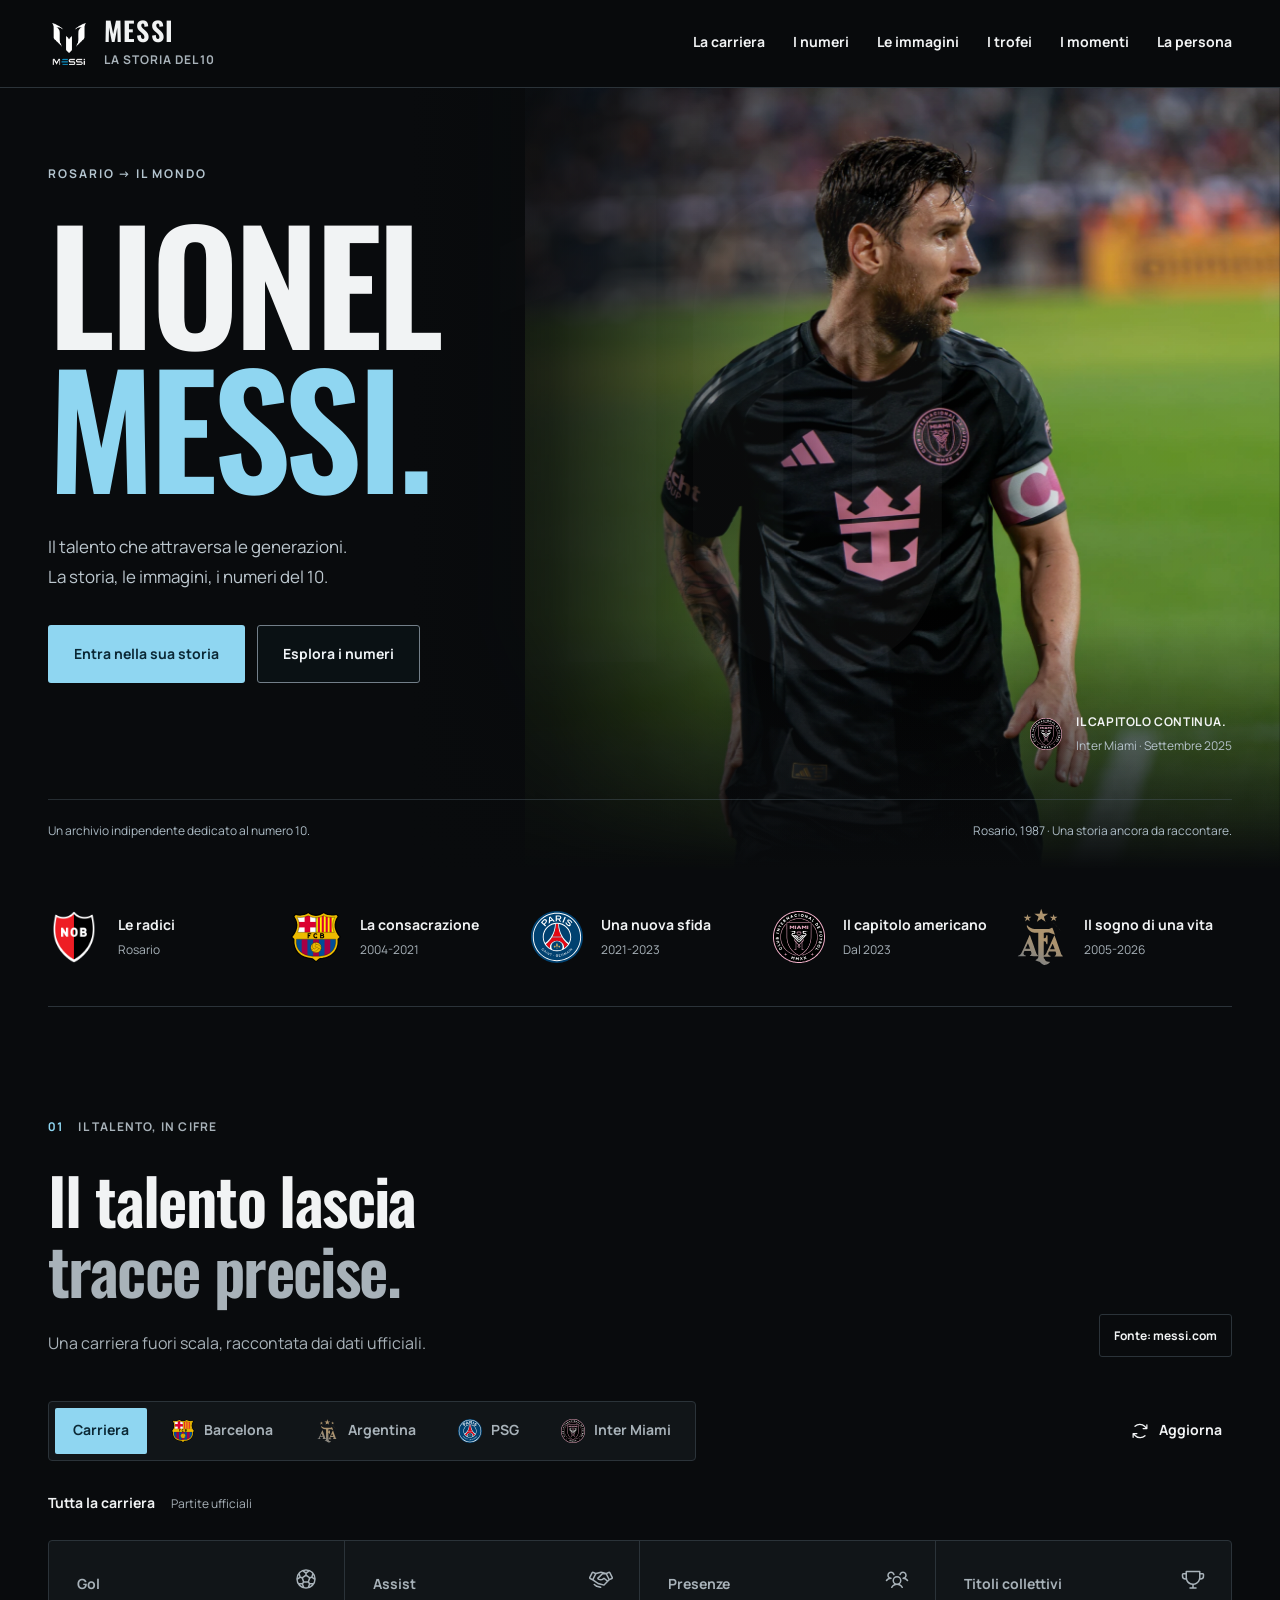
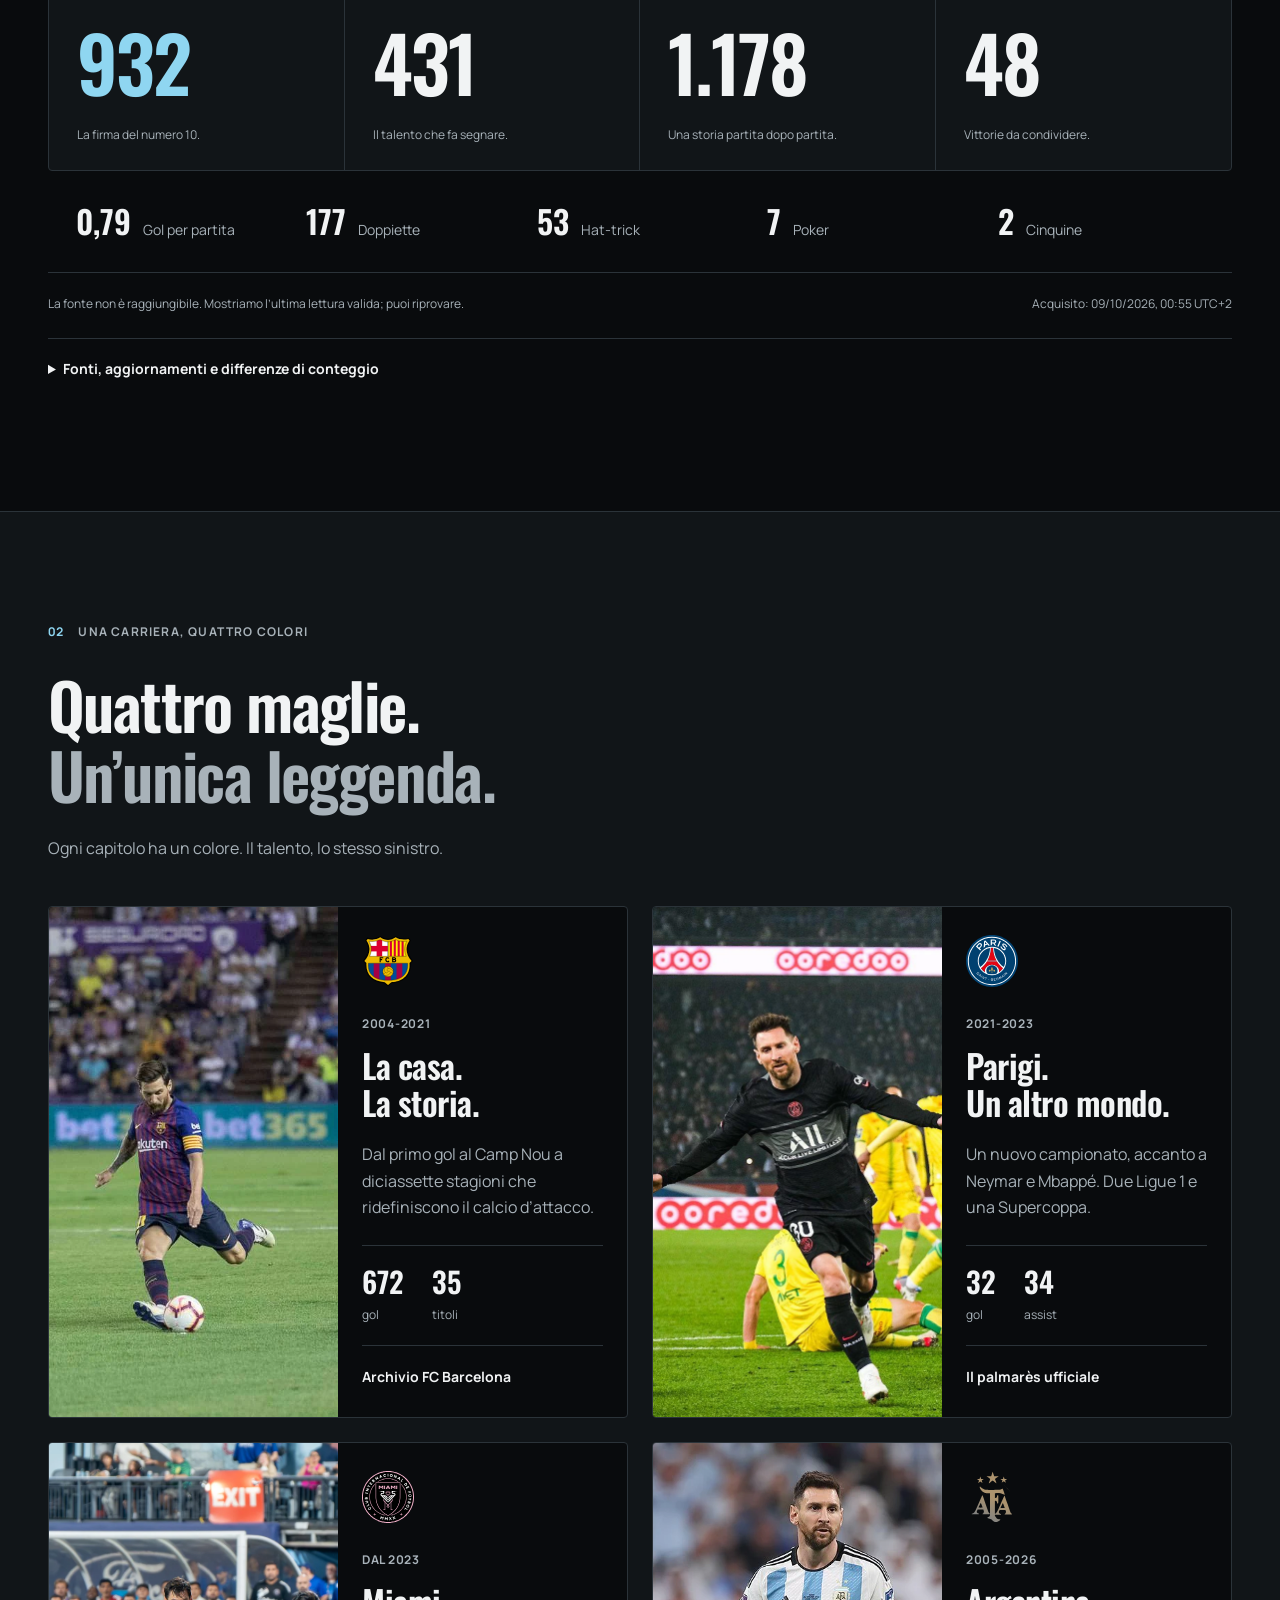
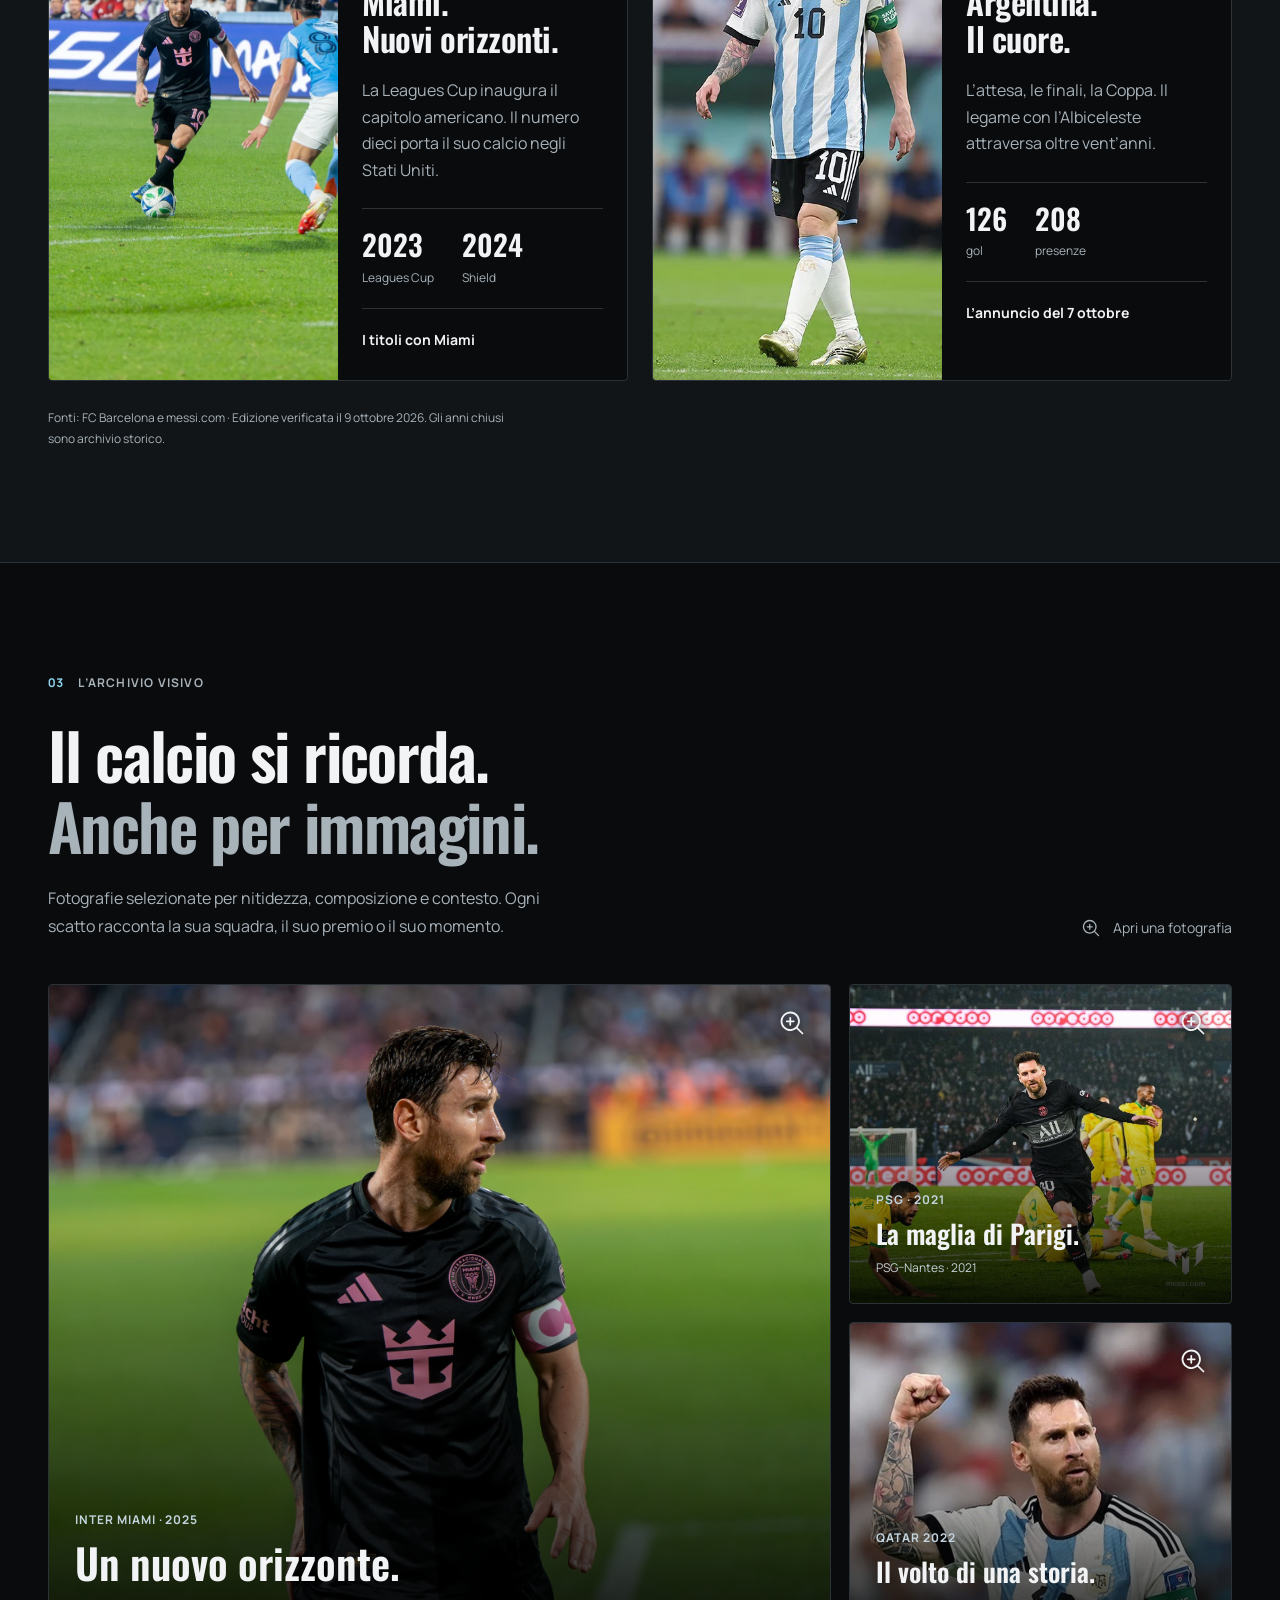
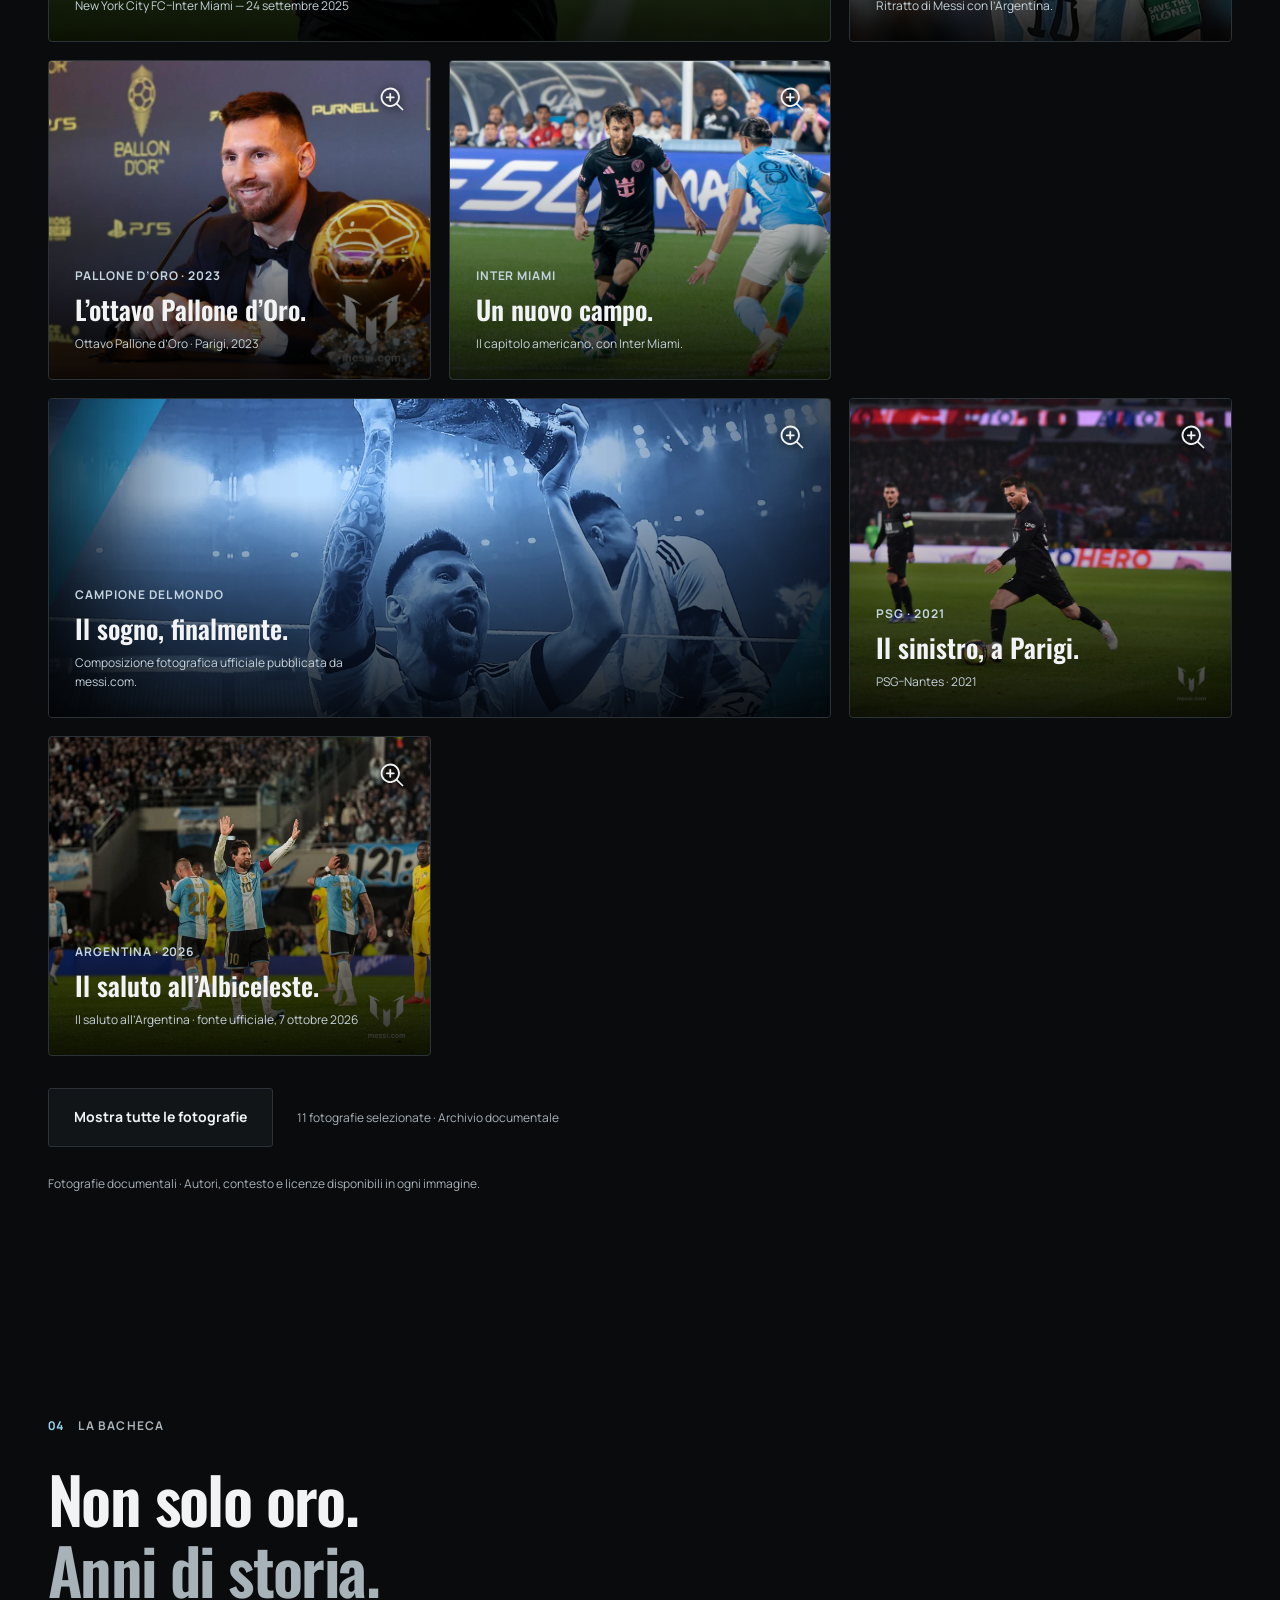
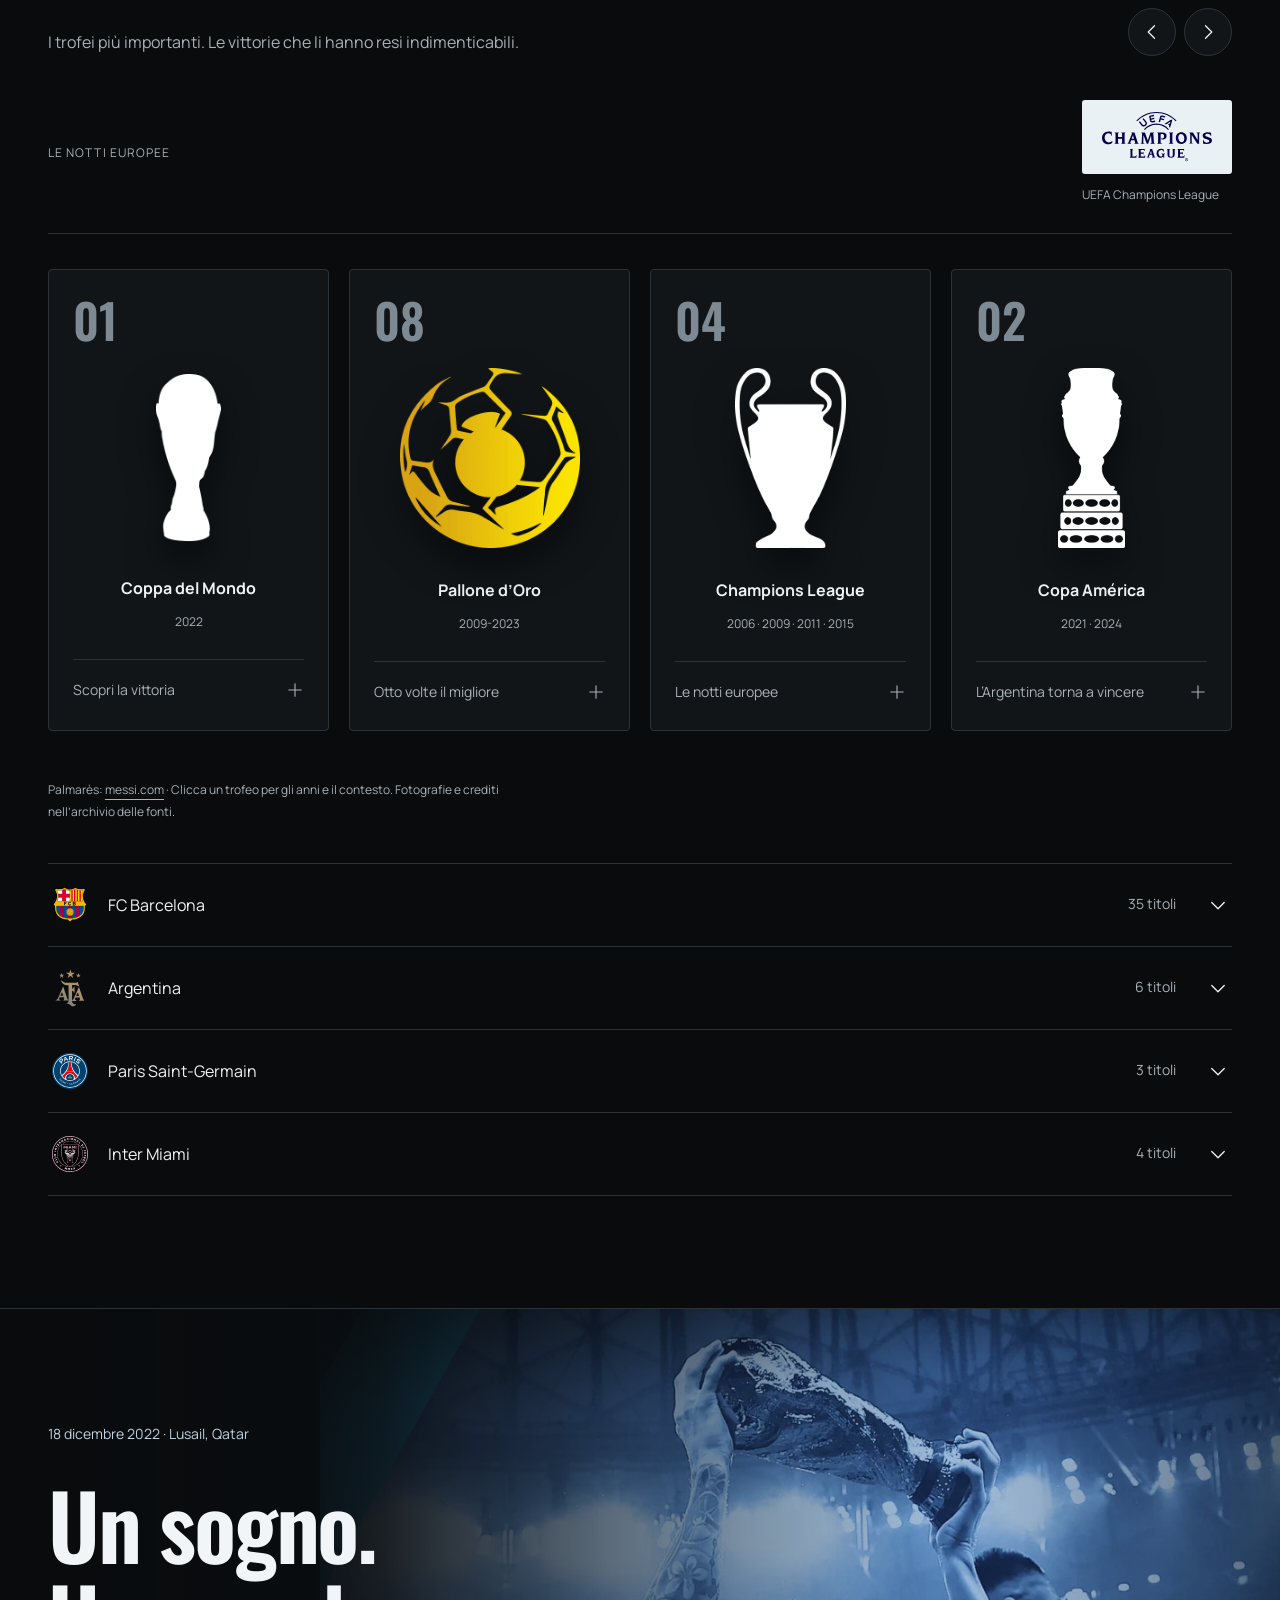
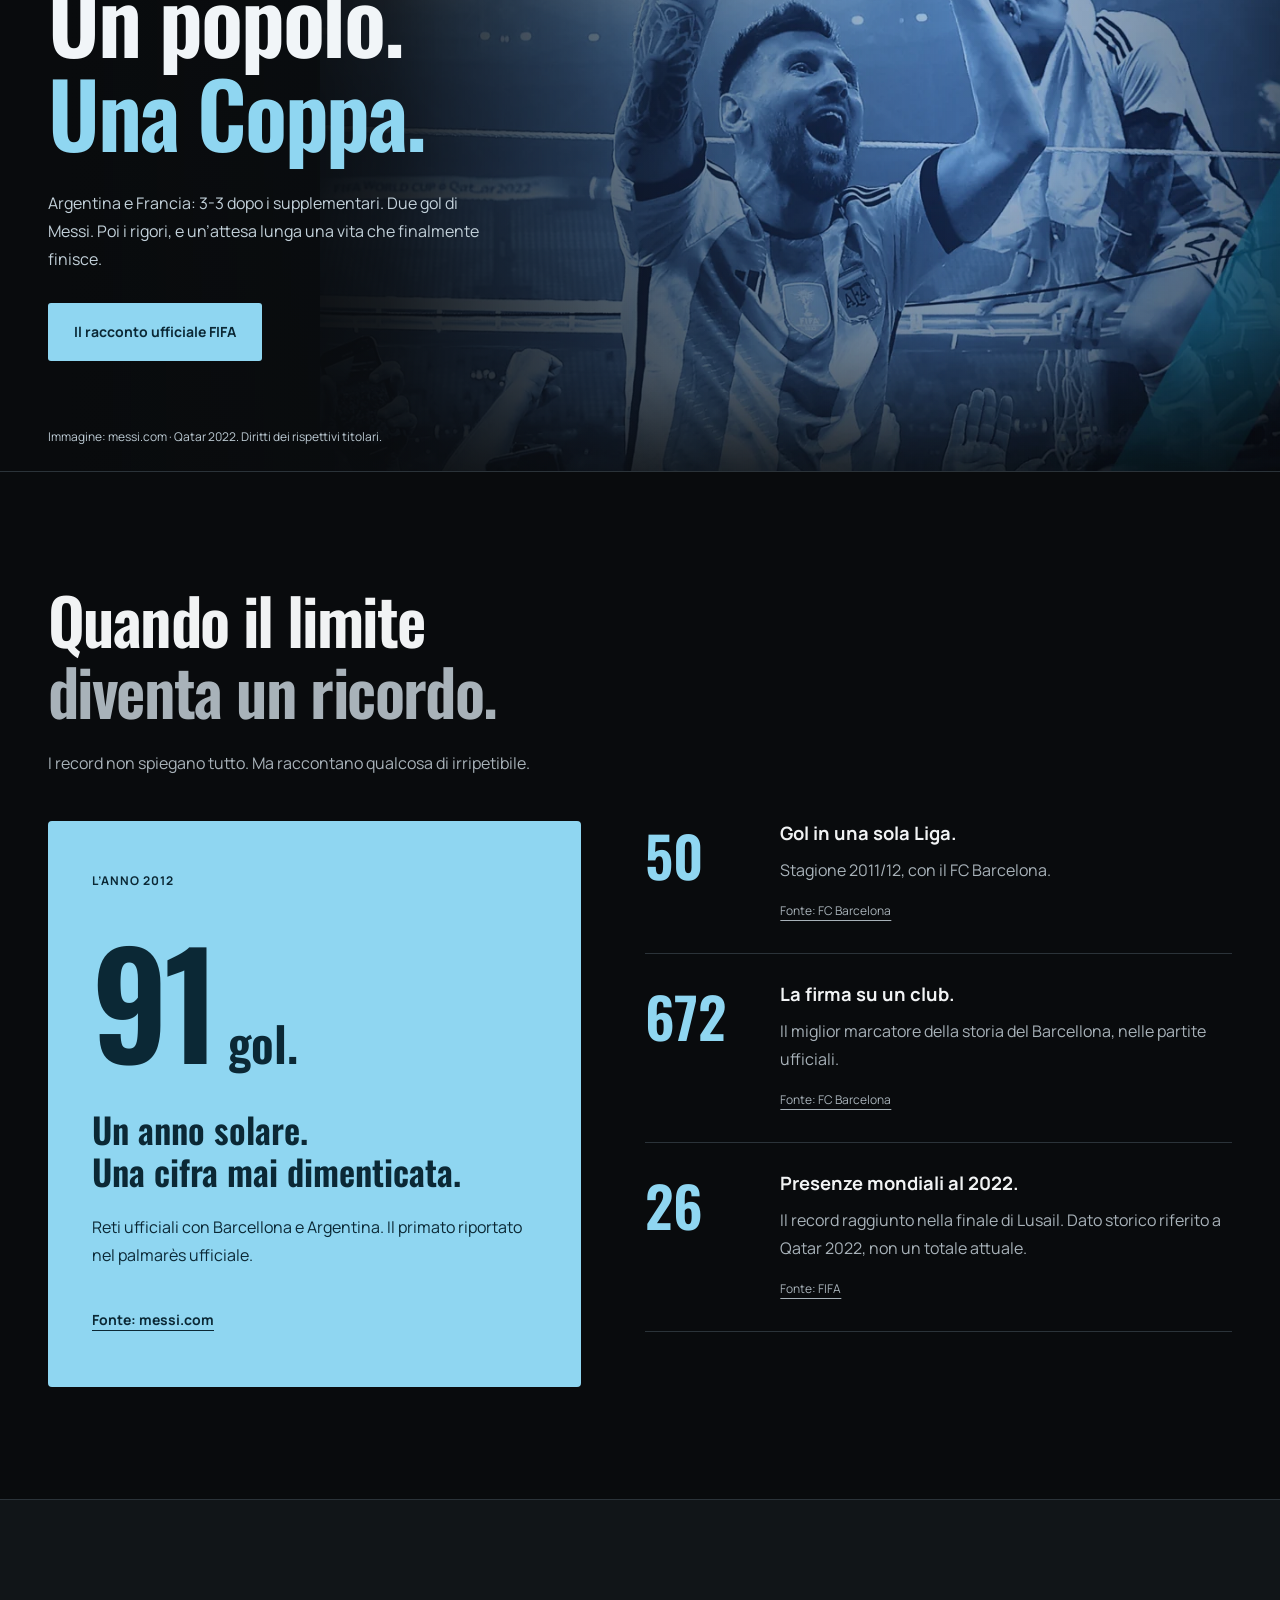
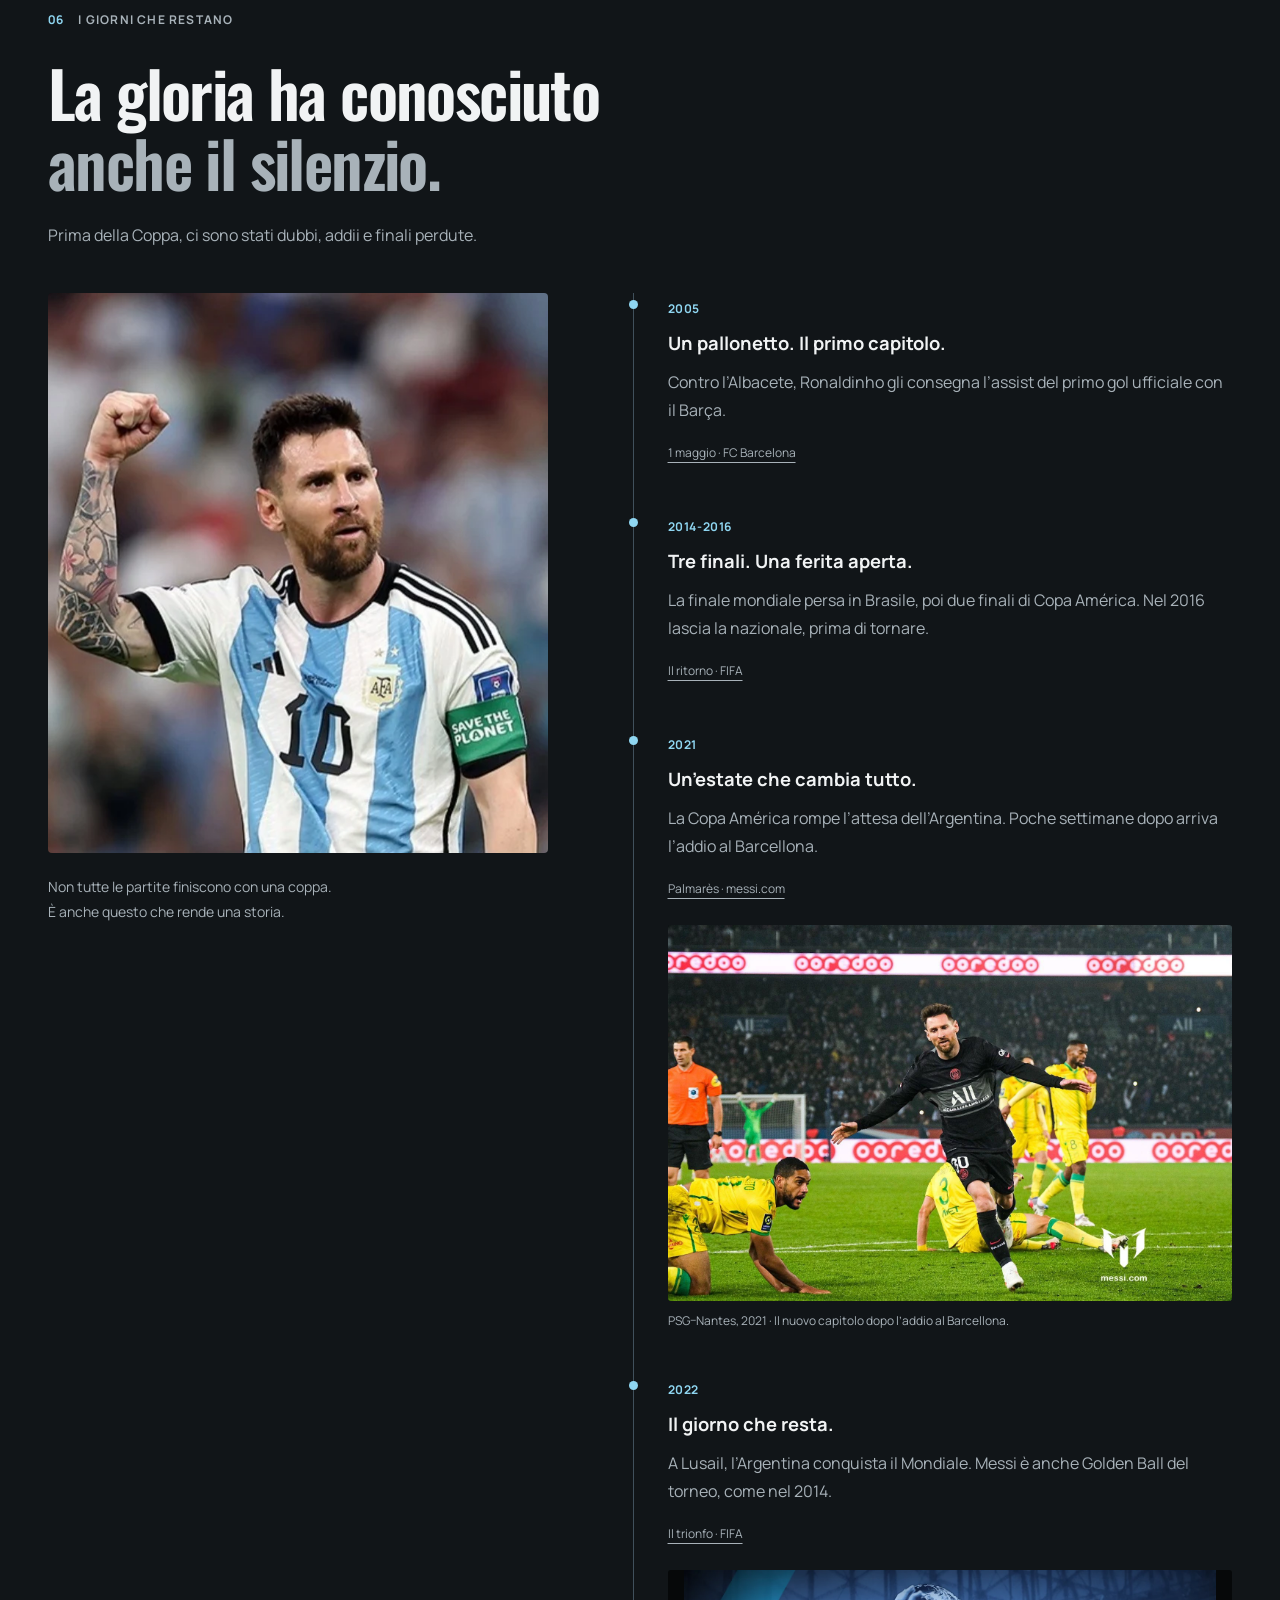
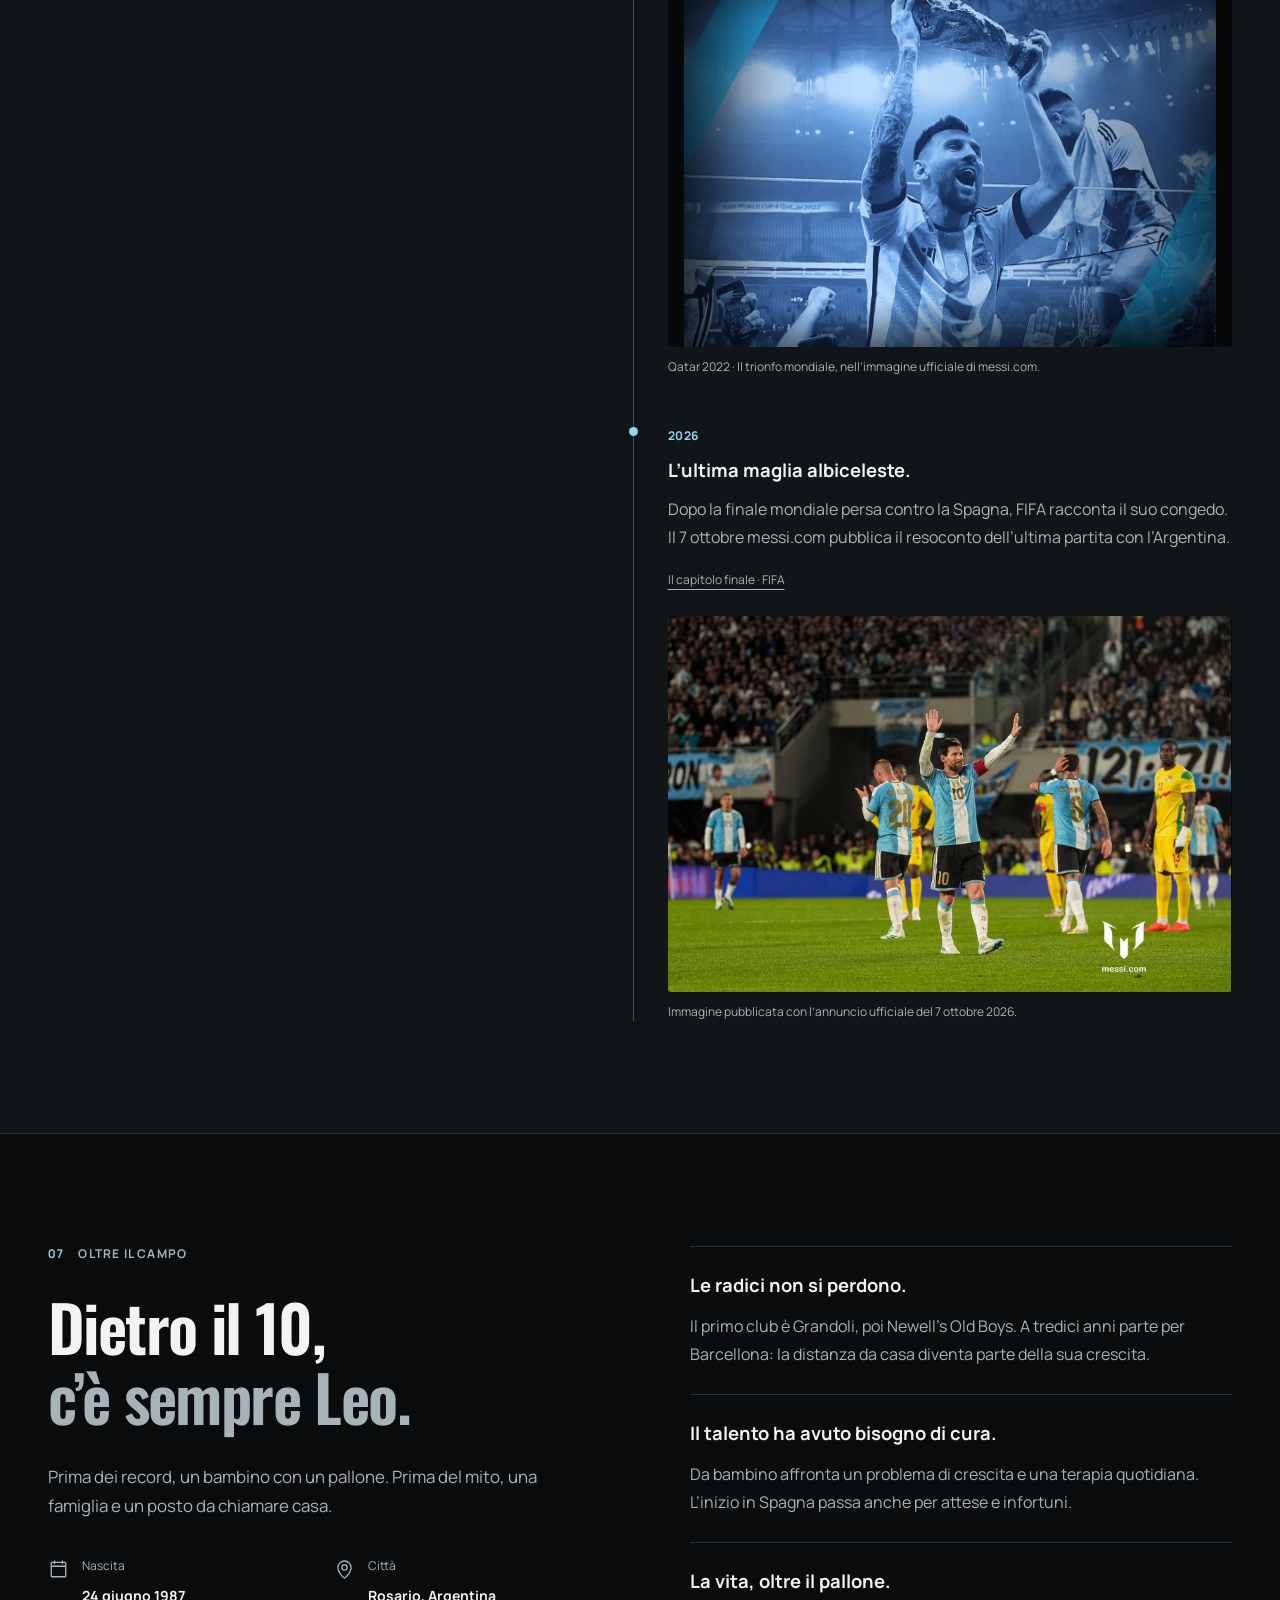
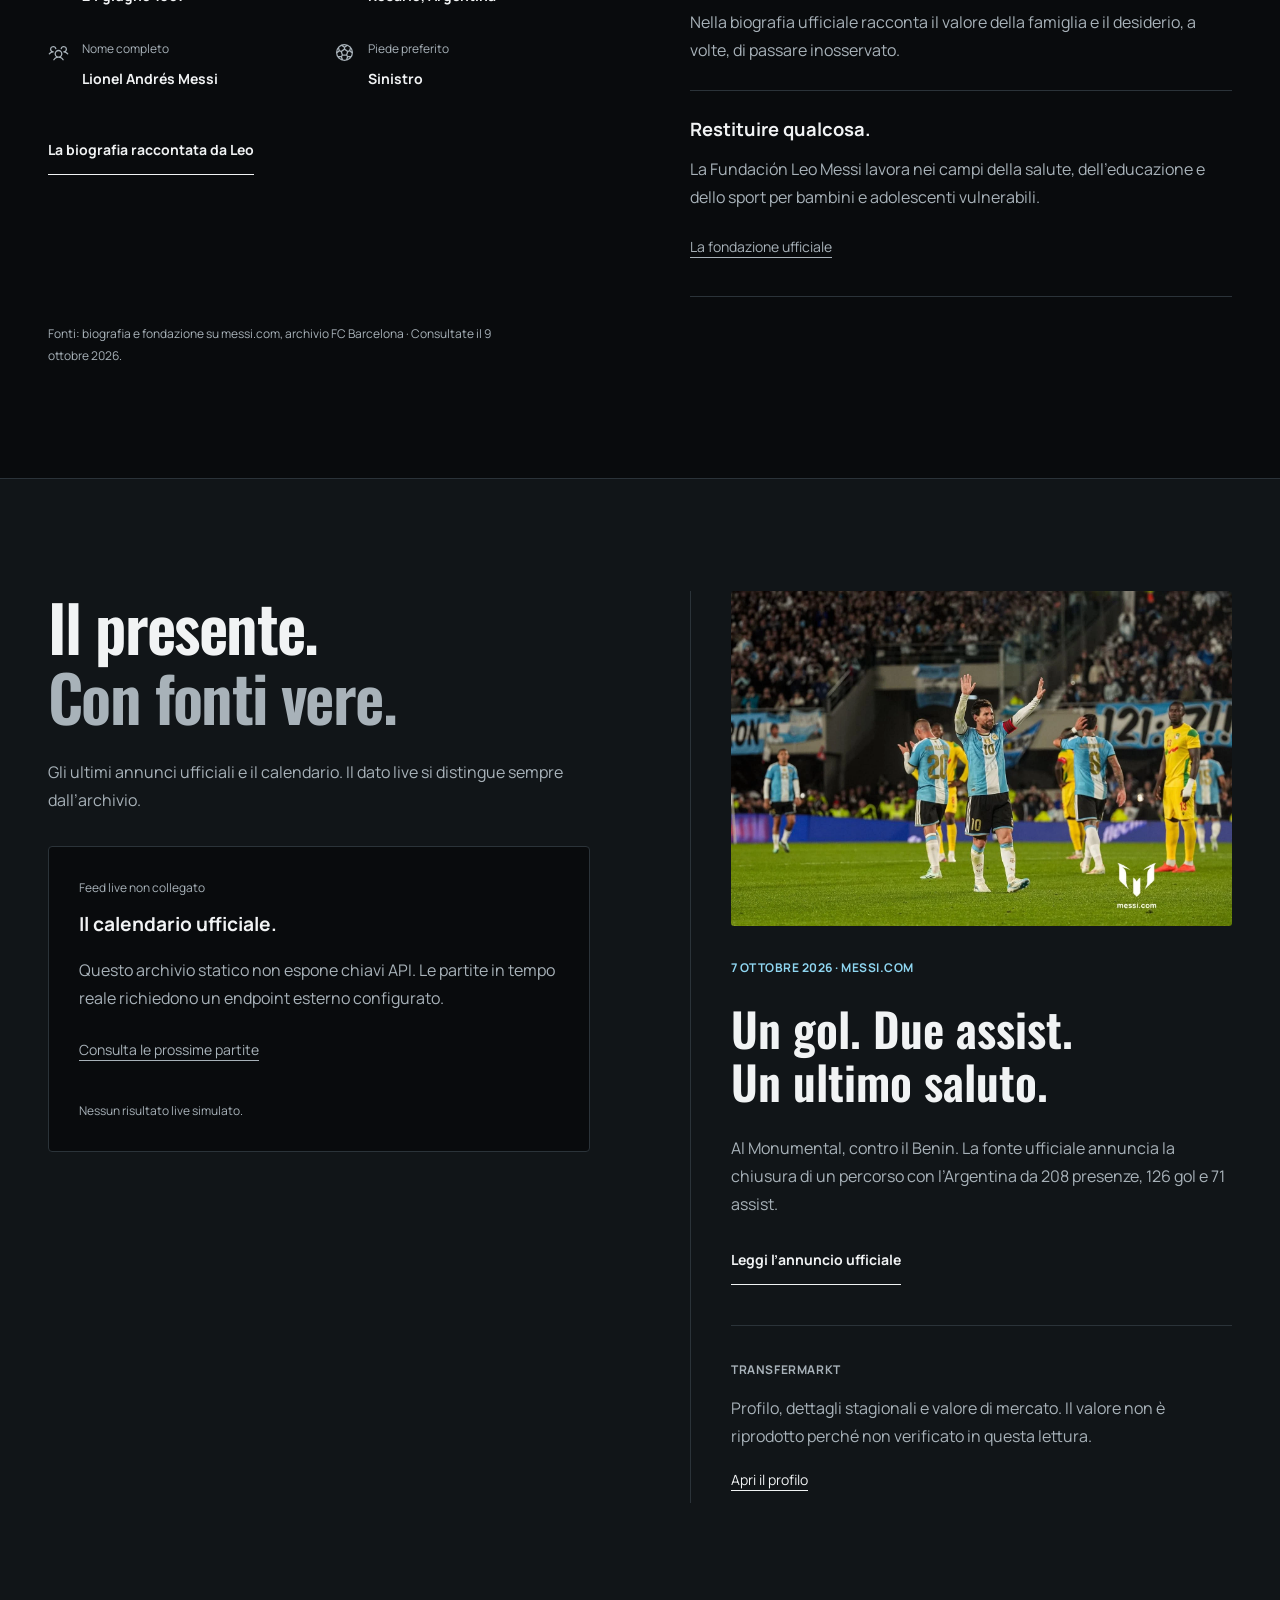
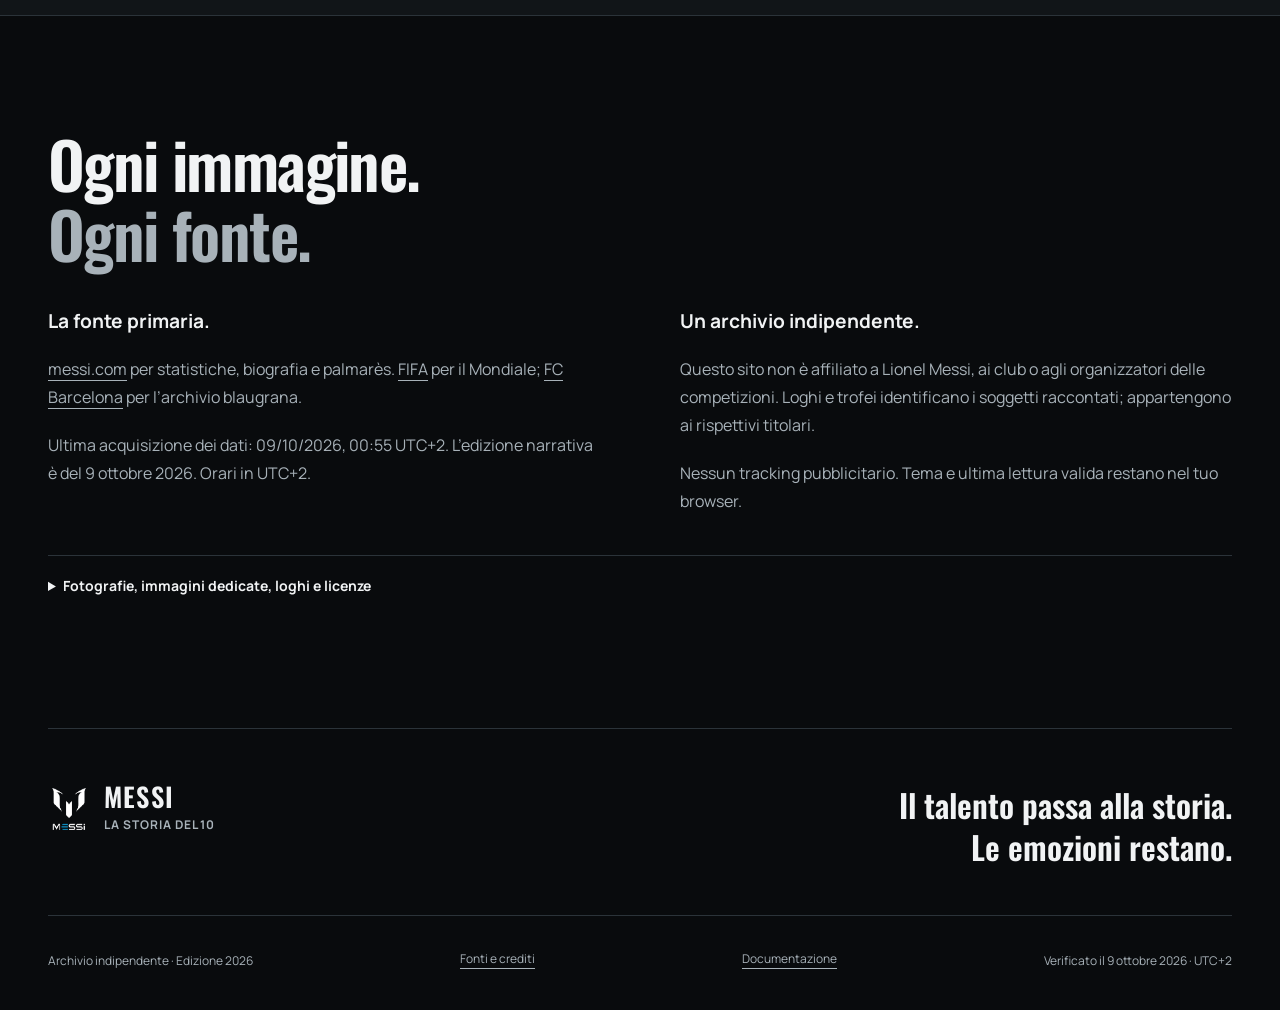
==== messi-premium/index.html @ a1a2f7b7 "Add files via upload" ====
<!DOCTYPE html>

<html lang="it">
<head>
<meta charset="utf-8"/><meta content="width=device-width,initial-scale=1" name="viewport"/><meta content="dark" name="color-scheme"/>
<title>Lionel Messi · La storia del 10</title><meta content="Un archivio dedicato a Lionel Messi: immagini, carriera, trofei, record e statistiche dalla fonte ufficiale. Da Rosario al mondo." name="description"/>
<meta content="Lionel Messi · La storia del 10" property="og:title"/><meta content="Il talento. I numeri. Le emozioni. Un archivio indipendente dedicato a Lionel Messi." property="og:description"/><meta content="website" property="og:type"/>
<link href="data:image/svg+xml,%3Csvg xmlns='http://www.w3.org/2000/svg' viewBox='0 0 64 64'%3E%3Crect width='64' height='64' rx='12' fill='%237bceef'/%3E%3Ctext x='32' y='44' fill='%230c1720' text-anchor='middle' font-size='38' font-family='sans-serif' font-weight='bold'%3E10%3C/text%3E%3C/svg%3E" rel="icon"/>
<link href="styles.css" rel="stylesheet"/><script src="media.js"></script><script defer="" src="app.js"></script>
</head>
<body><svg aria-hidden="true" class="icon-library" height="0" width="0" xmlns="http://www.w3.org/2000/svg"><symbol id="icon-arrows-clockwise" viewBox="0 0 256 256"><path d="M224,48V96a8,8,0,0,1-8,8H168a8,8,0,0,1,0-16h28.69L182.06,73.37a79.56,79.56,0,0,0-56.13-23.43h-.45A79.52,79.52,0,0,0,69.59,72.71,8,8,0,0,1,58.41,61.27a96,96,0,0,1,135,.79L208,76.69V48a8,8,0,0,1,16,0ZM186.41,183.29a80,80,0,0,1-112.47-.66L59.31,168H88a8,8,0,0,0,0-16H40a8,8,0,0,0-8,8v48a8,8,0,0,0,16,0V179.31l14.63,14.63A95.43,95.43,0,0,0,130,222.06h.53a95.36,95.36,0,0,0,67.07-27.33,8,8,0,0,0-11.18-11.44Z"></path></symbol><symbol id="icon-calendar-blank" viewBox="0 0 256 256"><path d="M208,32H184V24a8,8,0,0,0-16,0v8H88V24a8,8,0,0,0-16,0v8H48A16,16,0,0,0,32,48V208a16,16,0,0,0,16,16H208a16,16,0,0,0,16-16V48A16,16,0,0,0,208,32ZM72,48v8a8,8,0,0,0,16,0V48h80v8a8,8,0,0,0,16,0V48h24V80H48V48ZM208,208H48V96H208V208Z"></path></symbol><symbol id="icon-caret-left" viewBox="0 0 256 256"><path d="M165.66,202.34a8,8,0,0,1-11.32,11.32l-80-80a8,8,0,0,1,0-11.32l80-80a8,8,0,0,1,11.32,11.32L91.31,128Z"></path></symbol><symbol id="icon-caret-right" viewBox="0 0 256 256"><path d="M181.66,133.66l-80,80a8,8,0,0,1-11.32-11.32L164.69,128,90.34,53.66a8,8,0,0,1,11.32-11.32l80,80A8,8,0,0,1,181.66,133.66Z"></path></symbol><symbol id="icon-chart-line-up" viewBox="0 0 256 256"><path d="M232,208a8,8,0,0,1-8,8H32a8,8,0,0,1-8-8V48a8,8,0,0,1,16,0V156.69l50.34-50.35a8,8,0,0,1,11.32,0L128,132.69,180.69,80H160a8,8,0,0,1,0-16h40a8,8,0,0,1,8,8v40a8,8,0,0,1-16,0V91.31l-58.34,58.35a8,8,0,0,1-11.32,0L96,123.31l-56,56V200H224A8,8,0,0,1,232,208Z"></path></symbol><symbol id="icon-handshake" viewBox="0 0 256 256"><path d="M254.3,107.91,228.78,56.85a16,16,0,0,0-21.47-7.15L182.44,62.13,130.05,48.27a8.14,8.14,0,0,0-4.1,0L73.56,62.13,48.69,49.7a16,16,0,0,0-21.47,7.15L1.7,107.9a16,16,0,0,0,7.15,21.47l27,13.51,55.49,39.63a8.06,8.06,0,0,0,2.71,1.25l64,16a8,8,0,0,0,7.6-2.1l55.07-55.08,26.42-13.21a16,16,0,0,0,7.15-21.46Zm-54.89,33.37L165,113.72a8,8,0,0,0-10.68.61C136.51,132.27,116.66,130,104,122L147.24,80h31.81l27.21,54.41ZM41.53,64,62,74.22,36.43,125.27,16,115.06Zm116,119.13L99.42,168.61l-49.2-35.14,28-56L128,64.28l9.8,2.59-45,43.68-.08.09a16,16,0,0,0,2.72,24.81c20.56,13.13,45.37,11,64.91-5L188,152.66Zm62-57.87-25.52-51L214.47,64,240,115.06Zm-87.75,92.67a8,8,0,0,1-7.75,6.06,8.13,8.13,0,0,1-1.95-.24L80.41,213.33a7.89,7.89,0,0,1-2.71-1.25L51.35,193.26a8,8,0,0,1,9.3-13l25.11,17.94L126,208.24A8,8,0,0,1,131.82,217.94Z"></path></symbol><symbol id="icon-heart" viewBox="0 0 256 256"><path d="M178,40c-20.65,0-38.73,8.88-50,23.89C116.73,48.88,98.65,40,78,40a62.07,62.07,0,0,0-62,62c0,70,103.79,126.66,108.21,129a8,8,0,0,0,7.58,0C136.21,228.66,240,172,240,102A62.07,62.07,0,0,0,178,40ZM128,214.8C109.74,204.16,32,155.69,32,102A46.06,46.06,0,0,1,78,56c19.45,0,35.78,10.36,42.6,27a8,8,0,0,0,14.8,0c6.82-16.67,23.15-27,42.6-27a46.06,46.06,0,0,1,46,46C224,155.61,146.24,204.15,128,214.8Z"></path></symbol><symbol id="icon-image" viewBox="0 0 256 256"><path d="M216,40H40A16,16,0,0,0,24,56V200a16,16,0,0,0,16,16H216a16,16,0,0,0,16-16V56A16,16,0,0,0,216,40Zm0,16V158.75l-26.07-26.06a16,16,0,0,0-22.63,0l-20,20-44-44a16,16,0,0,0-22.62,0L40,149.37V56ZM40,172l52-52,80,80H40Zm176,28H194.63l-36-36,20-20L216,181.38V200ZM144,100a12,12,0,1,1,12,12A12,12,0,0,1,144,100Z"></path></symbol><symbol id="icon-info" viewBox="0 0 256 256"><path d="M128,24A104,104,0,1,0,232,128,104.11,104.11,0,0,0,128,24Zm0,192a88,88,0,1,1,88-88A88.1,88.1,0,0,1,128,216Zm16-40a8,8,0,0,1-8,8,16,16,0,0,1-16-16V128a8,8,0,0,1,0-16,16,16,0,0,1,16,16v40A8,8,0,0,1,144,176ZM112,84a12,12,0,1,1,12,12A12,12,0,0,1,112,84Z"></path></symbol><symbol id="icon-lightning" viewBox="0 0 256 256"><path d="M215.79,118.17a8,8,0,0,0-5-5.66L153.18,90.9l14.66-73.33a8,8,0,0,0-13.69-7l-112,120a8,8,0,0,0,3,13l57.63,21.61L88.16,238.43a8,8,0,0,0,13.69,7l112-120A8,8,0,0,0,215.79,118.17ZM109.37,214l10.47-52.38a8,8,0,0,0-5-9.06L62,132.71l84.62-90.66L136.16,94.43a8,8,0,0,0,5,9.06l52.8,19.8Z"></path></symbol><symbol id="icon-list" viewBox="0 0 256 256"><path d="M224,128a8,8,0,0,1-8,8H40a8,8,0,0,1,0-16H216A8,8,0,0,1,224,128ZM40,72H216a8,8,0,0,0,0-16H40a8,8,0,0,0,0,16ZM216,184H40a8,8,0,0,0,0,16H216a8,8,0,0,0,0-16Z"></path></symbol><symbol id="icon-magnifying-glass-plus" viewBox="0 0 256 256"><path d="M152,112a8,8,0,0,1-8,8H120v24a8,8,0,0,1-16,0V120H80a8,8,0,0,1,0-16h24V80a8,8,0,0,1,16,0v24h24A8,8,0,0,1,152,112Zm77.66,117.66a8,8,0,0,1-11.32,0l-50.06-50.07a88.11,88.11,0,1,1,11.31-11.31l50.07,50.06A8,8,0,0,1,229.66,229.66ZM112,184a72,72,0,1,0-72-72A72.08,72.08,0,0,0,112,184Z"></path></symbol><symbol id="icon-map-pin" viewBox="0 0 256 256"><path d="M128,64a40,40,0,1,0,40,40A40,40,0,0,0,128,64Zm0,64a24,24,0,1,1,24-24A24,24,0,0,1,128,128Zm0-112a88.1,88.1,0,0,0-88,88c0,31.4,14.51,64.68,42,96.25a254.19,254.19,0,0,0,41.45,38.3,8,8,0,0,0,9.18,0A254.19,254.19,0,0,0,174,200.25c27.45-31.57,42-64.85,42-96.25A88.1,88.1,0,0,0,128,16Zm0,206c-16.53-13-72-60.75-72-118a72,72,0,0,1,144,0C200,161.23,144.53,209,128,222Z"></path></symbol><symbol id="icon-medal" viewBox="0 0 256 256"><path d="M216,96A88,88,0,1,0,72,163.83V240a8,8,0,0,0,11.58,7.16L128,225l44.43,22.21A8.07,8.07,0,0,0,176,248a8,8,0,0,0,8-8V163.83A87.85,87.85,0,0,0,216,96ZM56,96a72,72,0,1,1,72,72A72.08,72.08,0,0,1,56,96ZM168,227.06l-36.43-18.21a8,8,0,0,0-7.16,0L88,227.06V174.37a87.89,87.89,0,0,0,80,0ZM128,152A56,56,0,1,0,72,96,56.06,56.06,0,0,0,128,152Zm0-96A40,40,0,1,1,88,96,40,40,0,0,1,128,56Z"></path></symbol><symbol id="icon-plus" viewBox="0 0 256 256"><path d="M224,128a8,8,0,0,1-8,8H136v80a8,8,0,0,1-16,0V136H40a8,8,0,0,1,0-16h80V40a8,8,0,0,1,16,0v80h80A8,8,0,0,1,224,128Z"></path></symbol><symbol id="icon-shield-check" viewBox="0 0 256 256"><path d="M208,40H48A16,16,0,0,0,32,56v56c0,52.72,25.52,84.67,46.93,102.19,23.06,18.86,46,25.26,47,25.53a8,8,0,0,0,4.2,0c1-.27,23.91-6.67,47-25.53C198.48,196.67,224,164.72,224,112V56A16,16,0,0,0,208,40Zm0,72c0,37.07-13.66,67.16-40.6,89.42A129.3,129.3,0,0,1,128,223.62a128.25,128.25,0,0,1-38.92-21.81C61.82,179.51,48,149.3,48,112l0-56,160,0ZM82.34,141.66a8,8,0,0,1,11.32-11.32L112,148.69l50.34-50.35a8,8,0,0,1,11.32,11.32l-56,56a8,8,0,0,1-11.32,0Z"></path></symbol><symbol id="icon-soccer-ball" viewBox="0 0 256 256"><path d="M128,24A104,104,0,1,0,232,128,104.11,104.11,0,0,0,128,24Zm76.52,147.42H170.9l-9.26-12.76,12.63-36.78,15-4.89,26.24,20.13A87.38,87.38,0,0,1,204.52,171.42Zm-164-34.3L66.71,117l15,4.89,12.63,36.78L85.1,171.42H51.48A87.38,87.38,0,0,1,40.47,137.12Zm10-50.64,5.51,18.6L40.71,116.77A87.33,87.33,0,0,1,50.43,86.48ZM109,152,97.54,118.65,128,97.71l30.46,20.94L147,152Zm91.07-46.92,5.51-18.6a87.33,87.33,0,0,1,9.72,30.29Zm-6.2-35.38-9.51,32.08-15.07,4.89L136,83.79V68.21l29.09-20A88.58,88.58,0,0,1,193.86,69.7ZM146.07,41.87,128,54.29,109.93,41.87a88.24,88.24,0,0,1,36.14,0ZM90.91,48.21l29.09,20V83.79L86.72,106.67l-15.07-4.89L62.14,69.7A88.58,88.58,0,0,1,90.91,48.21ZM63.15,187.42H83.52l7.17,20.27A88.4,88.4,0,0,1,63.15,187.42ZM110,214.13,98.12,180.71,107.35,168h41.3l9.23,12.71-11.83,33.42a88,88,0,0,1-36.1,0Zm55.36-6.44,7.17-20.27h20.37A88.4,88.4,0,0,1,165.31,207.69Z"></path></symbol><symbol id="icon-trophy" viewBox="0 0 256 256"><path d="M232,64H208V48a8,8,0,0,0-8-8H56a8,8,0,0,0-8,8V64H24A16,16,0,0,0,8,80V96a40,40,0,0,0,40,40h3.65A80.13,80.13,0,0,0,120,191.61V216H96a8,8,0,0,0,0,16h64a8,8,0,0,0,0-16H136V191.58c31.94-3.23,58.44-25.64,68.08-55.58H208a40,40,0,0,0,40-40V80A16,16,0,0,0,232,64ZM48,120A24,24,0,0,1,24,96V80H48v32q0,4,.39,8Zm144-8.9c0,35.52-29,64.64-64,64.9a64,64,0,0,1-64-64V56H192ZM232,96a24,24,0,0,1-24,24h-.5a81.81,81.81,0,0,0,.5-8.9V80h24Z"></path></symbol><symbol id="icon-users-three" viewBox="0 0 256 256"><path d="M244.8,150.4a8,8,0,0,1-11.2-1.6A51.6,51.6,0,0,0,192,128a8,8,0,0,1-7.37-4.89,8,8,0,0,1,0-6.22A8,8,0,0,1,192,112a24,24,0,1,0-23.24-30,8,8,0,1,1-15.5-4A40,40,0,1,1,219,117.51a67.94,67.94,0,0,1,27.43,21.68A8,8,0,0,1,244.8,150.4ZM190.92,212a8,8,0,1,1-13.84,8,57,57,0,0,0-98.16,0,8,8,0,1,1-13.84-8,72.06,72.06,0,0,1,33.74-29.92,48,48,0,1,1,58.36,0A72.06,72.06,0,0,1,190.92,212ZM128,176a32,32,0,1,0-32-32A32,32,0,0,0,128,176ZM72,120a8,8,0,0,0-8-8A24,24,0,1,1,87.24,82a8,8,0,1,0,15.5-4A40,40,0,1,0,37,117.51,67.94,67.94,0,0,0,9.6,139.19a8,8,0,1,0,12.8,9.61A51.6,51.6,0,0,1,64,128,8,8,0,0,0,72,120Z"></path></symbol><symbol id="icon-x" viewBox="0 0 256 256"><path d="M205.66,194.34a8,8,0,0,1-11.32,11.32L128,139.31,61.66,205.66a8,8,0,0,1-11.32-11.32L116.69,128,50.34,61.66A8,8,0,0,1,61.66,50.34L128,116.69l66.34-66.35a8,8,0,0,1,11.32,11.32L139.31,128Z"></path></symbol></svg>
<a class="skip" href="#main">Salta al contenuto</a>
<header class="site-header"><a aria-label="Lionel Messi, inizio" class="identity" href="#main"><img alt="" data-media="messi-logo" height="42" width="42"/><span>MESSI<span class="identity-sub">LA STORIA DEL 10</span></span></a><nav aria-label="Navigazione principale" id="main-nav"><a href="#carriera">La carriera</a><a href="#numeri">I numeri</a><a href="#immagini">Le immagini</a><a href="#trofei">I trofei</a><a href="#momenti">I momenti</a><a href="#persona">La persona</a></nav><div class="header-tools"><button aria-controls="main-nav" aria-expanded="false" aria-label="Apri menu" class="icon-btn menu-btn" id="menu"><svg aria-hidden="true" class="symbol-icon"><use href="#icon-list"></use></svg></button></div></header>
<main id="main">
<section aria-labelledby="hero-title" class="hero hero-editorial"><span aria-hidden="true" class="hero-ten">10</span><img alt="Lionel Messi con Inter Miami contro New York City FC, 24 settembre 2025" class="hero-art" data-media="hero" fetchpriority="high" height="1600" width="2400"/><div class="hero-shade"></div><div class="hero-content container"><span class="hero-intro">ROSARIO → IL MONDO</span><h1 id="hero-title">LIONEL<br/><span>MESSI.</span></h1><p>Il talento che attraversa le generazioni.<br/>La storia, le immagini, i numeri del 10.</p><div class="hero-actions"><a class="btn btn-accent" href="#carriera">Entra nella sua storia</a><a class="btn btn-glass" href="#numeri">Esplora i numeri</a></div></div><div class="hero-bottom container"><span>Un archivio indipendente dedicato al numero 10.</span><span>Rosario, 1987 · Una storia ancora da raccontare.</span></div><div class="hero-photo-label"><img alt="" data-media="miami-logo" height="40" width="32"/><span>IL CAPITOLO CONTINUA.<small>Inter Miami · Settembre 2025</small></span></div></section>
<div aria-label="Le squadre della carriera" class="club-ribbon container"><div><img alt="Newell’s Old Boys" data-media="newells-logo" height="44" width="44"/><span>Le radici<small>Rosario</small></span></div><div><img alt="FC Barcelona" data-media="barcelona-logo" height="44" width="44"/><span>La consacrazione<small>2004-2021</small></span></div><div><img alt="Paris Saint-Germain" data-media="psg-logo" height="44" width="44"/><span>Una nuova sfida<small>2021-2023</small></span></div><div><img alt="Inter Miami CF" data-media="miami-logo" height="44" width="44"/><span>Il capitolo americano<small>Dal 2023</small></span></div><div><img alt="Associazione del calcio argentino" data-media="argentina-logo" height="44" width="44"/><span>Il sogno di una vita<small>2005-2026</small></span></div></div>
<section class="section container stats-section" id="numeri"><div class="section-top"><div><div class="section-kicker"><span>01</span>IL TALENTO, IN CIFRE</div><h2>Il talento lascia<br/><span>tracce precise.</span></h2><p>Una carriera fuori scala, raccontata dai dati ufficiali.</p></div><a class="source-chip" href="https://messi.com/estadisticas-totales/" rel="noopener noreferrer" target="_blank">Fonte: messi.com</a></div><div class="stat-select"><div aria-label="Seleziona squadra per le statistiche" class="team-tabs" role="group"><button aria-pressed="true" data-team="total">Carriera</button><button aria-pressed="false" data-team="barcelona"><img alt="" data-media="barcelona-logo"/>Barcelona</button><button aria-pressed="false" data-team="argentina"><img alt="" data-media="argentina-logo"/>Argentina</button><button aria-pressed="false" data-team="psg"><img alt="" data-media="psg-logo"/>PSG</button><button aria-pressed="false" data-team="miami"><img alt="" data-media="miami-logo"/>Inter Miami</button></div><button class="refresh-btn" id="refresh"><svg aria-hidden="true" class="symbol-icon"><use href="#icon-arrows-clockwise"></use></svg><span>Aggiorna</span></button></div><div class="stat-context"><h3 id="team-name">Tutta la carriera</h3><span id="team-period">Partite ufficiali</span></div><div class="stats-grid"><div class="stat"><svg aria-hidden="true" class="symbol-icon stat-icon"><use href="#icon-soccer-ball"></use></svg><span>Gol</span><strong id="stat-goals">932</strong><small>La firma del numero 10.</small></div><div class="stat"><svg aria-hidden="true" class="symbol-icon stat-icon"><use href="#icon-handshake"></use></svg><span>Assist</span><strong id="stat-assists">431</strong><small>Il talento che fa segnare.</small></div><div class="stat"><svg aria-hidden="true" class="symbol-icon stat-icon"><use href="#icon-users-three"></use></svg><span>Presenze</span><strong id="stat-appearances">1.178</strong><small>Una storia partita dopo partita.</small></div><div class="stat"><svg aria-hidden="true" class="symbol-icon stat-icon"><use href="#icon-trophy"></use></svg><span>Titoli collettivi</span><strong id="stat-trophies">48</strong><small>Vittorie da condividere.</small></div></div><div class="stats-extra"><div><strong id="stat-ratio">0,79</strong><span>Gol per partita</span></div><div><strong id="stat-doubles">177</strong><span>Doppiette</span></div><div><strong id="stat-hatTricks">53</strong><span>Hat-trick</span></div><div><strong id="stat-fourGoals">7</strong><span>Poker</span></div><div><strong id="stat-fiveGoals">2</strong><span>Cinquine</span></div></div><div class="data-caption"><p aria-live="polite" id="data-status" role="status">Ultima lettura ufficiale verificata.</p><p>Acquisito: <time id="data-time"></time></p></div><details class="disclosure"><summary>Fonti, aggiornamenti e differenze di conteggio</summary><div><p>I numeri provengono da messi.com. Il sito tenta una lettura del servizio pubblico ufficiale e conserva l’ultimo dato valido. Una lettura recente non garantisce che il fornitore abbia appena aggiornato tutti i valori.</p><p>I titoli includono Under 20 e Olimpiadi. Le categorie di partite con più reti seguono la fonte. Gli assist di Barcellona sono 269 su messi.com e 305 nell’archivio del club: qui il totale usa solo messi.com, senza mescolare metodologie.</p><a href="https://www.fcbarcelona.com/en/card/2214377/leo-messi" rel="noopener noreferrer" target="_blank">Confronta l’archivio del Barcellona</a></div></details></section>
<section class="section career-section" id="carriera"><div class="container"><div class="section-top"><div><div class="section-kicker"><span>02</span>UNA CARRIERA, QUATTRO COLORI</div><h2>Quattro maglie.<br/><span>Un’unica leggenda.</span></h2><p>Ogni capitolo ha un colore. Il talento, lo stesso sinistro.</p></div></div><div class="career-grid"><article class="career-card barca"><div class="career-image"><img alt="Lionel Messi durante gli anni con il FC Barcelona" data-media="messi-barcelona" height="1000" loading="lazy" width="800"/></div><div class="career-info"><img alt="FC Barcelona" class="career-crest" data-media="barcelona-logo"/><span class="career-years">2004-2021</span><h3>La casa.<br/>La storia.</h3><p>Dal primo gol al Camp Nou a diciassette stagioni che ridefiniscono il calcio d’attacco.</p><div class="career-numbers"><span><b>672</b>gol</span><span><b>35</b>titoli</span></div><a class="card-link" href="https://www.fcbarcelona.com/en/card/2214377/leo-messi" rel="noopener noreferrer" target="_blank">Archivio FC Barcelona</a></div></article><article class="career-card psg"><div class="career-image"><img alt="Lionel Messi nel capitolo Paris Saint-Germain" data-media="messi-psg" height="1000" loading="lazy" width="800"/></div><div class="career-info"><img alt="Paris Saint-Germain" class="career-crest" data-media="psg-logo"/><span class="career-years">2021-2023</span><h3>Parigi.<br/>Un altro mondo.</h3><p>Un nuovo campionato, accanto a Neymar e Mbappé. Due Ligue 1 e una Supercoppa.</p><div class="career-numbers"><span><b>32</b>gol</span><span><b>34</b>assist</span></div><a class="card-link" href="https://messi.com/palmares/" rel="noopener noreferrer" target="_blank">Il palmarès ufficiale</a></div></article><article class="career-card miami"><div class="career-image"><img alt="Lionel Messi con Inter Miami" data-media="messi-miami" height="1000" loading="lazy" width="800"/></div><div class="career-info"><img alt="Inter Miami" class="career-crest" data-media="miami-logo"/><span class="career-years">DAL 2023</span><h3>Miami.<br/>Nuovi orizzonti.</h3><p>La Leagues Cup inaugura il capitolo americano. Il numero dieci porta il suo calcio negli Stati Uniti.</p><div class="career-numbers"><span><b>2023</b>Leagues Cup</span><span><b>2024</b>Shield</span></div><a class="card-link" href="https://messi.com/palmares/" rel="noopener noreferrer" target="_blank">I titoli con Miami</a></div></article><article class="career-card argentina"><div class="career-image"><img alt="Messi con la maglia dell’Argentina a Qatar 2022" data-media="messi-argentina" height="1000" loading="lazy" width="800"/></div><div class="career-info"><img alt="Argentina" class="career-crest" data-media="argentina-logo"/><span class="career-years">2005-2026</span><h3>Argentina.<br/>Il cuore.</h3><p>L’attesa, le finali, la Coppa. Il legame con l’Albiceleste attraversa oltre vent’anni.</p><div class="career-numbers"><span><b>126</b>gol</span><span><b>208</b>presenze</span></div><a class="card-link" href="https://messi.com/emotivo-adios-de-leo-con-la-seleccion-con-un-gol-y-doble-asistencia/" rel="noopener noreferrer" target="_blank">L’annuncio del 7 ottobre</a></div></article></div><p class="section-source">Fonti: FC Barcelona e messi.com · Edizione verificata il <span class="edition-date">9 ottobre 2026</span>. Gli anni chiusi sono archivio storico.</p></div></section><section aria-labelledby="gallery-title" class="section container gallery-section" id="immagini"><div class="section-top"><div><div class="section-kicker"><span>03</span>L’ARCHIVIO VISIVO</div><h2 id="gallery-title">Il calcio si ricorda.<br/><span>Anche per immagini.</span></h2><p>Fotografie selezionate per nitidezza, composizione e contesto. Ogni scatto racconta la sua squadra, il suo premio o il suo momento.</p></div><span class="gallery-instruction"><svg aria-hidden="true" class="symbol-icon"><use href="#icon-magnifying-glass-plus"></use></svg>Apri una fotografia</span></div><div class="photo-grid" id="photo-grid"></div><div class="gallery-more-wrap"><button aria-controls="photo-grid" aria-expanded="false" class="btn gallery-more" id="gallery-more">Mostra tutte le fotografie</button><span>11 fotografie selezionate · Archivio documentale</span></div><p class="section-source">Fotografie documentali · Autori, contesto e licenze disponibili in ogni immagine.</p></section>
<section class="section container trophies-section" id="trofei"><div class="section-top"><div><div class="section-kicker"><span>04</span>LA BACHECA</div><h2>Non solo oro.<br/><span>Anni di storia.</span></h2><p>I trofei più importanti. Le vittorie che li hanno resi indimenticabili.</p></div><div class="carousel-controls"><button aria-label="Mostra trofei precedenti" class="icon-btn" id="trophies-prev"><svg aria-hidden="true" class="symbol-icon"><use href="#icon-caret-left"></use></svg></button><button aria-label="Mostra trofei successivi" class="icon-btn" id="trophies-next"><svg aria-hidden="true" class="symbol-icon"><use href="#icon-caret-right"></use></svg></button></div></div><div aria-label="Identità delle competizioni" class="competition-row"><span>LE NOTTI EUROPEE</span><figure><div class="competition-mark"><img alt="UEFA Champions League, logo autentico" data-media="competition-champions" height="58" loading="lazy" width="128"/></div><figcaption>UEFA Champions League</figcaption></figure></div><div aria-label="Galleria dei trofei" class="trophy-track" id="trophy-track"><button class="trophy-card" data-trophy="worldcup"><span class="trophy-quantity">01</span><img alt="Trofeo della Coppa del Mondo FIFA" data-media="trophy-worldcup" height="300" loading="lazy" width="260"/><span class="trophy-name">Coppa del Mondo</span><span class="trophy-year">2022</span><span class="trophy-detail">Scopri la vittoria<svg aria-hidden="true" class="symbol-icon"><use href="#icon-plus"></use></svg></span></button><button class="trophy-card" data-trophy="ballon"><span class="trophy-quantity">08</span><img alt="Trofeo del Pallone d’Oro" data-media="trophy-ballon" height="300" loading="lazy" width="260"/><span class="trophy-name">Pallone d’Oro</span><span class="trophy-year">2009-2023</span><span class="trophy-detail">Otto volte il migliore<svg aria-hidden="true" class="symbol-icon"><use href="#icon-plus"></use></svg></span></button><button class="trophy-card" data-trophy="champions"><span class="trophy-quantity">04</span><img alt="Trofeo UEFA Champions League" data-media="trophy-champions" height="300" loading="lazy" width="260"/><span class="trophy-name">Champions League</span><span class="trophy-year">2006 · 2009 · 2011 · 2015</span><span class="trophy-detail">Le notti europee<svg aria-hidden="true" class="symbol-icon"><use href="#icon-plus"></use></svg></span></button><button class="trophy-card" data-trophy="copa"><span class="trophy-quantity">02</span><img alt="Trofeo Copa América" data-media="trophy-copa" height="300" loading="lazy" width="260"/><span class="trophy-name">Copa América</span><span class="trophy-year">2021 · 2024</span><span class="trophy-detail">L’Argentina torna a vincere<svg aria-hidden="true" class="symbol-icon"><use href="#icon-plus"></use></svg></span></button><button class="trophy-card" data-trophy="liga"><span class="trophy-quantity">10</span><img alt="Trofeo LaLiga" data-media="trophy-liga" height="300" loading="lazy" width="260"/><span class="trophy-name">LaLiga</span><span class="trophy-year">2005-2019</span><span class="trophy-detail">Una dinastia blaugrana<svg aria-hidden="true" class="symbol-icon"><use href="#icon-plus"></use></svg></span></button><button class="trophy-card" data-trophy="boot"><span class="trophy-quantity">06</span><img alt="Scarpa d’Oro europea" data-media="trophy-boot" height="300" loading="lazy" width="260"/><span class="trophy-name">Scarpa d’Oro</span><span class="trophy-year">2010-2019</span><span class="trophy-detail">Il gol, una costante<svg aria-hidden="true" class="symbol-icon"><use href="#icon-plus"></use></svg></span></button></div><p class="section-source">Palmarès: <a href="https://messi.com/palmares/" rel="noopener noreferrer" target="_blank">messi.com</a> · Clicca un trofeo per gli anni e il contesto. Fotografie e crediti nell’archivio delle fonti.</p><div class="honours-accordion"><details><summary><img alt="" data-media="barcelona-logo"/><span>FC Barcelona</span><b>35 titoli</b><svg aria-hidden="true" class="symbol-icon"><use href="#icon-caret-right"></use></svg></summary><div class="honour-list"><span>4 Champions League</span><span>10 LaLiga</span><span>7 Coppe del Re</span><span>8 Supercoppe di Spagna</span><span>3 Supercoppe UEFA</span><span>3 Mondiali per club</span></div></details><details><summary><img alt="" data-media="argentina-logo"/><span>Argentina</span><b>6 titoli</b><svg aria-hidden="true" class="symbol-icon"><use href="#icon-caret-right"></use></svg></summary><div class="honour-list"><span>1 Mondiale · 2022</span><span>2 Copas América · 2021, 2024</span><span>1 Finalissima · 2022</span><span>1 Mondiale Under 20 · 2005</span><span>1 Oro olimpico · 2008</span></div></details><details><summary><img alt="" data-media="psg-logo"/><span>Paris Saint-Germain</span><b>3 titoli</b><svg aria-hidden="true" class="symbol-icon"><use href="#icon-caret-right"></use></svg></summary><div class="honour-list"><span>2 Ligue 1 · 2022, 2023</span><span>1 Trophée des Champions · 2022</span></div></details><details><summary><img alt="" data-media="miami-logo"/><span>Inter Miami</span><b>4 titoli</b><svg aria-hidden="true" class="symbol-icon"><use href="#icon-caret-right"></use></svg></summary><div class="honour-list"><span>Leagues Cup · 2023</span><span>Supporters’ Shield · 2024</span><span>MLS Cup · 2025</span><span>Campeones Cup · 2026</span></div></details></div></section>
<section aria-labelledby="world-cup-title" class="world-cup-section"><img alt="Lionel Messi nel racconto del trionfo argentino a Qatar 2022" data-media="messi-worldcup" height="1000" loading="lazy" width="1600"/><div class="world-cup-overlay"></div><div class="container world-cup-content"><time datetime="2022-12-18">18 dicembre 2022 · Lusail, Qatar</time><h2 id="world-cup-title">Un sogno.<br/>Un popolo.<br/><span>Una Coppa.</span></h2><p>Argentina e Francia: 3-3 dopo i supplementari. Due gol di Messi. Poi i rigori, e un’attesa lunga una vita che finalmente finisce.</p><a class="btn btn-accent" href="https://publications.fifa.com/de/annual-report-2022/2022-at-a-glance/fifa-world-cup-qatar-2022-summary/" rel="noopener noreferrer" target="_blank">Il racconto ufficiale FIFA</a></div><span class="photo-credit container" id="worldcup-credit"></span></section>
<section class="section container records-section"><div class="section-top"><div><h2>Quando il limite<br/><span>diventa un ricordo.</span></h2><p>I record non spiegano tutto. Ma raccontano qualcosa di irripetibile.</p></div></div><div class="records-grid"><article class="record-feature"><span class="record-year">L’ANNO 2012</span><strong>91<span>gol.</span></strong><h3>Un anno solare.<br/>Una cifra mai dimenticata.</h3><p>Reti ufficiali con Barcellona e Argentina. Il primato riportato nel palmarès ufficiale.</p><a href="https://messi.com/palmares/" rel="noopener noreferrer" target="_blank">Fonte: messi.com</a></article><div class="record-stack"><article><strong>50</strong><div><h3>Gol in una sola Liga.</h3><p>Stagione 2011/12, con il FC Barcelona.</p><a href="https://players.fcbarcelona.com/es/jugador/548-messi-lionel-andres-messi-cuccitini" rel="noopener noreferrer" target="_blank">Fonte: FC Barcelona</a></div></article><article><strong>672</strong><div><h3>La firma su un club.</h3><p>Il miglior marcatore della storia del Barcellona, nelle partite ufficiali.</p><a href="https://www.fcbarcelona.com/en/card/2214377/leo-messi" rel="noopener noreferrer" target="_blank">Fonte: FC Barcelona</a></div></article><article><strong>26</strong><div><h3>Presenze mondiali al 2022.</h3><p>Il record raggiunto nella finale di Lusail. Dato storico riferito a Qatar 2022, non un totale attuale.</p><a href="https://inside.fifa.com/en/tournaments/mens/worldcup/qatar2022/news/triumphant-argentina-conclude-unprecedented-fifa-world-cup" rel="noopener noreferrer" target="_blank">Fonte: FIFA</a></div></article></div></div></section>
<section class="section moments-section" id="momenti"><div class="container"><div class="section-top"><div><div class="section-kicker"><span>06</span>I GIORNI CHE RESTANO</div><h2>La gloria ha conosciuto<br/><span>anche il silenzio.</span></h2><p>Prima della Coppa, ci sono stati dubbi, addii e finali perdute.</p></div></div><div class="story-layout"><div class="story-image"><img alt="Ritratto di Lionel Messi con l’Argentina" data-media="messi-portrait" height="744" loading="lazy" width="720"/><p>Non tutte le partite finiscono con una coppa.<br/>È anche questo che rende una storia.</p></div><div class="story-timeline"><article><time datetime="2005-05-01">2005</time><h3>Un pallonetto. Il primo capitolo.</h3><p>Contro l’Albacete, Ronaldinho gli consegna l’assist del primo gol ufficiale con il Barça.</p><a href="https://www.fcbarcelona.com/en/football/first-team/news/4256638/20-years-since-leo-messis-first-official-goal/featured" rel="noopener noreferrer" target="_blank">1 maggio · FC Barcelona</a></article><article><time datetime="2016">2014-2016</time><h3>Tre finali. Una ferita aperta.</h3><p>La finale mondiale persa in Brasile, poi due finali di Copa América. Nel 2016 lascia la nazionale, prima di tornare.</p><a href="https://www.fifa.com/en/tournaments/mens/worldcup/articles/world-cup-winners-return-retirement-pele-messi-zidane-buffon-kroos" rel="noopener noreferrer" target="_blank">Il ritorno · FIFA</a></article><article><time datetime="2021">2021</time><h3>Un’estate che cambia tutto.</h3><p>La Copa América rompe l’attesa dell’Argentina. Poche settimane dopo arriva l’addio al Barcellona.</p><a href="https://messi.com/palmares/" rel="noopener noreferrer" target="_blank">Palmarès · messi.com</a><figure class="moment-context"><img alt="PSG–Nantes, 2021 · Il nuovo capitolo dopo l’addio al Barcellona." data-media="psg-crisp" height="1067" loading="lazy" width="1600"/><figcaption>PSG–Nantes, 2021 · Il nuovo capitolo dopo l’addio al Barcellona.</figcaption></figure></article><article><time datetime="2022">2022</time><h3>Il giorno che resta.</h3><p>A Lusail, l’Argentina conquista il Mondiale. Messi è anche Golden Ball del torneo, come nel 2014.</p><a href="https://inside.fifa.com/en/tournaments/mens/worldcup/qatar2022/news/triumphant-argentina-conclude-unprecedented-fifa-world-cup" rel="noopener noreferrer" target="_blank">Il trionfo · FIFA</a><figure class="moment-context"><img alt="Qatar 2022 · Il trionfo mondiale, nell’immagine ufficiale di messi.com." data-media="messi-worldcup" height="1067" loading="lazy" width="1600"/><figcaption>Qatar 2022 · Il trionfo mondiale, nell’immagine ufficiale di messi.com.</figcaption></figure></article><article><time datetime="2026">2026</time><h3>L’ultima maglia albiceleste.</h3><p>Dopo la finale mondiale persa contro la Spagna, FIFA racconta il suo congedo. Il 7 ottobre messi.com pubblica il resoconto dell’ultima partita con l’Argentina.</p><a href="https://www.fifa.com/en/tournaments/mens/worldcup/articles/messi-final-farewell" rel="noopener noreferrer" target="_blank">Il capitolo finale · FIFA</a><figure class="moment-context"><img alt="Immagine pubblicata con l’annuncio ufficiale del 7 ottobre 2026." data-media="argentina-farewell-2026" height="1067" loading="lazy" width="1600"/><figcaption>Immagine pubblicata con l’annuncio ufficiale del 7 ottobre 2026.</figcaption></figure></article></div></div></div></section>
<section class="section container person-section" id="persona"><div class="person-layout"><div><div class="section-kicker"><span>07</span>OLTRE IL CAMPO</div><h2>Dietro il 10,<br/><span>c’è sempre Leo.</span></h2><p class="person-lead">Prima dei record, un bambino con un pallone. Prima del mito, una famiglia e un posto da chiamare casa.</p><div class="bio-facts"><div><svg aria-hidden="true" class="symbol-icon"><use href="#icon-calendar-blank"></use></svg><span>Nascita</span><b>24 giugno 1987</b></div><div><svg aria-hidden="true" class="symbol-icon"><use href="#icon-map-pin"></use></svg><span>Città</span><b>Rosario, Argentina</b></div><div><svg aria-hidden="true" class="symbol-icon"><use href="#icon-users-three"></use></svg><span>Nome completo</span><b>Lionel Andrés Messi</b></div><div><svg aria-hidden="true" class="symbol-icon"><use href="#icon-soccer-ball"></use></svg><span>Piede preferito</span><b>Sinistro</b></div></div><a class="text-action" href="https://messi.com/biografia/" rel="noopener noreferrer" target="_blank">La biografia raccontata da Leo</a></div><div class="person-notes"><article><h3>Le radici non si perdono.</h3><p>Il primo club è Grandoli, poi Newell’s Old Boys. A tredici anni parte per Barcellona: la distanza da casa diventa parte della sua crescita.</p></article><article><h3>Il talento ha avuto bisogno di cura.</h3><p>Da bambino affronta un problema di crescita e una terapia quotidiana. L’inizio in Spagna passa anche per attese e infortuni.</p></article><article><h3>La vita, oltre il pallone.</h3><p>Nella biografia ufficiale racconta il valore della famiglia e il desiderio, a volte, di passare inosservato.</p></article><article><h3>Restituire qualcosa.</h3><p>La Fundación Leo Messi lavora nei campi della salute, dell’educazione e dello sport per bambini e adolescenti vulnerabili.</p><a href="https://messi.com/fundacion-leo-messi/" rel="noopener noreferrer" target="_blank">La fondazione ufficiale</a></article></div></div><p class="section-source">Fonti: biografia e fondazione su messi.com, archivio FC Barcelona · Consultate il 9 ottobre 2026.</p></section>
<section class="section updates-section" id="aggiornamenti"><div class="container updates-layout"><div><h2>Il presente.<br/><span>Con fonti vere.</span></h2><p>Gli ultimi annunci ufficiali e il calendario. Il dato live si distingue sempre dall’archivio.</p><div class="live-panel"><div><span class="live-label" id="live-state">Feed live non collegato</span><h3 id="live-title">Il calendario ufficiale.</h3></div><div id="live-content"><p>Questo archivio statico non espone chiavi API. Le partite in tempo reale richiedono un endpoint esterno configurato.</p><a href="https://messi.com/" rel="noopener noreferrer" target="_blank">Consulta le prossime partite</a></div><p class="section-source" id="live-time">Nessun risultato live simulato.</p></div></div><article class="news-feature"><img alt="Immagine dell’annuncio ufficiale del saluto di Messi all’Argentina, pubblicato il 7 ottobre 2026" class="news-context-image" data-media="argentina-farewell-2026" height="1070" loading="lazy" width="1600"/><time datetime="2026-10-07">7 OTTOBRE 2026 · MESSI.COM</time><h3>Un gol. Due assist.<br/>Un ultimo saluto.</h3><p>Al Monumental, contro il Benin. La fonte ufficiale annuncia la chiusura di un percorso con l’Argentina da 208 presenze, 126 gol e 71 assist.</p><a class="text-action" href="https://messi.com/emotivo-adios-de-leo-con-la-seleccion-con-un-gol-y-doble-asistencia/" rel="noopener noreferrer" target="_blank">Leggi l’annuncio ufficiale</a><div class="market-note"><span>Transfermarkt</span><p>Profilo, dettagli stagionali e valore di mercato. Il valore non è riprodotto perché non verificato in questa lettura.</p><a href="https://www.transfermarkt.com/lionel-messi/profil/spieler/28003" rel="noopener noreferrer" target="_blank">Apri il profilo</a></div></article></div></section>
<section class="section container sources-section" id="fonti"><h2>Ogni immagine.<br/><span>Ogni fonte.</span></h2><div class="sources-grid"><div><h3>La fonte primaria.</h3><p><a href="https://messi.com/estadisticas-totales/" rel="noopener noreferrer" target="_blank">messi.com</a> per statistiche, biografia e palmarès. <a href="https://inside.fifa.com/en/tournaments/mens/worldcup/qatar2022/news/triumphant-argentina-conclude-unprecedented-fifa-world-cup" rel="noopener noreferrer" target="_blank">FIFA</a> per il Mondiale; <a href="https://www.fcbarcelona.com/en/card/2214377/leo-messi" rel="noopener noreferrer" target="_blank">FC Barcelona</a> per l’archivio blaugrana.</p><p>Ultima acquisizione dei dati: <span class="data-date"></span>. L’edizione narrativa è del 9 ottobre 2026. Orari in UTC+2.</p></div><div><h3>Un archivio indipendente.</h3><p>Questo sito non è affiliato a Lionel Messi, ai club o agli organizzatori delle competizioni. Loghi e trofei identificano i soggetti raccontati; appartengono ai rispettivi titolari.</p><p>Nessun tracking pubblicitario. Tema e ultima lettura valida restano nel tuo browser.</p></div></div><details class="disclosure credits-disclosure"><summary>Fotografie, immagini dedicate, loghi e licenze</summary><div id="asset-credits"></div></details></section>
</main>
<footer class="site-footer container"><div class="footer-top"><a class="identity" href="#main"><img alt="" data-media="messi-logo" height="48" width="48"/><span>MESSI<span class="identity-sub">LA STORIA DEL 10</span></span></a><p>Il talento passa alla storia.<br/>Le emozioni restano.</p></div><div class="footer-bottom"><span>Archivio indipendente · Edizione 2026</span><a href="#fonti">Fonti e crediti</a><a download="" href="README.md">Documentazione</a><span id="edition-time">Verificato il 9 ottobre 2026 · UTC+2</span></div></footer>
<dialog aria-labelledby="dialog-title" id="trophy-dialog"><button aria-label="Chiudi dettagli trofeo" class="icon-btn dialog-close" id="dialog-close"><svg aria-hidden="true" class="symbol-icon"><use href="#icon-x"></use></svg></button><div class="dialog-art"><img alt="" id="dialog-image"/></div><div class="dialog-copy"><span id="dialog-count"></span><h2 id="dialog-title"></h2><p id="dialog-description"></p><h3>Gli anni delle vittorie</h3><p id="dialog-years"></p><a class="text-action" href="https://messi.com/palmares/" rel="noopener noreferrer" target="_blank">Fonte: palmarès ufficiale</a><p class="dialog-source" id="dialog-photo-note"></p><p class="dialog-source">Edizione verificata il 9 ottobre 2026 · UTC+2</p></div></dialog>
<noscript><div class="no-js">Le statistiche storiche sono leggibili. Immagini incorporate, filtri e aggiornamenti richiedono JavaScript.</div></noscript>
<dialog aria-labelledby="photo-title" class="photo-dialog" id="photo-dialog"><div class="photo-dialog-toolbar"><span id="photo-counter"></span><button aria-label="Chiudi fotografia" class="icon-btn" id="photo-close"><svg aria-hidden="true" class="symbol-icon"><use href="#icon-x"></use></svg></button></div><div class="photo-stage"><button aria-label="Fotografia precedente" class="icon-btn photo-prev" id="photo-prev"><svg aria-hidden="true" class="symbol-icon"><use href="#icon-caret-left"></use></svg></button><img alt="" id="photo-full"/><button aria-label="Fotografia successiva" class="icon-btn photo-next" id="photo-next"><svg aria-hidden="true" class="symbol-icon"><use href="#icon-caret-right"></use></svg></button></div><div class="photo-dialog-caption"><div><h2 id="photo-title"></h2><p id="photo-caption"></p></div><div><p id="photo-author"></p><a id="photo-origin" rel="noopener noreferrer" target="_blank">Fotografia originale</a><a id="photo-license" rel="noopener noreferrer" target="_blank">Licenza</a></div></div></dialog></body></html>
---- messi-premium/styles.css ----
@font-face{font-family:Oswald;font-style:normal;font-weight:600;font-display:swap;src:url([data-uri]) format("woff")}
@font-face{font-family:Manrope;font-style:normal;font-weight:400;font-display:swap;src:url([data-uri]) format("woff")}
@font-face{font-family:Manrope;font-style:normal;font-weight:700;font-display:swap;src:url([data-uri]) format("woff")}
/* Lionel Messi — photographic editorial, permanent dark theme. */
:root{--bg:#090b0d;--panel:#111518;--panel-2:#192026;--ink:#f1f3f4;--muted:#a8b2b9;--line:#2b3339;--accent:#8fd6f1;--on-accent:#0b2835;--max:1360px;--ease:cubic-bezier(.16,1,.3,1);color-scheme:dark}
*{box-sizing:border-box}html{scroll-behavior:smooth;scroll-padding-top:100px}body{margin:0;background:var(--bg);color:var(--ink);font:400 1rem/1.75 Manrope,Arial,sans-serif}button,input,select{font:inherit}button{cursor:pointer}a{color:inherit;text-underline-offset:5px;text-decoration-thickness:1px}button,a{-webkit-tap-highlight-color:transparent}button:disabled{cursor:wait;opacity:.65}button:active,.btn:active{transform:scale(.985)}:focus-visible{outline:3px solid var(--accent);outline-offset:5px}::selection{background:var(--accent);color:var(--on-accent)}img{display:block;max-width:100%;height:auto}h1,h2,h3,h4,p{margin:0}h1,h2,h3{text-wrap:balance}h1,h2{font:600 clamp(2.8rem,5vw,5rem)/1.1 Oswald,Arial,sans-serif;letter-spacing:-.025em}h2 span{color:var(--muted)}h3{font-weight:700;line-height:1.35}p{max-width:68ch}svg{width:20px;height:20px;fill:none;stroke:currentColor;stroke-width:1.7;stroke-linecap:round;stroke-linejoin:round;flex-shrink:0}.symbol-icon{fill:currentColor;stroke:none}.icon-library{position:absolute;width:0;height:0;overflow:hidden}.container{width:calc(100% - 96px);max-width:var(--max);margin-inline:auto}.section{padding-block:112px;scroll-margin-top:15px}.section-top{display:flex;justify-content:space-between;gap:40px;align-items:end;margin-bottom:44px}.section-top p{color:var(--muted);margin-top:24px;font-size:1rem;max-width:52ch}.section-kicker{display:flex;align-items:center;gap:14px;margin-bottom:28px;font-size:.75rem;font-weight:700;letter-spacing:.1em;line-height:1.4;color:var(--muted)}.section-kicker>span{color:var(--accent);font-variant-numeric:tabular-nums}.icon-btn{display:inline-flex;align-items:center;justify-content:center;width:48px;min-width:48px;height:48px;background:var(--panel);border:1px solid var(--line);color:var(--ink);border-radius:50%;transition:background-color 180ms,border-color 180ms,transform 160ms}.btn{display:inline-flex;align-items:center;justify-content:center;gap:12px;min-height:54px;border:1px solid transparent;border-radius:3px;text-decoration:none;font-weight:700;font-size:.875rem;padding:16px 25px;transition:background-color 180ms,transform 160ms,border-color 180ms}.btn-accent{background:var(--accent);color:var(--on-accent)}.btn-glass{border-color:#737f89;background:#0c1418c9;color:#f1f5f8}.text-action{display:inline-flex;align-items:center;font-size:.875rem;font-weight:700;text-decoration:none;min-height:44px;padding-block:12px;border-bottom:1px solid currentColor}.skip{position:fixed;top:8px;left:8px;z-index:50;padding:14px;background:var(--accent);color:var(--on-accent);transform:translateY(-150%)}.skip:focus{transform:none}
.site-header{height:88px;padding-inline:max(48px,calc((100vw - var(--max))/2));display:flex;align-items:center;justify-content:space-between;gap:28px;position:sticky;top:0;z-index:10;background:#090b0df5;border-bottom:1px solid var(--line)}.identity{display:flex;align-items:center;gap:14px;font:600 1.65rem/1 Oswald,Arial,sans-serif;letter-spacing:.045em;text-decoration:none;white-space:nowrap}.identity>img{height:42px;width:42px;object-fit:contain}.identity-sub{display:block;font:700 .75rem/1.5 Manrope,sans-serif;letter-spacing:.08em;margin-top:6px;color:var(--muted)}#main-nav{display:flex;gap:28px}#main-nav a{font-size:.875rem;font-weight:700;text-decoration:none;padding-block:30px;border-bottom:2px solid transparent;transition:color 160ms,border-color 160ms}#main-nav a[aria-current=location]{color:var(--accent);border-color:var(--accent)}.header-tools{display:none}.menu-btn{display:none}
.hero{position:relative;isolation:isolate;background:#090b0d;color:var(--ink);min-height:780px;overflow:hidden}.hero-art{position:absolute;inset:0 0 0 auto;width:59%;height:100%;object-fit:cover;object-position:50% 25%;z-index:-3}.hero-shade{position:absolute;inset:0;z-index:-1;background:linear-gradient(90deg,#090b0d 0%,#090b0d 32%,#090b0dd9 43%,#090b0d1a 69%),linear-gradient(0deg,#090b0d 0%,#090b0d00 32%)}.hero-ten{position:absolute;z-index:-2;left:38%;top:40px;font:600 36rem/.95 Oswald,sans-serif;color:#ffffff0a;letter-spacing:-.08em;pointer-events:none}.hero-content{padding-top:75px;padding-bottom:145px}.hero-intro{font-size:.75rem;letter-spacing:.16em;font-weight:700;display:block;margin-bottom:25px;color:#b4c5cf}.hero h1{font-size:clamp(6.5rem,12vw,11.5rem);line-height:.94;letter-spacing:-.03em;max-width:750px;text-wrap:initial}.hero h1 span{color:var(--accent)}.hero-content>p{font-size:1.06rem;color:#bdc8cf;line-height:1.8;margin-top:34px}.hero-actions{display:flex;gap:12px;flex-wrap:wrap;margin-top:32px}.hero-bottom{position:absolute;bottom:27px;left:0;right:0;display:flex;gap:25px;justify-content:space-between;font-size:.75rem;color:#acbbc5;padding-top:20px;border-top:1px solid #53616c66}.hero-photo-label{position:absolute;right:max(48px,calc((100vw - var(--max))/2));bottom:112px;display:flex;gap:14px;align-items:center}.hero-photo-label>img{width:32px;height:40px;object-fit:contain}.hero-photo-label span{font-size:.75rem;font-weight:700;letter-spacing:.05em}.hero-photo-label small{display:block;color:#b5c2ca;letter-spacing:0;font-weight:400;margin-top:3px;font-size:.75rem}
.club-ribbon{display:grid;grid-template-columns:repeat(5,1fr);padding-block:40px;border-bottom:1px solid var(--line);gap:24px}.club-ribbon>div{display:flex;align-items:center;gap:18px}.club-ribbon img{width:52px;height:58px;object-fit:contain;flex-shrink:0}.club-ribbon span{font-size:.875rem;font-weight:700;line-height:1.4}.club-ribbon small{display:block;font-size:.75rem;font-weight:400;color:var(--muted);margin-top:7px}.source-chip{display:inline-flex;gap:8px;align-items:center;font-size:.75rem;font-weight:700;border:1px solid var(--line);padding:10px 14px;border-radius:3px;text-decoration:none;white-space:nowrap}.stat-select{display:flex;align-items:center;justify-content:space-between;gap:20px}.team-tabs{display:flex;gap:6px;flex-wrap:wrap;background:var(--panel);padding:6px;border:1px solid var(--line);border-radius:4px}.team-tabs button{display:flex;align-items:center;justify-content:center;gap:9px;min-height:46px;border:0;border-radius:2px;background:transparent;color:var(--muted);font-weight:700;font-size:.875rem;padding:10px 18px;transition:background-color 180ms,color 180ms,transform 160ms}.team-tabs img{height:24px;width:24px;object-fit:contain}.team-tabs button[aria-pressed=true]{background:var(--accent);color:var(--on-accent)}.refresh-btn{display:flex;align-items:center;gap:9px;font-size:.875rem;font-weight:700;background:none;color:var(--ink);min-height:46px;border:0;padding:10px;border-radius:3px}.refresh-btn svg{width:20px;height:20px}.stat-context{display:flex;align-items:baseline;gap:16px;margin-top:32px}.stat-context h3{font-size:.875rem}.stat-context>span{font-size:.75rem;color:var(--muted)}.stats-grid{display:grid;grid-template-columns:repeat(4,1fr);gap:0;margin-top:26px;border:1px solid var(--line);background:var(--panel);border-radius:4px;overflow:hidden}.stat{padding:28px 28px 25px;border-right:1px solid var(--line);position:relative}.stat:last-child{border-right:0}.stat-icon{width:24px;height:24px;color:var(--muted);position:absolute;right:26px;top:26px}.stat>span{font-size:.875rem;font-weight:700;color:var(--muted)}.stat strong{display:block;font:600 clamp(4rem,6vw,5.7rem)/1.2 Oswald,sans-serif;letter-spacing:-.025em;font-variant-numeric:tabular-nums;margin-top:18px}.stat:first-child strong{color:var(--accent)}.stat small{display:block;font-size:.75rem;color:var(--muted);margin-top:17px}.stats-extra{display:grid;grid-template-columns:repeat(5,1fr);gap:24px;padding:28px 28px;border-bottom:1px solid var(--line)}.stats-extra>div{display:flex;gap:12px;align-items:baseline}.stats-extra strong{font:600 2rem/1.4 Oswald,sans-serif;font-variant-numeric:tabular-nums}.stats-extra span{font-size:.875rem;color:var(--muted)}.data-caption{display:flex;gap:20px;justify-content:space-between;padding-top:20px;font-size:.75rem;color:var(--muted)}.disclosure{border-top:1px solid var(--line);margin-top:24px}.disclosure summary{font-size:.875rem;font-weight:700;cursor:pointer;padding-block:18px;min-height:48px}.disclosure>div{padding:10px 0 18px;font-size:1rem;color:var(--muted)}.disclosure p+p{margin-top:15px}.disclosure a{font-size:.875rem}
.career-section{background:var(--panel);border-block:1px solid var(--line)}.career-grid{display:grid;grid-template-columns:1fr 1fr;gap:24px}.career-card{background:var(--bg);border-radius:4px;overflow:hidden;border:1px solid var(--line);display:grid;grid-template-columns:1fr 1fr}.career-image{min-height:440px;background:#161d22;overflow:hidden}.career-image img{width:100%;height:100%;object-fit:cover;object-position:center 30%;transition:transform 500ms var(--ease)}.career-card.miami .career-image img{object-position:45% 24%}.career-card.argentina .career-image img{object-position:center 25%}.career-info{padding:28px 24px;position:relative;display:flex;flex-direction:column}.career-crest{height:52px;width:52px;object-fit:contain;margin-bottom:26px}.career-years{display:block;font-size:.75rem;letter-spacing:.06em;color:var(--muted);font-weight:700}.career-info h3{font:600 clamp(1.8rem,2.6vw,2.45rem)/1.12 Oswald,sans-serif;letter-spacing:-.015em;margin-top:13px}.career-info p{font-size:1rem;color:var(--muted);margin-top:20px;line-height:1.65}.career-numbers{display:flex;gap:28px;border-top:1px solid var(--line);padding-top:18px;margin-top:25px}.career-numbers span{font-size:.75rem;color:var(--muted)}.career-numbers b{display:block;font:600 1.8rem/1.2 Oswald,sans-serif;color:var(--ink);margin-bottom:5px}.card-link{display:flex;gap:12px;font-size:.875rem;line-height:1.5;font-weight:700;text-decoration:none;border-top:1px solid var(--line);padding-top:18px;margin-top:20px;min-height:44px;align-items:center}.section-source{font-size:.75rem;color:var(--muted);line-height:1.8;margin-top:26px}
.gallery-instruction{display:inline-flex;gap:12px;align-items:center;font-size:.875rem;color:var(--muted)}.photo-grid{display:grid;grid-template-columns:repeat(3,1fr);grid-auto-rows:320px;gap:18px}.photo-tile{position:relative;isolation:isolate;overflow:hidden;background:var(--panel);color:var(--ink);border:1px solid var(--line);border-radius:4px;padding:0;text-align:left}.photo-tile:first-child{grid-row:span 2;grid-column:span 2}.photo-tile:nth-child(6){grid-column:span 2}.photo-tile>img{width:100%;height:100%;object-fit:cover;object-position:50% 25%;transition:transform 650ms var(--ease)}.photo-tile::after{content:'';position:absolute;inset:30% 0 0;background:linear-gradient(0deg,#000d,transparent);z-index:0;pointer-events:none}.photo-tile-copy{position:absolute;z-index:1;left:26px;right:26px;bottom:26px;display:flex;flex-direction:column}.photo-tag{font-size:.75rem;font-weight:700;letter-spacing:.08em;color:#c3d4df}.photo-tile-copy strong{font:600 1.65rem/1.2 Oswald,sans-serif;margin-top:8px}.photo-tile:first-child .photo-tile-copy strong{font-size:2.6rem}.photo-tile-caption{font-size:.75rem;line-height:1.6;color:#c5d2da;margin-top:8px;max-width:42ch}.photo-zoom{position:absolute;right:24px;top:24px;z-index:1;width:28px;height:28px;filter:drop-shadow(0 1px 4px #000)}
.carousel-controls{display:flex;gap:8px}.trophy-track{display:grid;grid-auto-flow:column;grid-auto-columns:calc((100% - 60px)/4);gap:20px;overflow-x:auto;scroll-snap-type:x mandatory;padding-bottom:22px;scrollbar-width:thin;scrollbar-color:#667783 transparent}.trophy-card{scroll-snap-align:start;border:1px solid var(--line);border-radius:4px;background:var(--panel);color:var(--ink);padding:26px 24px;text-align:left;position:relative;display:flex;flex-direction:column;align-items:center;transition:border-color 180ms,background-color 180ms,transform 160ms}.trophy-quantity{align-self:start;font:600 3rem/1 Oswald,sans-serif;color:#7d8a94}.trophy-card>img{height:205px;width:100%;object-fit:contain;margin:24px 0 28px;filter:drop-shadow(0 18px 18px #0008)}.trophy-name{font-weight:700;font-size:1rem;text-align:center}.trophy-year{display:block;font-size:.75rem;color:var(--muted);margin-top:9px;text-align:center;min-height:24px}.trophy-detail{display:flex;width:100%;align-items:center;justify-content:space-between;gap:8px;font-size:.875rem;color:var(--muted);margin-top:24px;padding-top:18px;border-top:1px solid var(--line)}.trophy-detail svg{width:18px;height:18px}.honours-accordion{margin-top:40px;border-top:1px solid var(--line)}.honours-accordion details{border-bottom:1px solid var(--line)}.honours-accordion summary{display:flex;align-items:center;gap:20px;cursor:pointer;padding:22px 4px;font-size:1rem;list-style:none}.honours-accordion summary::-webkit-details-marker{display:none}.honours-accordion img{width:36px;height:38px;object-fit:contain}.honours-accordion summary b{font-size:.875rem;font-weight:400;margin-left:auto;color:var(--muted)}.honours-accordion summary>svg{margin-left:12px}.honours-accordion details[open] summary>svg{transform:rotate(180deg)}.honour-list{display:grid;grid-template-columns:repeat(3,1fr);gap:17px;padding:8px 0 28px 60px;color:var(--muted);font-size:1rem}
.world-cup-section{position:relative;isolation:isolate;min-height:760px;background:#0c161c;color:#f1f5f8;overflow:hidden;border-block:1px solid var(--line)}.world-cup-section>img{position:absolute;inset:0 0 0 auto;width:75%;height:100%;object-fit:cover;object-position:55% 30%;z-index:-2}.world-cup-overlay{position:absolute;inset:0;background:linear-gradient(90deg,#090b0d 5%,#090b0ddb 30%,#090b0d10 75%),linear-gradient(0deg,#090b0d80,transparent 40%);z-index:-1}.world-cup-content{padding-block:110px}.world-cup-content time{font-size:.875rem;color:#bfd2df}.world-cup-content h2{font-size:clamp(4rem,7vw,6.5rem);max-width:620px;margin-top:30px;line-height:1.05}.world-cup-content h2 span{color:var(--accent)}.world-cup-content p{max-width:44ch;font-size:1rem;color:#c2d0d9;margin-top:30px}.world-cup-content .btn{margin-top:30px}.photo-credit{display:block;position:absolute;bottom:24px;left:0;right:0;font-size:.75rem;color:#bdcbd4}
.records-grid{display:grid;grid-template-columns:1fr 1.1fr;gap:64px}.record-feature{background:var(--accent);color:var(--on-accent);border-radius:4px;padding:44px}.record-year{font-size:.75rem;font-weight:700;letter-spacing:.08em}.record-feature>strong{display:block;font:600 9rem/1.2 Oswald,sans-serif;letter-spacing:-.03em;margin-top:20px}.record-feature>strong>span{font-size:3rem;letter-spacing:0;margin-left:14px}.record-feature h3{font:600 2.2rem/1.2 Oswald,sans-serif;margin-top:22px}.record-feature p{font-size:1rem;margin-top:22px;line-height:1.7}.record-feature a{display:inline-flex;font-size:.875rem;font-weight:700;margin-top:30px;min-height:44px;align-items:center}.record-stack>article{display:grid;grid-template-columns:105px 1fr;gap:30px;padding-block:28px;border-bottom:1px solid var(--line)}.record-stack>article:first-child{padding-top:0}.record-stack strong{font:600 3.5rem/1.2 Oswald,sans-serif;color:var(--accent)}.record-stack h3{font-size:1.15rem}.record-stack p{color:var(--muted);font-size:1rem;margin-top:10px}.record-stack a{display:inline-block;font-size:.75rem;color:var(--muted);margin-top:12px;padding-block:4px}
.moments-section{background:var(--panel);border-block:1px solid var(--line)}.story-layout{display:grid;grid-template-columns:1fr 1.2fr;gap:85px;align-items:start}.story-image{position:sticky;top:120px}.story-image img{width:100%;height:560px;object-fit:cover;object-position:center 25%;border-radius:4px}.story-image p{font-size:.875rem;color:var(--muted);margin-top:22px}.story-timeline{border-left:1px solid #40505b;padding-left:34px}.story-timeline article{position:relative;min-height:160px;margin-bottom:44px;padding-right:155px}.story-timeline article:last-child{margin-bottom:0}.story-timeline article::before{content:'';position:absolute;left:-39px;top:7px;width:9px;height:9px;border-radius:50%;background:var(--accent)}.story-timeline time{font-size:.75rem;color:var(--accent);letter-spacing:.05em;font-weight:700}.story-timeline h3{font-size:1.15rem;margin-top:10px}.story-timeline p{font-size:1rem;color:var(--muted);margin-top:12px}.story-timeline a{display:inline-block;font-size:.75rem;color:var(--muted);margin-top:14px;padding-block:4px}.timeline-photo{position:absolute;right:0;top:0;width:125px;height:150px;object-fit:cover;object-position:center 25%;border-radius:3px;opacity:.9}
.person-layout{display:grid;grid-template-columns:1fr 1fr;gap:100px}.person-lead{font-size:1.06rem;color:var(--muted);margin-top:30px}.bio-facts{display:grid;grid-template-columns:1fr 1fr;gap:30px;margin-block:34px}.bio-facts>div{position:relative;padding-left:34px}.bio-facts svg{position:absolute;left:0;top:4px;color:var(--muted);width:21px;height:21px}.bio-facts span{font-size:.75rem;color:var(--muted);display:block}.bio-facts b{font-size:.875rem;display:block;margin-top:8px}.person-notes{border-top:1px solid var(--line)}.person-notes article{padding-block:26px;border-bottom:1px solid var(--line)}.person-notes h3{font-size:1.15rem}.person-notes p{font-size:1rem;color:var(--muted);margin-top:14px}.person-notes a{display:inline-block;font-size:.875rem;color:var(--muted);margin-top:14px;min-height:44px;padding-block:10px}
.updates-section{background:var(--panel);border-block:1px solid var(--line)}.updates-layout{display:grid;grid-template-columns:1fr 1fr;gap:100px}.updates-layout>div>p{font-size:1rem;color:var(--muted);margin-top:26px}.live-panel{border:1px solid var(--line);border-radius:4px;padding:30px;margin-top:32px;background:var(--bg)}.live-label{font-size:.75rem;color:var(--muted);display:block;margin-bottom:14px}.live-panel h3{font-size:1.2rem}.live-panel #live-content{margin-top:18px;color:var(--muted);font-size:1rem}.live-panel a{display:inline-block;margin-top:18px;font-size:.875rem;min-height:44px;padding-block:8px}.live-score{display:block;font:600 3rem/1.4 Oswald,sans-serif;color:var(--ink);margin-top:12px}.news-feature{border-left:1px solid var(--line);padding-left:40px}.news-feature>time{font-size:.75rem;color:var(--accent);font-weight:700;letter-spacing:.04em}.news-feature h3{font:600 2.9rem/1.15 Oswald,sans-serif;margin-top:22px}.news-feature>p{font-size:1rem;color:var(--muted);margin-top:25px}.news-feature .text-action{margin-top:18px}.market-note{padding-top:28px;border-top:1px solid var(--line);margin-top:40px}.market-note>span{font-size:.75rem;color:var(--muted);font-weight:700;text-transform:uppercase;letter-spacing:.05em}.market-note p{font-size:1rem;color:var(--muted);margin-top:12px}.market-note a{font-size:.875rem;display:inline-block;padding-block:10px;margin-top:8px;min-height:44px}
.sources-grid{display:grid;grid-template-columns:1fr 1fr;gap:80px;margin-top:40px}.sources-grid h3{font-size:1.2rem}.sources-grid p{font-size:1rem;color:var(--muted);margin-top:20px}.credits-disclosure{margin-top:40px}.asset-credit-item{display:grid;grid-template-columns:1fr 2fr;gap:40px;border-bottom:1px solid var(--line);padding:24px 0}.asset-credit-item h4{font-size:.875rem;font-weight:700}.asset-credit-item p{font-size:.875rem;margin-top:0}.asset-credit-item p+p{margin-top:12px}.asset-credit-item a{display:inline-block;margin-right:24px;min-height:44px;padding-block:10px}.site-footer{padding-block:55px 28px;border-top:1px solid var(--line)}.footer-top{display:flex;justify-content:space-between;gap:30px;align-items:start}.footer-top>p{text-align:right;font:600 2rem/1.3 Oswald,sans-serif}.footer-bottom{display:flex;align-items:center;gap:26px;justify-content:space-between;margin-top:48px;border-top:1px solid var(--line);padding-top:22px;font-size:.75rem;color:var(--muted)}.footer-bottom a{min-height:44px;padding-block:10px}
/* Native dialogs: keyboard focus, Escape, and reliable mobile overflow. */
dialog{width:min(880px,calc(100% - 48px));padding:0;border:1px solid #52616c;border-radius:6px;background:var(--panel);color:var(--ink);box-shadow:0 32px 120px #000a}dialog::backdrop{background:#030609e8}dialog[open]{display:grid;grid-template-columns:1fr 1.3fr}body:has(dialog[open]){overflow:hidden}.dialog-close{position:absolute;right:18px;top:18px;z-index:2}.dialog-art{padding:40px;background:#1a232b;display:flex;align-items:center;justify-content:center;border-radius:6px 0 0 6px}.dialog-art img{height:300px;max-width:250px;object-fit:contain;filter:drop-shadow(0 15px 20px #0008)}.dialog-copy{padding:62px 40px 38px}.dialog-copy>span{font-size:.75rem;color:var(--accent);font-weight:700}.dialog-copy h2{font-size:2.5rem;margin-top:17px}.dialog-copy>p{font-size:1rem;color:var(--muted);margin-top:24px}.dialog-copy h3{font-size:.875rem;margin-top:28px}.dialog-copy .text-action{margin-top:22px}.dialog-copy .dialog-source{font-size:.75rem;line-height:1.7;margin-top:22px}.photo-dialog{width:min(1280px,calc(100% - 48px));max-height:calc(100dvh - 48px);overflow-y:auto;background:#090b0d}.photo-dialog[open]{display:block}.photo-dialog-toolbar{display:flex;align-items:center;justify-content:space-between;padding:14px 20px;border-bottom:1px solid var(--line)}#photo-counter{font-size:.875rem;color:var(--muted);font-variant-numeric:tabular-nums}.photo-stage{position:relative;display:flex;align-items:center;justify-content:center;min-height:200px;padding:20px 75px;background:#040607}.photo-stage>img{max-height:62dvh;width:auto;max-width:100%;object-fit:contain}.photo-prev,.photo-next{position:absolute;top:calc(50% - 24px)}.photo-prev{left:16px}.photo-next{right:16px}.photo-dialog-caption{display:grid;grid-template-columns:1fr 1fr;gap:40px;padding:24px 30px}.photo-dialog-caption h2{font-size:1.7rem}.photo-dialog-caption p{font-size:.875rem;color:var(--muted);margin-top:10px}.photo-dialog-caption a{display:inline-block;font-size:.75rem;margin-right:24px;min-height:44px;padding-block:10px}.no-js{padding:20px;background:var(--panel);font-size:.875rem;color:var(--ink);border-top:1px solid var(--line)}
@media(hover:hover) and (pointer:fine){.btn-accent:hover{background:#b9e6f7}.btn-glass:hover{background:#26353f}.icon-btn:hover{border-color:var(--accent);background:var(--panel-2)}#main-nav a:hover{color:var(--accent)}.team-tabs button:hover{color:var(--ink);background:var(--panel-2)}.team-tabs button[aria-pressed=true]:hover{color:var(--on-accent);background:var(--accent)}.career-card:hover .career-image img,.photo-tile:hover>img{transform:scale(1.035)}.trophy-card:hover{border-color:#8fd6f18c;background:var(--panel-2)}.card-link:hover,.text-action:hover{color:var(--accent)}}
@media(prefers-reduced-motion:no-preference){.hero-content{animation:enter 700ms var(--ease) both}.hero-art{animation:photo-in 1100ms var(--ease) both}@keyframes enter{from{opacity:.6;transform:translateY(16px)}to{opacity:1;transform:none}}@keyframes photo-in{from{opacity:.7;transform:scale(1.025)}to{opacity:1;transform:scale(1)}}dialog[open]{animation:enter 220ms var(--ease)}}
@media(prefers-reduced-motion:reduce){html{scroll-behavior:auto}*,*::before,*::after{animation:none!important;transition:none!important}}
@media(min-width:1700px){.hero{min-height:850px}.hero-content{padding-top:105px}.hero h1{font-size:12rem}}
@media(max-width:1279px){.container{width:calc(100% - 64px)}.site-header{padding-inline:32px;gap:20px}#main-nav{gap:20px}.hero-photo-label{right:32px}.hero{min-height:730px}.hero h1{font-size:10rem}.career-card{grid-template-columns:1fr 1.1fr}.career-info{padding:24px 20px}.career-info p{font-size:1rem}.stats-extra>div{flex-direction:column;gap:0}.story-layout{gap:50px}.person-layout,.updates-layout{gap:60px}.story-timeline article{padding-right:120px}.timeline-photo{width:95px;height:135px}.photo-grid{grid-auto-rows:290px}}
@media(max-width:1099px){.header-tools{display:flex}.menu-btn{display:inline-flex}#main-nav{display:none;position:absolute;top:88px;left:0;right:0;flex-direction:column;padding:16px 32px 24px;background:var(--bg);border-bottom:1px solid var(--line);gap:0}#main-nav.open{display:flex}#main-nav a{padding:14px 8px;font-size:1rem}.hero h1{font-size:8rem}.hero{min-height:680px}.hero-content{padding-top:75px}.hero-photo-label{bottom:95px}.hero-art{width:63%}.club-ribbon{gap:15px}.club-ribbon>div{flex-direction:column;align-items:start;gap:15px}.stats-grid .stat{padding:26px 20px}.stat strong{font-size:4.4rem}.stat-icon{right:18px}.career-grid{gap:18px}.career-card{display:block}.career-image{height:340px;min-height:0}.career-info{padding:26px}.career-crest{margin-top:-50px;background:var(--bg);padding:8px;border:1px solid var(--line);border-radius:4px;width:64px;height:64px}.career-info h3{font-size:2.3rem}.career-info p{min-height:78px}.trophy-track{grid-auto-columns:calc((100% - 40px)/3)}.trophy-card{padding:24px 20px}.records-grid{gap:38px}.record-feature{padding:34px}.record-feature>strong{font-size:7.5rem}.record-stack>article{grid-template-columns:85px 1fr;gap:20px}.record-stack strong{font-size:3rem}.story-layout{grid-template-columns:1fr 1.2fr;gap:35px}.story-image img{height:470px}.story-timeline article{padding-right:0}.timeline-photo{display:none}.person-layout,.updates-layout{gap:40px}.photo-grid{grid-auto-rows:260px;gap:14px}.photo-tile-copy{left:20px;right:20px;bottom:20px}.photo-tile-copy strong{font-size:1.4rem}.sources-grid{gap:50px}}
@media(max-width:767px){html{scroll-padding-top:88px}.container{width:calc(100% - 40px)}.section{padding-block:70px}.site-header{height:76px;padding-inline:20px}.identity{font-size:1.45rem}.identity>img{width:34px;height:34px}.identity-sub{font-size:.75rem}#main-nav{top:76px;padding:12px 20px 22px}h2{font-size:2.8rem}.section-top{align-items:start;flex-direction:column;gap:25px;margin-bottom:30px}.section-top p{margin-top:20px}.section-kicker{margin-bottom:22px;font-size:.75rem}.hero{min-height:860px}.hero-art{width:100%;height:57%;object-position:50% 20%;opacity:.96}.hero-shade{background:linear-gradient(0deg,#090b0d 37%,#090b0dd6 49%,#090b0d00 86%)}.hero-ten{font-size:26rem;left:12%;top:60px;color:#ffffff08}.hero-content{padding-top:355px;padding-bottom:120px}.hero-intro{font-size:.75rem;margin-bottom:19px}.hero h1{font-size:clamp(6rem,23vw,9rem);line-height:.93;max-width:100%}.hero-content>p{margin-top:26px;font-size:1rem}.hero-actions{margin-top:25px;gap:10px}.btn{font-size:.875rem;padding:15px 19px}.hero-photo-label{display:none}.hero-bottom{bottom:20px;font-size:.75rem;flex-direction:column;gap:4px;padding-top:16px}.club-ribbon{display:flex;overflow-x:auto;scroll-snap-type:x mandatory;padding-block:27px;gap:30px;scrollbar-width:thin;scrollbar-color:var(--line) transparent}.club-ribbon>div{flex-direction:row;align-items:center;min-width:185px;scroll-snap-align:start;gap:16px}.club-ribbon img{height:54px;width:48px}.club-ribbon span{font-size:.875rem}.stat-select{align-items:start;gap:14px;flex-direction:column}.team-tabs{gap:3px;padding:5px;width:100%;justify-content:start}.team-tabs button{padding:10px 12px;font-size:.875rem;flex-grow:1}.team-tabs img{height:20px;width:20px}.refresh-btn{align-self:end;padding:4px 0}.stat-context{margin-top:20px;gap:8px;flex-wrap:wrap}.stats-grid{grid-template-columns:1fr 1fr;margin-top:20px}.stats-grid .stat{padding:20px 17px}.stat:nth-child(2){border-right:0}.stat:nth-child(-n+2){border-bottom:1px solid var(--line)}.stat>span{font-size:.875rem}.stat-icon{right:15px;top:20px;width:19px;height:19px}.stat strong{font-size:3.8rem;margin-top:13px}.stat small{font-size:.75rem;margin-top:12px;min-height:34px}.stats-extra{grid-template-columns:repeat(3,1fr);gap:20px 15px;padding:25px 2px}.stats-extra strong{font-size:1.8rem}.stats-extra span{font-size:.75rem}.data-caption{flex-direction:column;gap:7px}.disclosure summary{font-size:.875rem}.career-grid{grid-template-columns:1fr;gap:24px}.career-image{height:380px}.career-info{padding:28px}.career-info h3{font-size:2.5rem}.career-info p{min-height:0;font-size:1rem}.career-numbers{gap:42px}.card-link{font-size:.875rem}.photo-grid{grid-template-columns:1fr 1fr;grid-auto-rows:240px;gap:12px}.photo-tile:first-child{grid-column:span 2;grid-row:span 2}.photo-tile:nth-child(6){grid-column:span 2}.photo-tile-copy{left:16px;right:16px;bottom:18px}.photo-tile-copy strong{font-size:1.35rem}.photo-tile:first-child .photo-tile-copy strong{font-size:2.3rem}.photo-tile-caption{font-size:.75rem}.photo-tile:not(:first-child) .photo-tile-caption{display:none}.photo-zoom{width:23px;height:23px;top:16px;right:16px}.gallery-instruction{font-size:.875rem}.trophy-track{grid-auto-columns:76%;gap:15px;padding-bottom:20px}.trophy-card{padding:26px 24px}.trophy-card>img{height:205px;max-width:230px;margin:22px 0 28px}.carousel-controls{align-self:end}.honours-accordion summary{gap:14px;font-size:1rem}.honours-accordion summary b{font-size:.875rem}.honours-accordion summary>svg{margin-left:0;width:16px}.honour-list{grid-template-columns:1fr;gap:13px;padding-left:52px}.world-cup-section{min-height:830px}.world-cup-section>img{width:100%;object-position:58% 18%;height:60%;opacity:.96}.world-cup-overlay{background:linear-gradient(0deg,#090b0d 25%,#090b0dea 47%,#090b0d00 88%)}.world-cup-content{padding-top:340px;padding-bottom:84px}.world-cup-content time{font-size:.75rem}.world-cup-content h2{font-size:3.7rem;margin-top:24px}.world-cup-content p{font-size:1rem;margin-top:25px}.world-cup-content .btn{margin-top:26px}.photo-credit{bottom:17px;font-size:.75rem}.records-grid{grid-template-columns:1fr;gap:36px}.record-feature{padding:32px}.record-feature>strong{font-size:7.3rem}.record-feature>strong>span{font-size:2.3rem}.record-stack>article{grid-template-columns:85px 1fr;gap:22px;padding-block:24px}.record-stack strong{font-size:3rem}.record-stack h3{font-size:1.15rem}.story-layout{grid-template-columns:1fr;gap:38px}.story-image{position:static}.story-image img{height:440px}.story-image p{font-size:.875rem}.story-timeline{margin-left:5px;padding-left:28px}.story-timeline article::before{left:-33px}.story-timeline article{min-height:0;margin-bottom:38px;padding-right:0}.story-timeline h3{font-size:1.2rem}.story-timeline p{font-size:1rem}.person-layout{grid-template-columns:1fr;gap:42px}.person-lead{font-size:1rem}.bio-facts{gap:25px 20px}.bio-facts b{font-size:.875rem}.updates-layout{grid-template-columns:1fr;gap:45px}.live-panel{padding:26px}.news-feature{border-left:0;border-top:1px solid var(--line);padding-left:0;padding-top:32px}.news-feature h3{font-size:2.6rem}.sources-grid{grid-template-columns:1fr;gap:34px;margin-top:34px}.asset-credit-item{grid-template-columns:1fr;gap:12px}.footer-top{flex-direction:column;gap:32px}.footer-top>p{text-align:left;font-size:1.8rem}.footer-bottom{gap:12px;flex-direction:column;align-items:start}.footer-bottom a{padding-block:7px}.section-source{font-size:.75rem}dialog[open]{grid-template-columns:1fr;max-height:calc(100dvh - 32px);overflow-y:auto;width:calc(100% - 32px)}.dialog-art{padding:30px;border-radius:6px 6px 0 0}.dialog-art img{height:205px;max-width:220px}.dialog-copy{padding:30px}.dialog-copy h2{font-size:2.1rem}.dialog-close{right:12px;top:12px}.photo-dialog[open]{display:block}.photo-dialog-toolbar{padding:12px 14px}.photo-stage{padding:15px 0;min-height:260px}.photo-stage>img{max-height:55dvh;max-width:100%}.photo-prev,.photo-next{background:#090b0dd9;width:42px;min-width:42px;height:42px}.photo-prev{left:9px}.photo-next{right:9px}.photo-dialog-caption{grid-template-columns:1fr;gap:20px;padding:23px}.photo-dialog-caption h2{font-size:1.6rem}}
@media(max-width:359px){.container{width:calc(100% - 32px)}.hero{min-height:910px}.hero h1{font-size:5.7rem}.hero-content{padding-top:370px}.hero-actions{flex-direction:column;align-items:start}.hero-actions .btn{min-width:205px}.stat strong{font-size:3.3rem}.stat-icon{display:none}.team-tabs button{padding-inline:10px}.career-info{padding:24px}.photo-grid{grid-auto-rows:210px}.photo-tile-copy strong{font-size:1.15rem}.photo-tag{font-size:.75rem}.record-stack>article{grid-template-columns:70px 1fr;gap:15px}.bio-facts{grid-template-columns:1fr}}

[hidden]{display:none!important}.gallery-more-wrap{display:flex;align-items:center;gap:24px;margin-top:32px}.gallery-more{border-color:var(--line);color:var(--ink);background:var(--panel)}.gallery-more-wrap>span{font-size:.75rem;color:var(--muted)}.honours-accordion summary>svg{transform:rotate(90deg)}.honours-accordion details[open] summary>svg{transform:rotate(-90deg)}@media(max-width:767px){.gallery-more-wrap{align-items:start;flex-direction:column;gap:15px}.hero-art{object-position:45% 25%}.photo-tile:first-child>img{object-position:42% 25%}}

.competition-row{display:flex;gap:24px;align-items:center;margin-bottom:35px;padding-bottom:28px;border-bottom:1px solid var(--line)}.competition-row>span{font-size:.75rem;letter-spacing:.09em;color:var(--muted);margin-right:auto}.competition-row figure{margin:0}.competition-mark{background:#eaf1f5;border-radius:3px;padding:12px 16px;display:flex;align-items:center;justify-content:center;width:150px;height:74px}.competition-mark img{width:114px;height:50px;object-fit:contain}.competition-row figcaption{font-size:.75rem;color:var(--muted);margin-top:10px}@media(max-width:767px){.competition-row{gap:17px;flex-wrap:wrap;align-items:start}.competition-row>span{width:100%;margin-bottom:0}.competition-mark{width:138px;height:70px}}

/* Contextual curation: full frames, visible attribution marks, no arbitrary timeline thumbnails. */
.career-card.psg .career-image img{object-position:52% 35%}.story-timeline article{padding-right:0}.moment-context{margin:22px 0 0}.moment-context img{width:100%;height:auto;aspect-ratio:3/2;object-fit:contain;border-radius:3px;background:#060809}.moment-context figcaption{font-size:.75rem;line-height:1.6;color:var(--muted);margin-top:10px}.news-context-image{width:100%;height:auto;margin-bottom:26px;border-radius:3px}.dialog-art img{width:auto;height:auto;max-width:100%;max-height:310px}.trophy-card>img{height:180px}.trophy-card[data-trophy="worldcup"]>img{height:168px;margin-top:30px;margin-bottom:32px}@media(max-width:767px){.dialog-art img{max-height:220px}.story-image img{object-position:50% 25%}.photo-tile:first-child>img{object-position:42% 25%}}
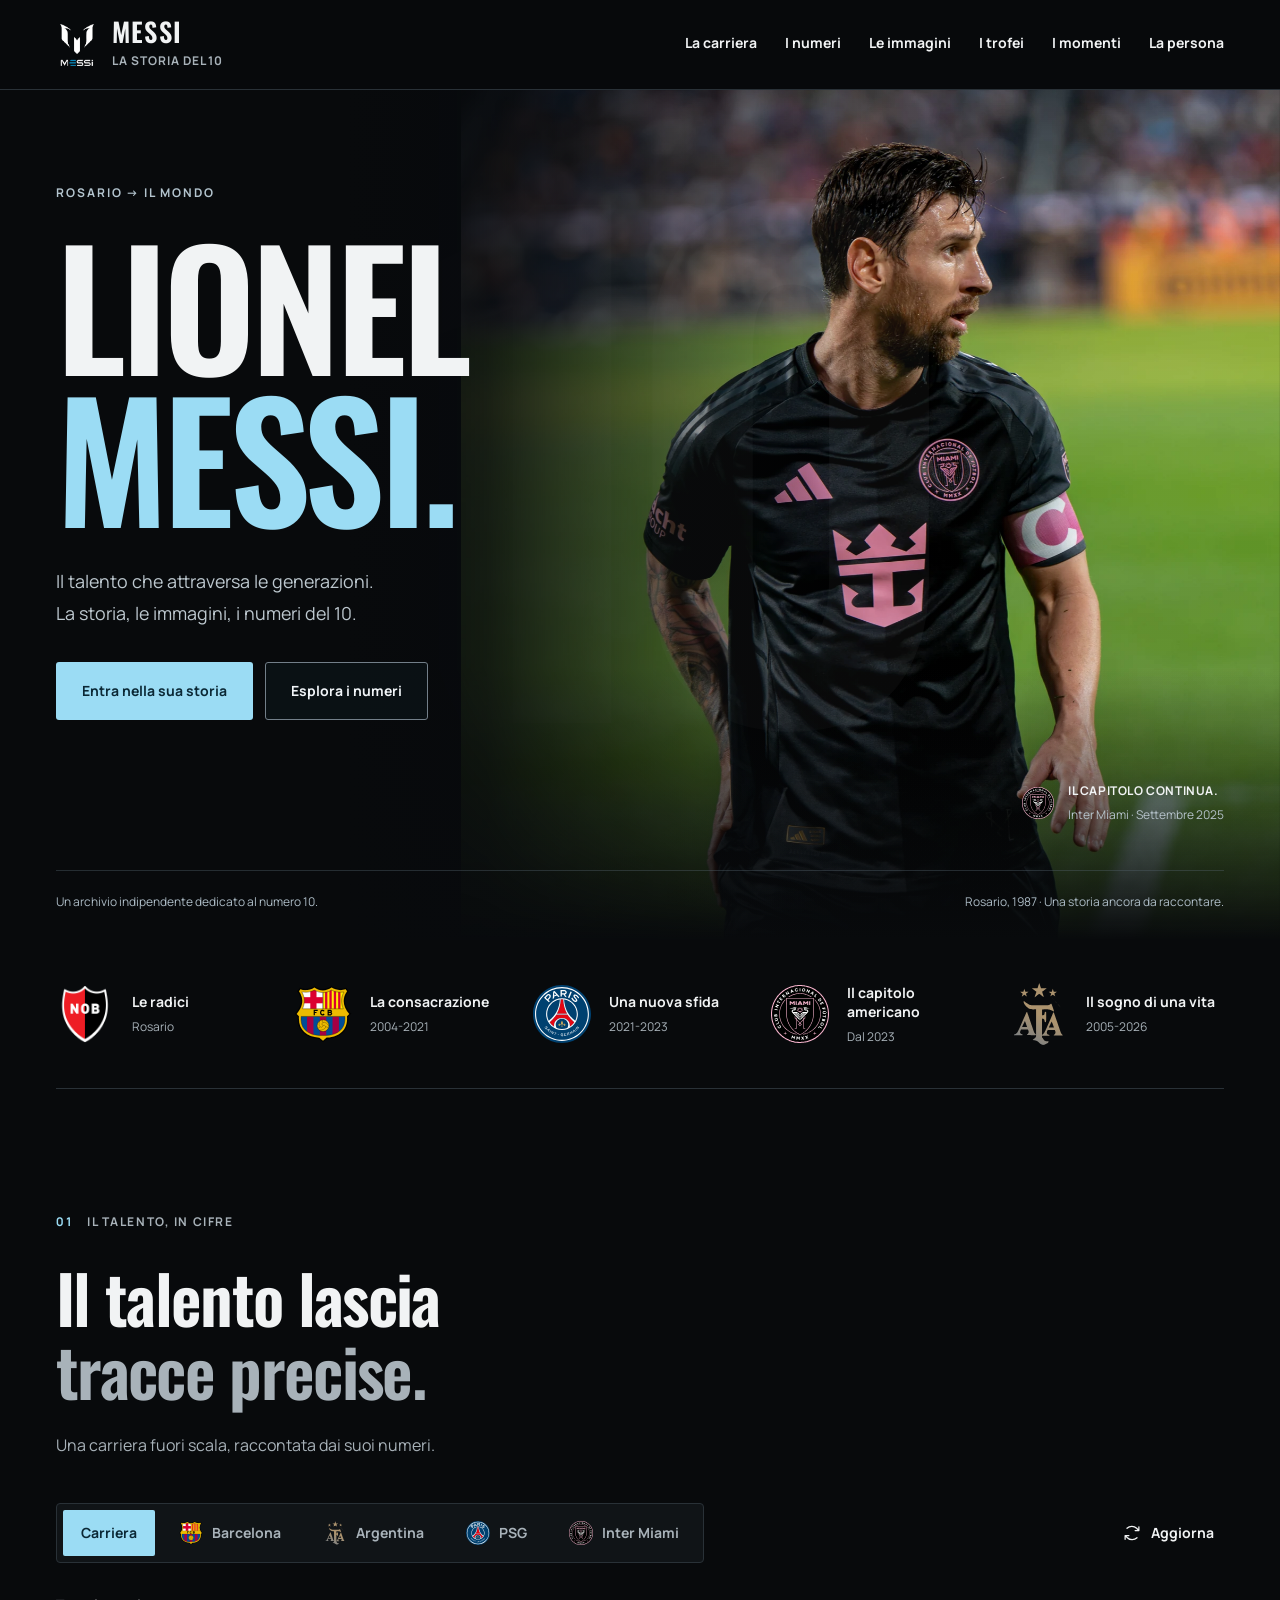
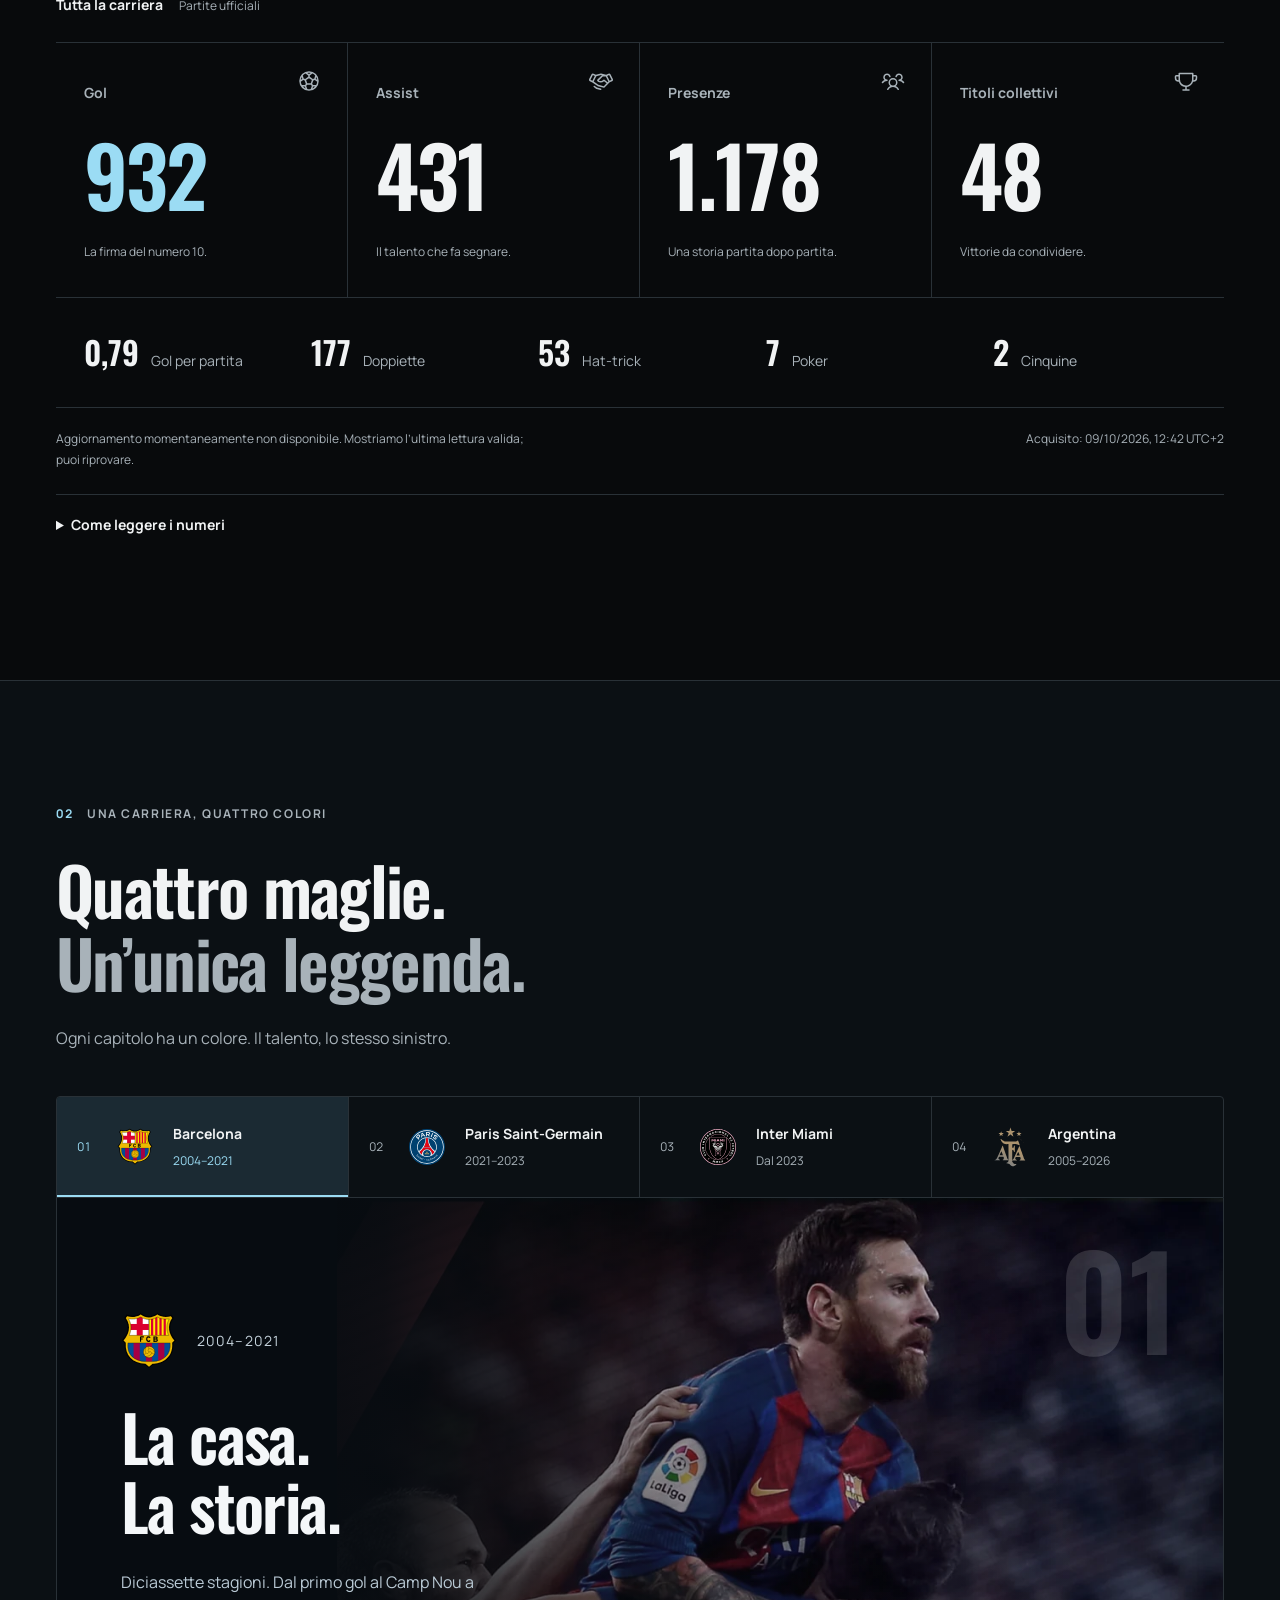
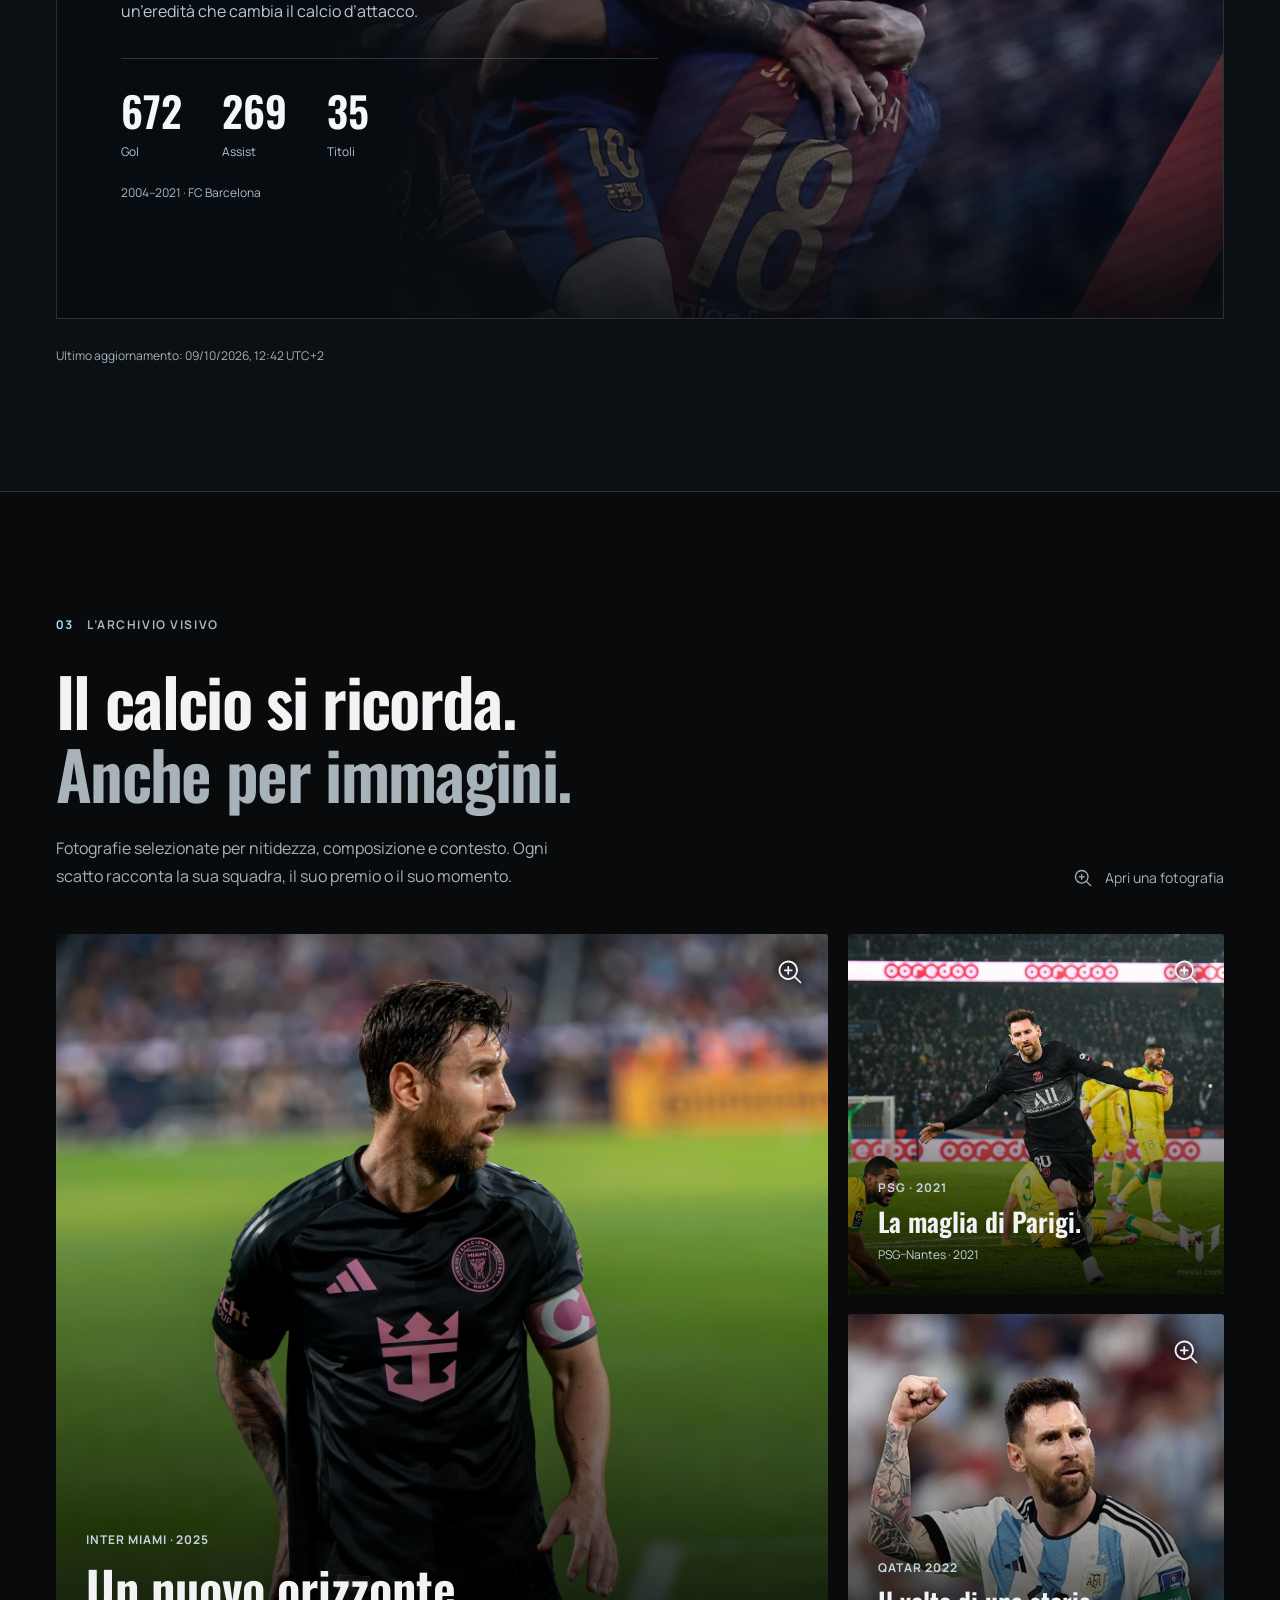
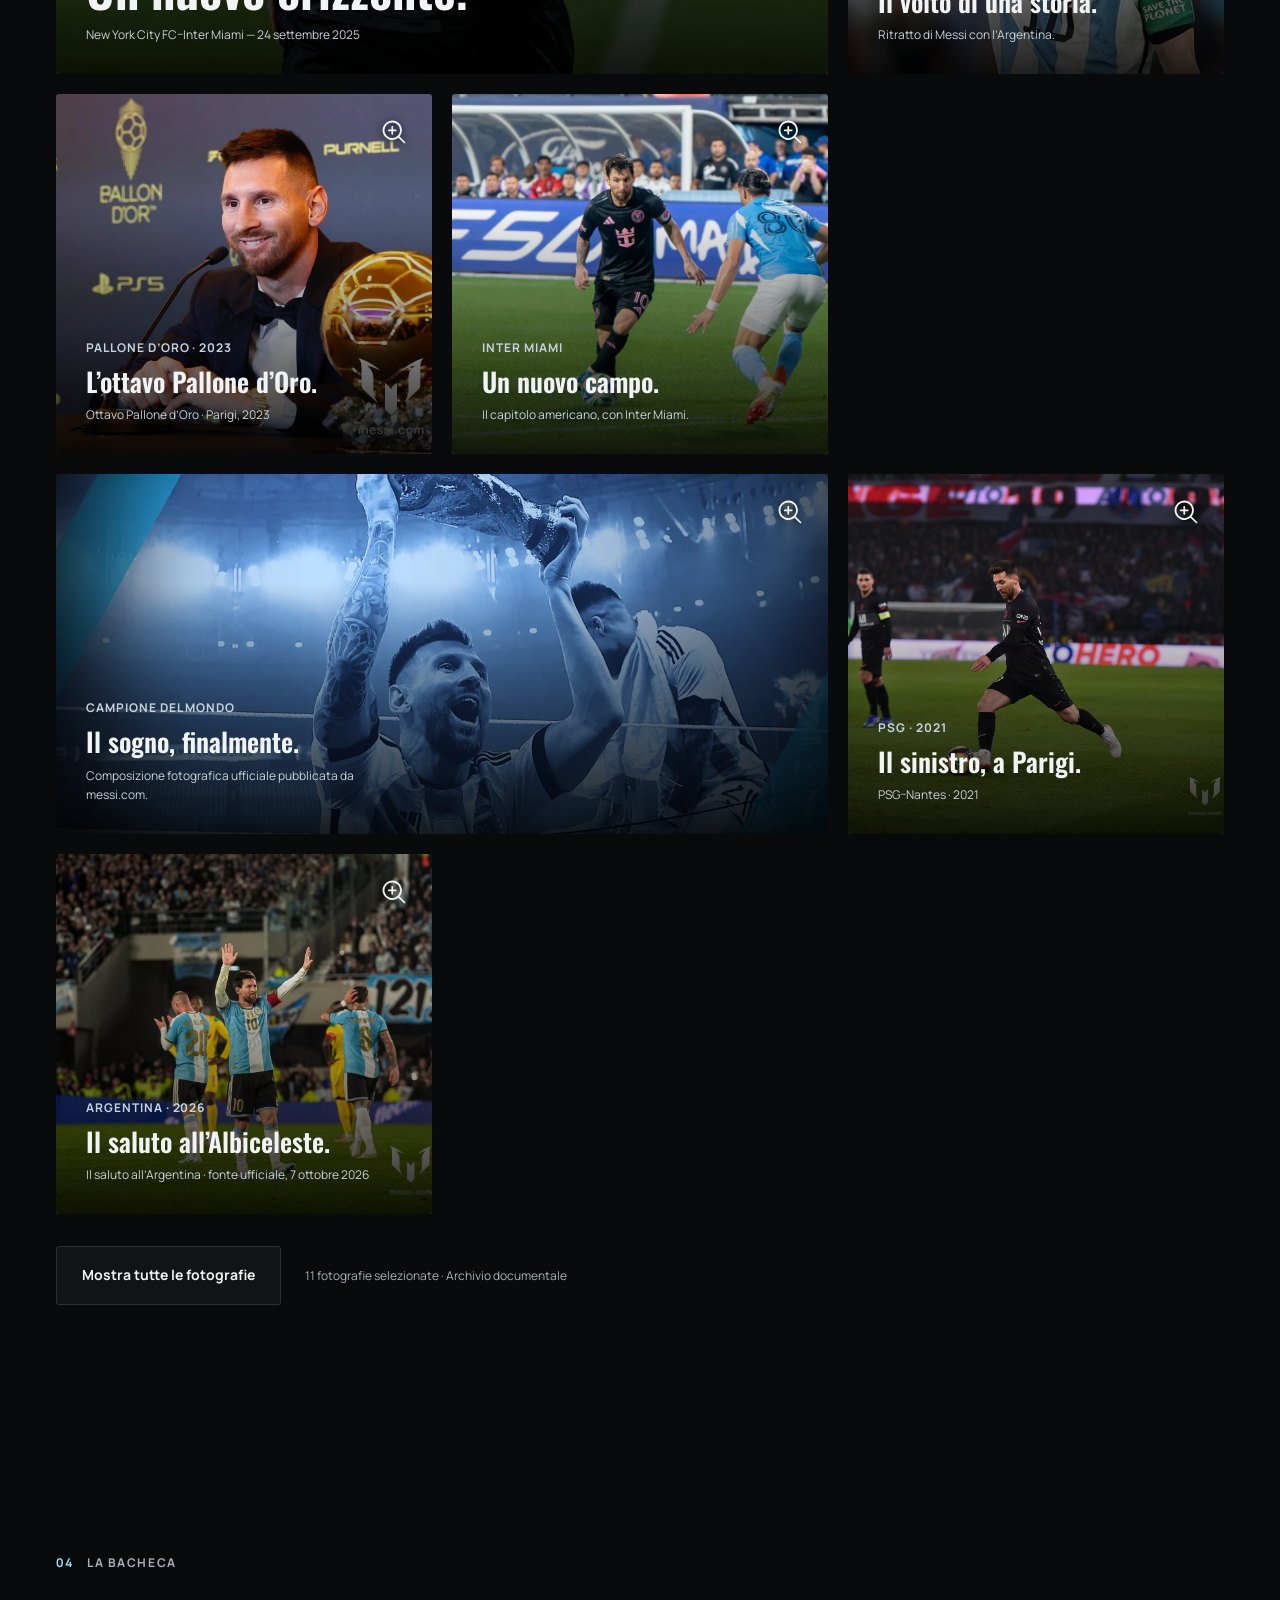
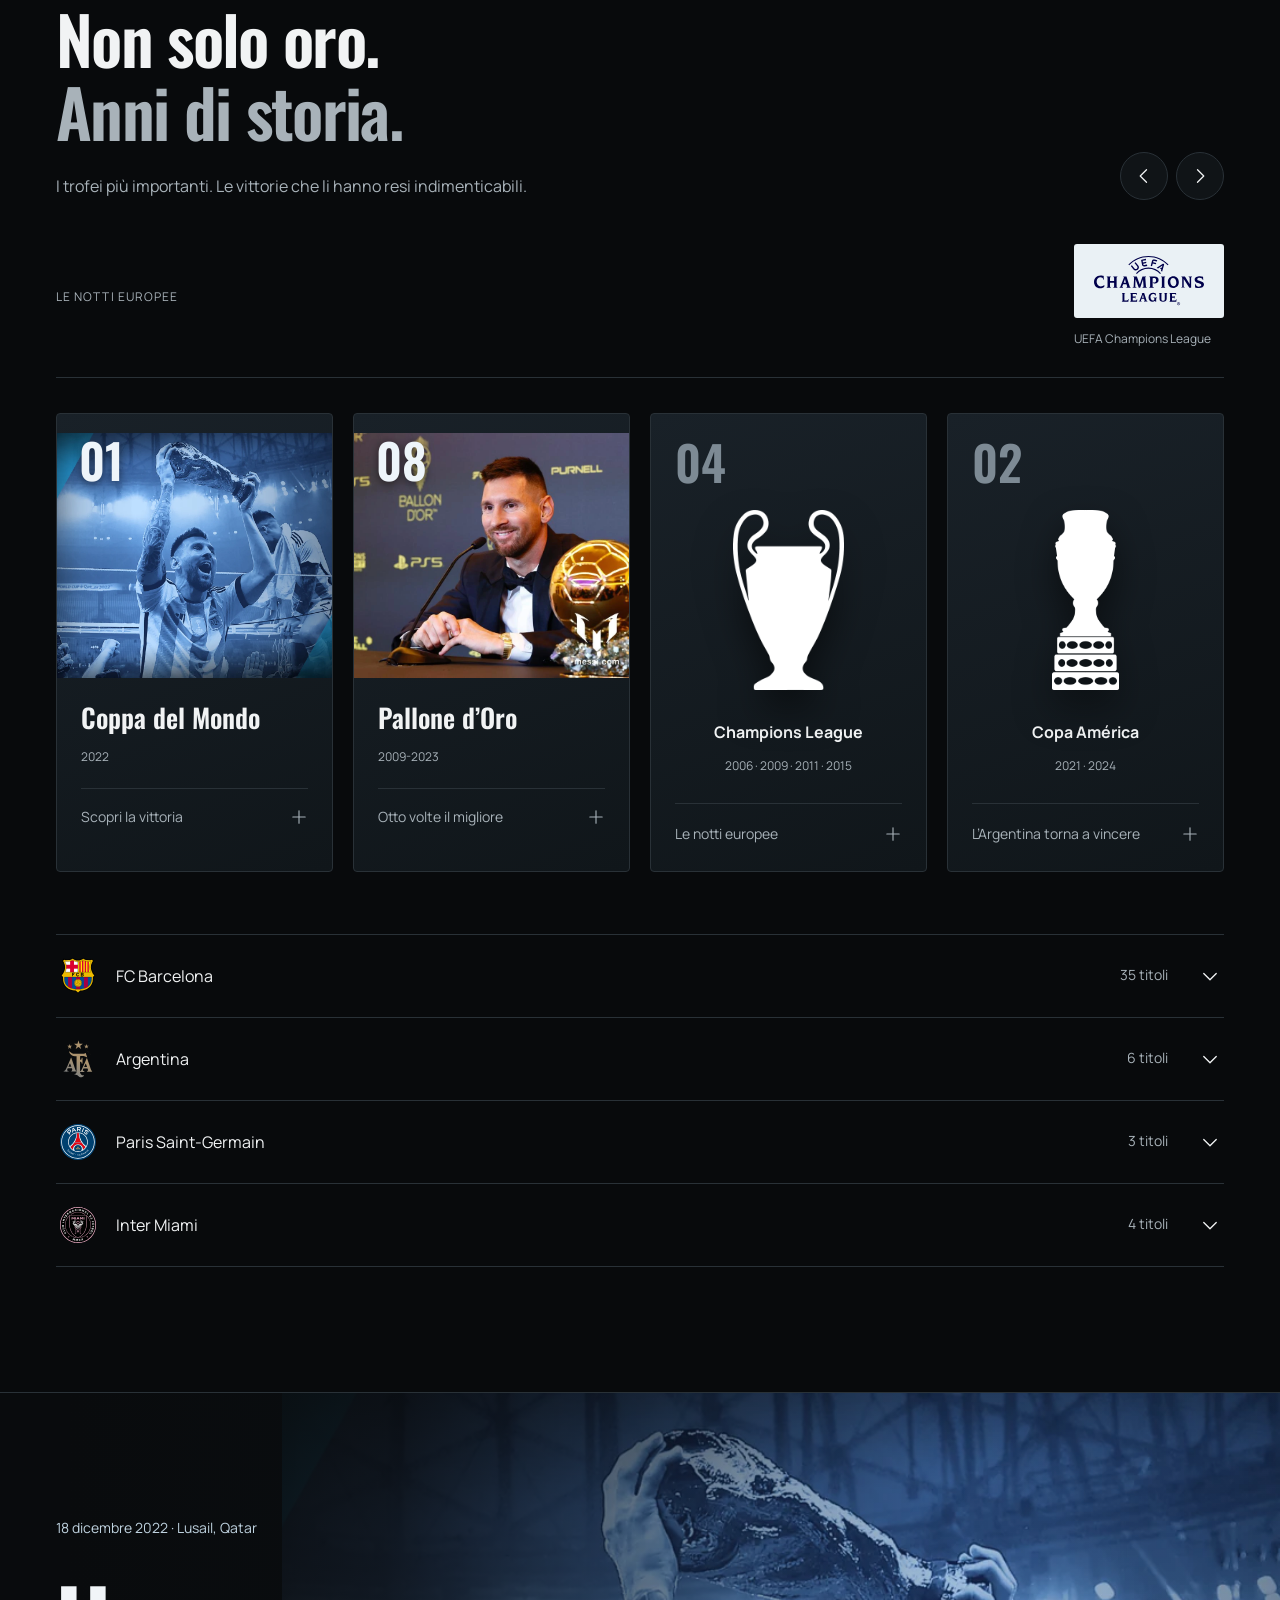
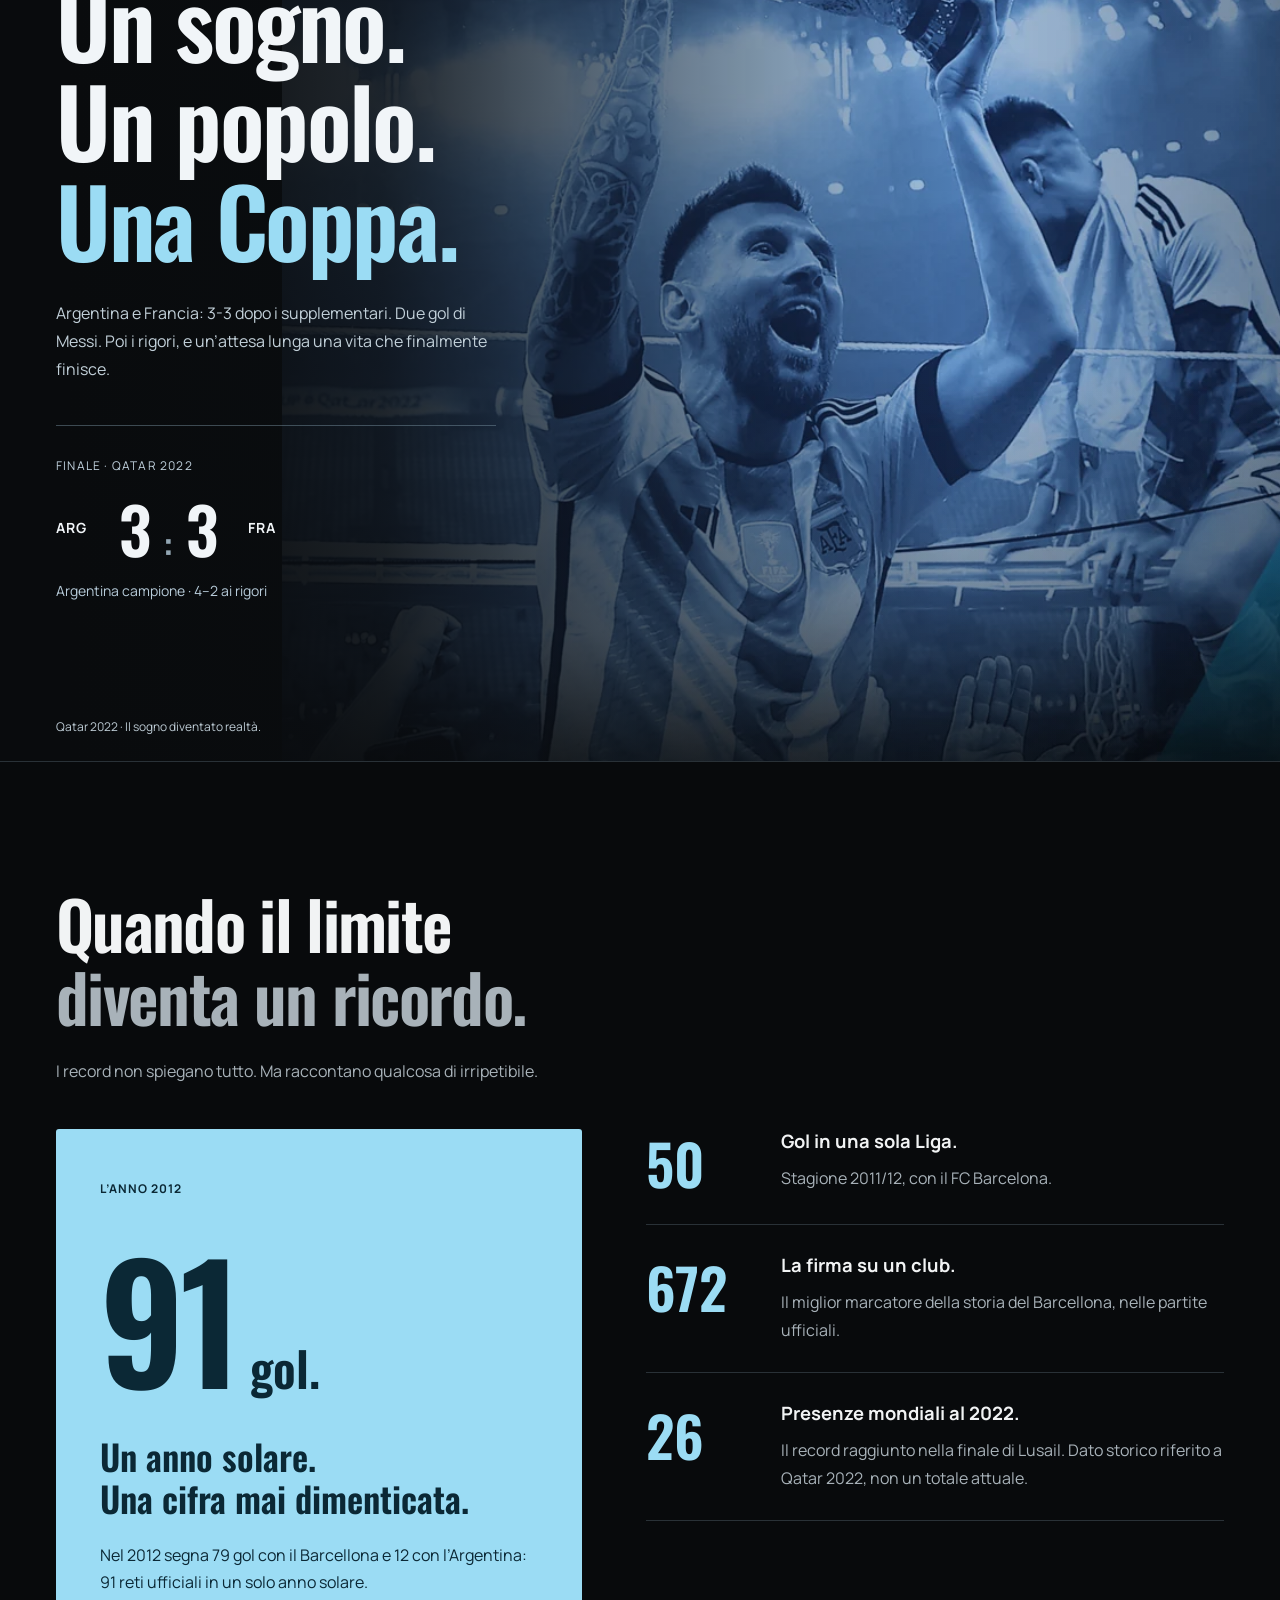
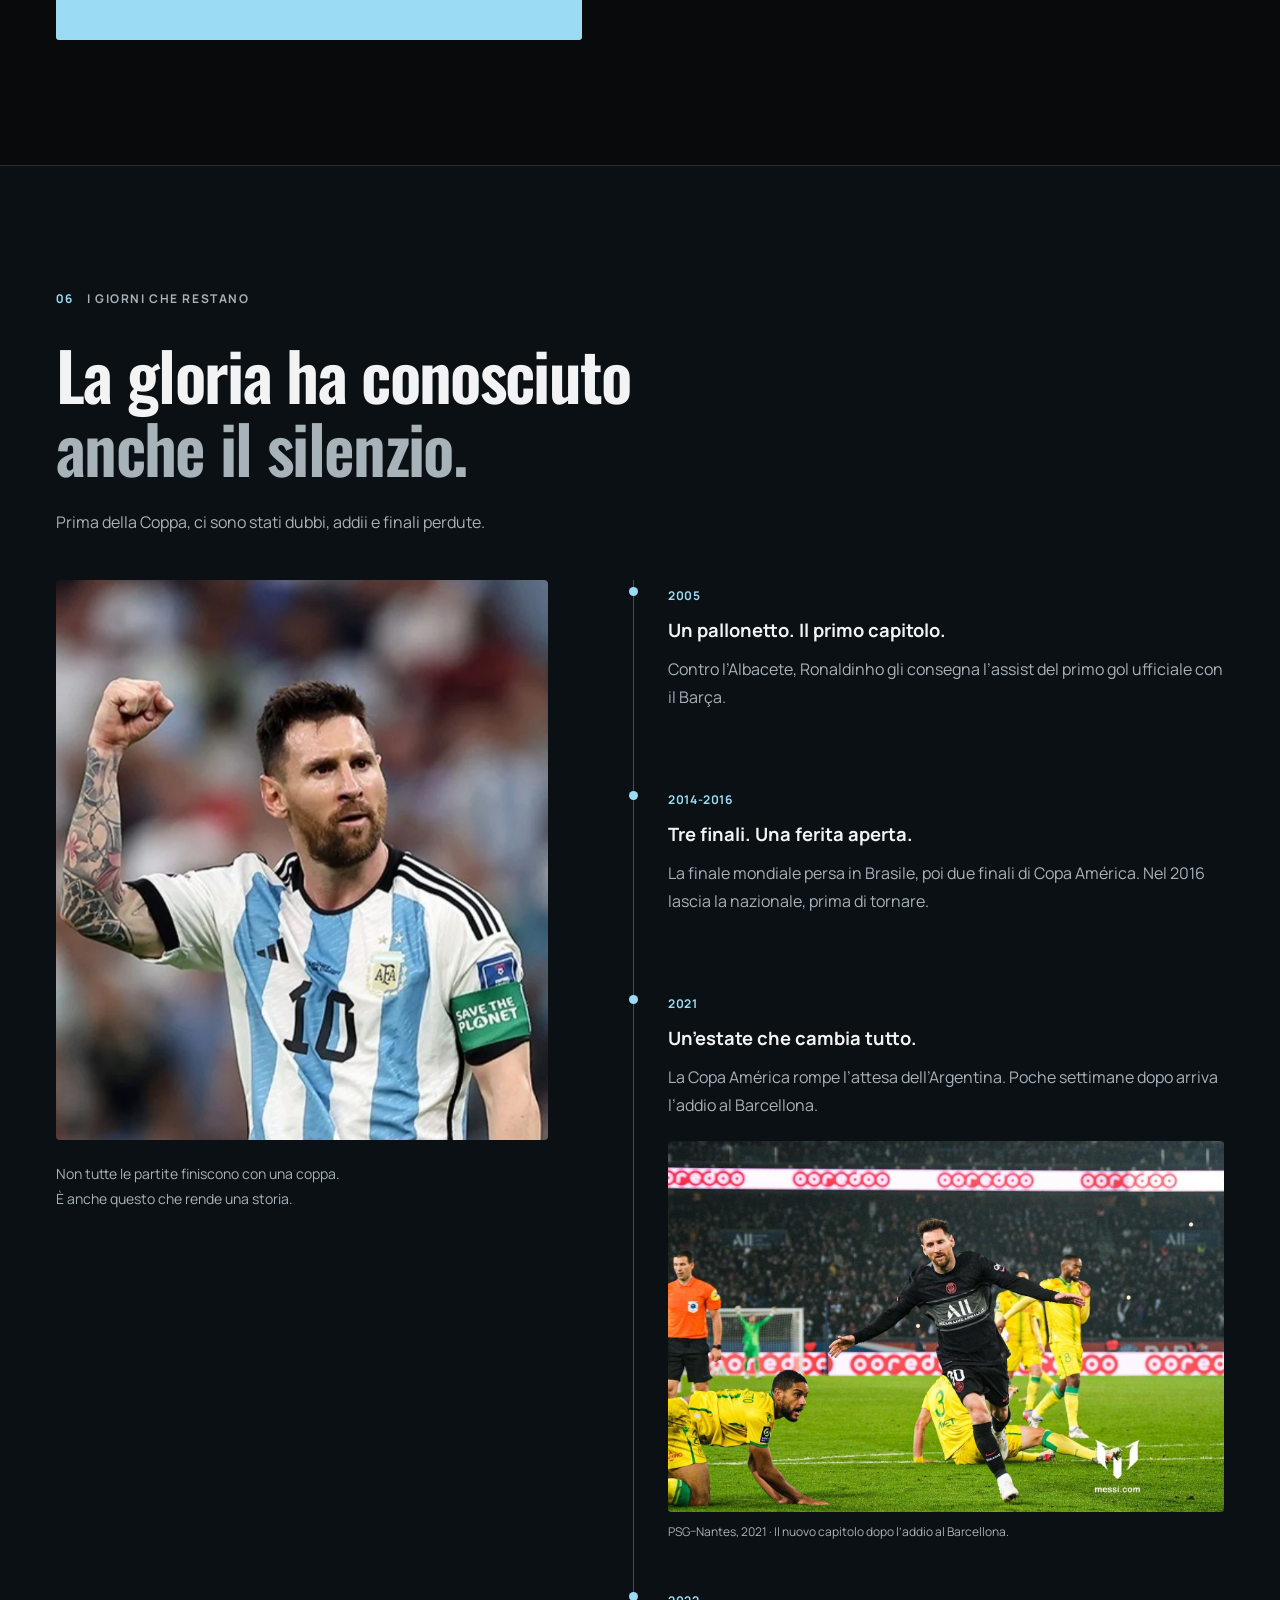
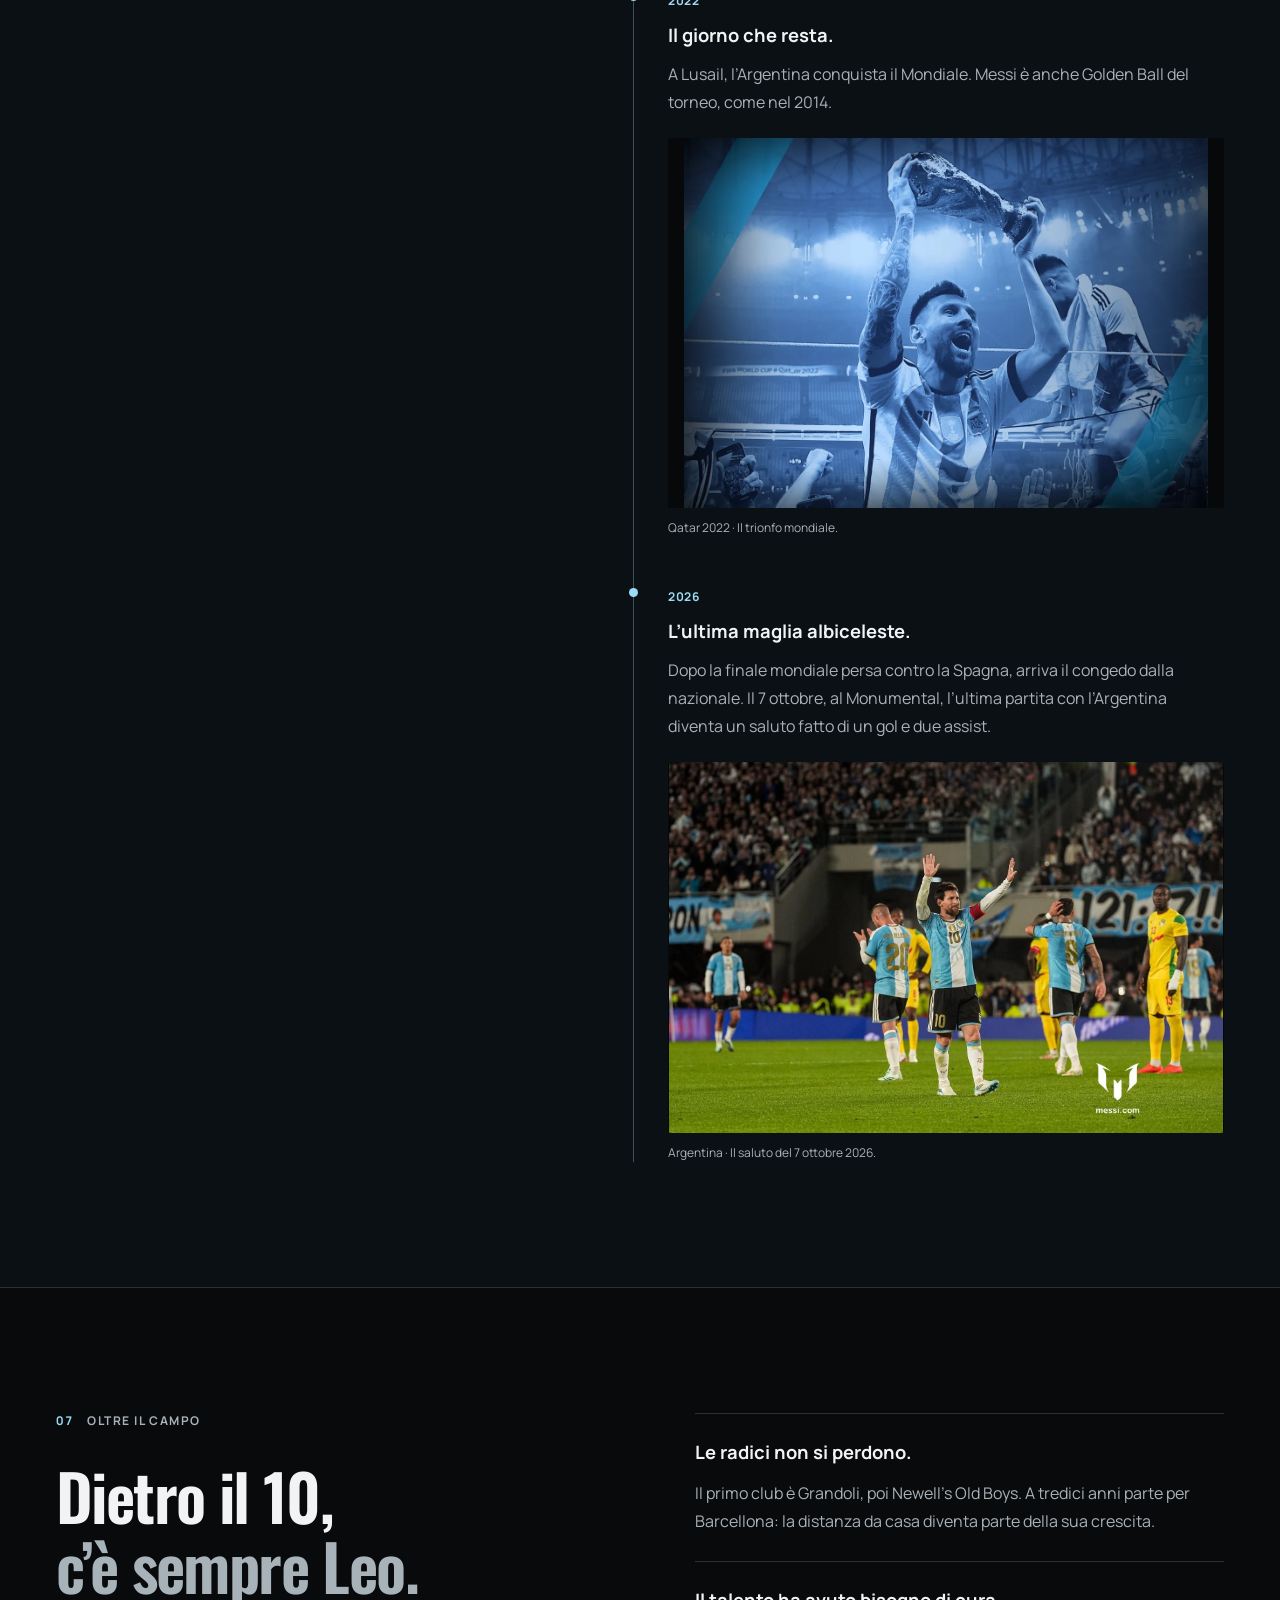
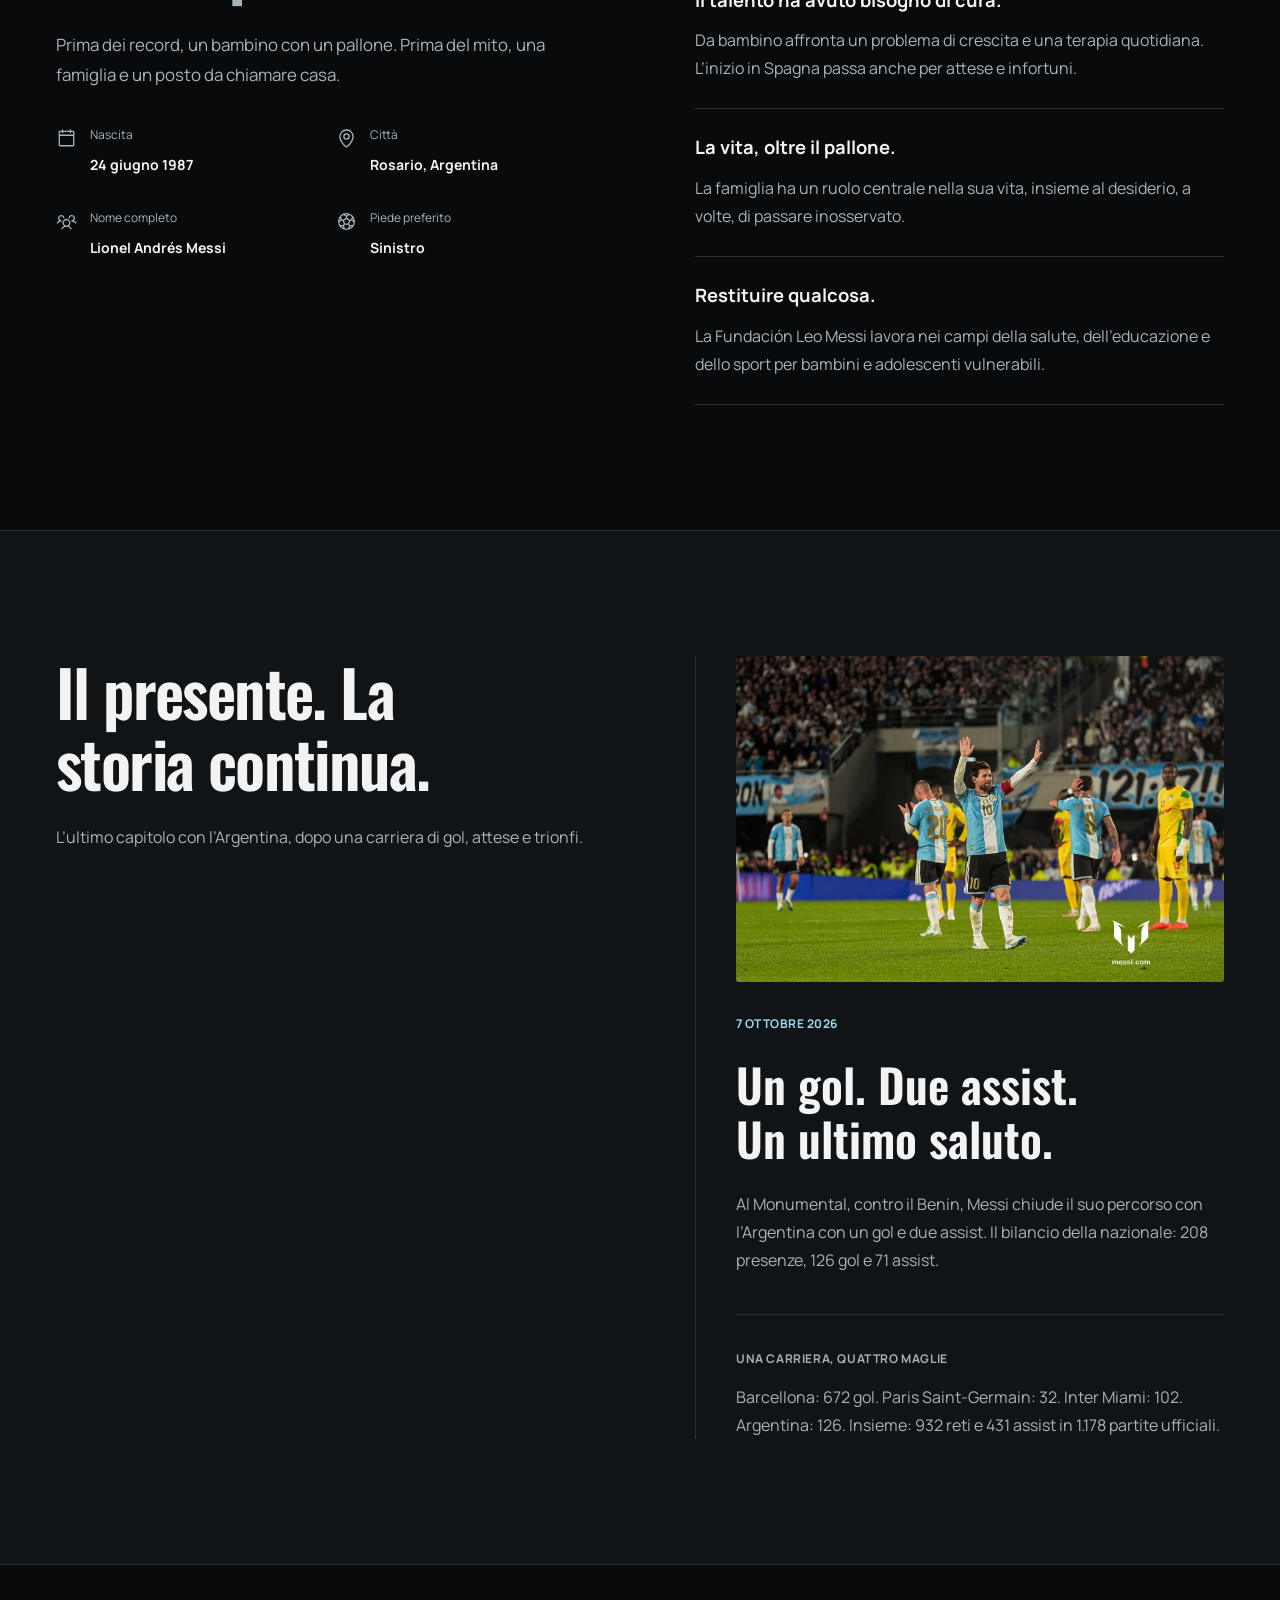
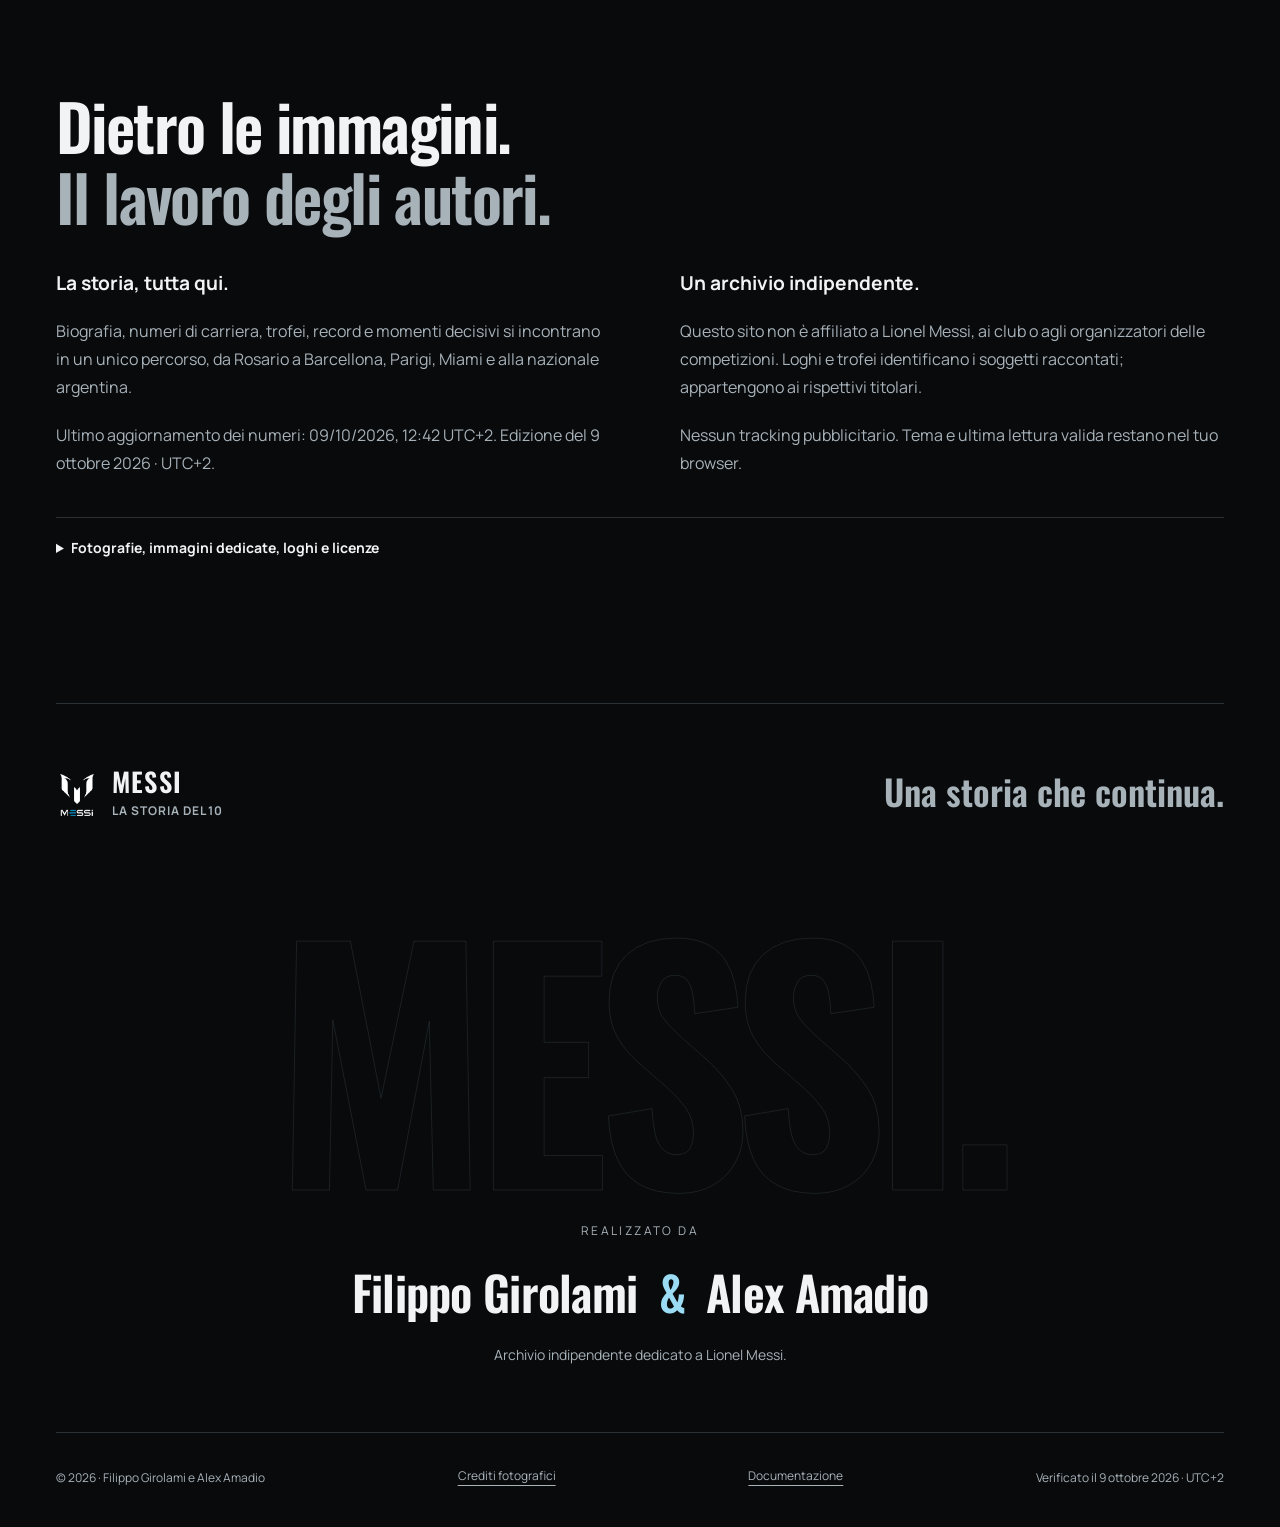
==== commit f9b776e5: "Add files via upload" ====
--- a/messi-premium/index.html
+++ b/messi-premium/index.html
@@ -1,30 +1,1273 @@
-<!DOCTYPE html>
+<!doctype html>
+<html lang="it">
+  <head>
+    <meta charset="utf-8" />
+    <meta content="width=device-width,initial-scale=1" name="viewport" />
+    <meta content="dark" name="color-scheme" />
+    <title>Lionel Messi · La storia del 10</title>
+    <meta
+      content="Lionel Messi: la storia, le fotografie, i trofei, i record e i numeri di una carriera irripetibile."
+      name="description"
+    />
+    <meta content="Lionel Messi · La storia del 10" property="og:title" />
+    <meta
+      content="Il talento. I numeri. Le emozioni. Un archivio indipendente dedicato a Lionel Messi."
+      property="og:description"
+    />
+    <meta content="website" property="og:type" />
+    <link
+      href="data:image/svg+xml,%3Csvg xmlns='http://www.w3.org/2000/svg' viewBox='0 0 64 64'%3E%3Crect width='64' height='64' rx='12' fill='%237bceef'/%3E%3Ctext x='32' y='44' fill='%230c1720' text-anchor='middle' font-size='38' font-family='sans-serif' font-weight='bold'%3E10%3C/text%3E%3C/svg%3E"
+      rel="icon"
+    />
+    <link href="styles.css" rel="stylesheet" />
+    <script src="media.js"></script>
+    <script defer="" src="app.js"></script>
+    <meta content="Filippo Girolami e Alex Amadio" name="author" />
+    <link
+      as="image"
+      fetchpriority="high"
+      href="assets/images/hero.webp"
+      rel="preload"
+    />
+    <link
+      as="font"
+      crossorigin=""
+      href="assets/fonts/manrope-400.woff"
+      rel="preload"
+      type="font/woff"
+    />
+    <link
+      as="font"
+      crossorigin=""
+      href="assets/fonts/oswald-600.woff"
+      rel="preload"
+      type="font/woff"
+    />
+  </head>
+  <body>
+    <svg
+      aria-hidden="true"
+      class="icon-library"
+      height="0"
+      width="0"
+      xmlns="http://www.w3.org/2000/svg"
+    >
+      <symbol id="icon-arrows-clockwise" viewBox="0 0 256 256">
+        <path
+          d="M224,48V96a8,8,0,0,1-8,8H168a8,8,0,0,1,0-16h28.69L182.06,73.37a79.56,79.56,0,0,0-56.13-23.43h-.45A79.52,79.52,0,0,0,69.59,72.71,8,8,0,0,1,58.41,61.27a96,96,0,0,1,135,.79L208,76.69V48a8,8,0,0,1,16,0ZM186.41,183.29a80,80,0,0,1-112.47-.66L59.31,168H88a8,8,0,0,0,0-16H40a8,8,0,0,0-8,8v48a8,8,0,0,0,16,0V179.31l14.63,14.63A95.43,95.43,0,0,0,130,222.06h.53a95.36,95.36,0,0,0,67.07-27.33,8,8,0,0,0-11.18-11.44Z"
+        ></path>
+      </symbol>
+      <symbol id="icon-calendar-blank" viewBox="0 0 256 256">
+        <path
+          d="M208,32H184V24a8,8,0,0,0-16,0v8H88V24a8,8,0,0,0-16,0v8H48A16,16,0,0,0,32,48V208a16,16,0,0,0,16,16H208a16,16,0,0,0,16-16V48A16,16,0,0,0,208,32ZM72,48v8a8,8,0,0,0,16,0V48h80v8a8,8,0,0,0,16,0V48h24V80H48V48ZM208,208H48V96H208V208Z"
+        ></path>
+      </symbol>
+      <symbol id="icon-caret-left" viewBox="0 0 256 256">
+        <path
+          d="M165.66,202.34a8,8,0,0,1-11.32,11.32l-80-80a8,8,0,0,1,0-11.32l80-80a8,8,0,0,1,11.32,11.32L91.31,128Z"
+        ></path>
+      </symbol>
+      <symbol id="icon-caret-right" viewBox="0 0 256 256">
+        <path
+          d="M181.66,133.66l-80,80a8,8,0,0,1-11.32-11.32L164.69,128,90.34,53.66a8,8,0,0,1,11.32-11.32l80,80A8,8,0,0,1,181.66,133.66Z"
+        ></path>
+      </symbol>
+      <symbol id="icon-chart-line-up" viewBox="0 0 256 256">
+        <path
+          d="M232,208a8,8,0,0,1-8,8H32a8,8,0,0,1-8-8V48a8,8,0,0,1,16,0V156.69l50.34-50.35a8,8,0,0,1,11.32,0L128,132.69,180.69,80H160a8,8,0,0,1,0-16h40a8,8,0,0,1,8,8v40a8,8,0,0,1-16,0V91.31l-58.34,58.35a8,8,0,0,1-11.32,0L96,123.31l-56,56V200H224A8,8,0,0,1,232,208Z"
+        ></path>
+      </symbol>
+      <symbol id="icon-handshake" viewBox="0 0 256 256">
+        <path
+          d="M254.3,107.91,228.78,56.85a16,16,0,0,0-21.47-7.15L182.44,62.13,130.05,48.27a8.14,8.14,0,0,0-4.1,0L73.56,62.13,48.69,49.7a16,16,0,0,0-21.47,7.15L1.7,107.9a16,16,0,0,0,7.15,21.47l27,13.51,55.49,39.63a8.06,8.06,0,0,0,2.71,1.25l64,16a8,8,0,0,0,7.6-2.1l55.07-55.08,26.42-13.21a16,16,0,0,0,7.15-21.46Zm-54.89,33.37L165,113.72a8,8,0,0,0-10.68.61C136.51,132.27,116.66,130,104,122L147.24,80h31.81l27.21,54.41ZM41.53,64,62,74.22,36.43,125.27,16,115.06Zm116,119.13L99.42,168.61l-49.2-35.14,28-56L128,64.28l9.8,2.59-45,43.68-.08.09a16,16,0,0,0,2.72,24.81c20.56,13.13,45.37,11,64.91-5L188,152.66Zm62-57.87-25.52-51L214.47,64,240,115.06Zm-87.75,92.67a8,8,0,0,1-7.75,6.06,8.13,8.13,0,0,1-1.95-.24L80.41,213.33a7.89,7.89,0,0,1-2.71-1.25L51.35,193.26a8,8,0,0,1,9.3-13l25.11,17.94L126,208.24A8,8,0,0,1,131.82,217.94Z"
+        ></path>
+      </symbol>
+      <symbol id="icon-heart" viewBox="0 0 256 256">
+        <path
+          d="M178,40c-20.65,0-38.73,8.88-50,23.89C116.73,48.88,98.65,40,78,40a62.07,62.07,0,0,0-62,62c0,70,103.79,126.66,108.21,129a8,8,0,0,0,7.58,0C136.21,228.66,240,172,240,102A62.07,62.07,0,0,0,178,40ZM128,214.8C109.74,204.16,32,155.69,32,102A46.06,46.06,0,0,1,78,56c19.45,0,35.78,10.36,42.6,27a8,8,0,0,0,14.8,0c6.82-16.67,23.15-27,42.6-27a46.06,46.06,0,0,1,46,46C224,155.61,146.24,204.15,128,214.8Z"
+        ></path>
+      </symbol>
+      <symbol id="icon-image" viewBox="0 0 256 256">
+        <path
+          d="M216,40H40A16,16,0,0,0,24,56V200a16,16,0,0,0,16,16H216a16,16,0,0,0,16-16V56A16,16,0,0,0,216,40Zm0,16V158.75l-26.07-26.06a16,16,0,0,0-22.63,0l-20,20-44-44a16,16,0,0,0-22.62,0L40,149.37V56ZM40,172l52-52,80,80H40Zm176,28H194.63l-36-36,20-20L216,181.38V200ZM144,100a12,12,0,1,1,12,12A12,12,0,0,1,144,100Z"
+        ></path>
+      </symbol>
+      <symbol id="icon-info" viewBox="0 0 256 256">
+        <path
+          d="M128,24A104,104,0,1,0,232,128,104.11,104.11,0,0,0,128,24Zm0,192a88,88,0,1,1,88-88A88.1,88.1,0,0,1,128,216Zm16-40a8,8,0,0,1-8,8,16,16,0,0,1-16-16V128a8,8,0,0,1,0-16,16,16,0,0,1,16,16v40A8,8,0,0,1,144,176ZM112,84a12,12,0,1,1,12,12A12,12,0,0,1,112,84Z"
+        ></path>
+      </symbol>
+      <symbol id="icon-lightning" viewBox="0 0 256 256">
+        <path
+          d="M215.79,118.17a8,8,0,0,0-5-5.66L153.18,90.9l14.66-73.33a8,8,0,0,0-13.69-7l-112,120a8,8,0,0,0,3,13l57.63,21.61L88.16,238.43a8,8,0,0,0,13.69,7l112-120A8,8,0,0,0,215.79,118.17ZM109.37,214l10.47-52.38a8,8,0,0,0-5-9.06L62,132.71l84.62-90.66L136.16,94.43a8,8,0,0,0,5,9.06l52.8,19.8Z"
+        ></path>
+      </symbol>
+      <symbol id="icon-list" viewBox="0 0 256 256">
+        <path
+          d="M224,128a8,8,0,0,1-8,8H40a8,8,0,0,1,0-16H216A8,8,0,0,1,224,128ZM40,72H216a8,8,0,0,0,0-16H40a8,8,0,0,0,0,16ZM216,184H40a8,8,0,0,0,0,16H216a8,8,0,0,0,0-16Z"
+        ></path>
+      </symbol>
+      <symbol id="icon-magnifying-glass-plus" viewBox="0 0 256 256">
+        <path
+          d="M152,112a8,8,0,0,1-8,8H120v24a8,8,0,0,1-16,0V120H80a8,8,0,0,1,0-16h24V80a8,8,0,0,1,16,0v24h24A8,8,0,0,1,152,112Zm77.66,117.66a8,8,0,0,1-11.32,0l-50.06-50.07a88.11,88.11,0,1,1,11.31-11.31l50.07,50.06A8,8,0,0,1,229.66,229.66ZM112,184a72,72,0,1,0-72-72A72.08,72.08,0,0,0,112,184Z"
+        ></path>
+      </symbol>
+      <symbol id="icon-map-pin" viewBox="0 0 256 256">
+        <path
+          d="M128,64a40,40,0,1,0,40,40A40,40,0,0,0,128,64Zm0,64a24,24,0,1,1,24-24A24,24,0,0,1,128,128Zm0-112a88.1,88.1,0,0,0-88,88c0,31.4,14.51,64.68,42,96.25a254.19,254.19,0,0,0,41.45,38.3,8,8,0,0,0,9.18,0A254.19,254.19,0,0,0,174,200.25c27.45-31.57,42-64.85,42-96.25A88.1,88.1,0,0,0,128,16Zm0,206c-16.53-13-72-60.75-72-118a72,72,0,0,1,144,0C200,161.23,144.53,209,128,222Z"
+        ></path>
+      </symbol>
+      <symbol id="icon-medal" viewBox="0 0 256 256">
+        <path
+          d="M216,96A88,88,0,1,0,72,163.83V240a8,8,0,0,0,11.58,7.16L128,225l44.43,22.21A8.07,8.07,0,0,0,176,248a8,8,0,0,0,8-8V163.83A87.85,87.85,0,0,0,216,96ZM56,96a72,72,0,1,1,72,72A72.08,72.08,0,0,1,56,96ZM168,227.06l-36.43-18.21a8,8,0,0,0-7.16,0L88,227.06V174.37a87.89,87.89,0,0,0,80,0ZM128,152A56,56,0,1,0,72,96,56.06,56.06,0,0,0,128,152Zm0-96A40,40,0,1,1,88,96,40,40,0,0,1,128,56Z"
+        ></path>
+      </symbol>
+      <symbol id="icon-plus" viewBox="0 0 256 256">
+        <path
+          d="M224,128a8,8,0,0,1-8,8H136v80a8,8,0,0,1-16,0V136H40a8,8,0,0,1,0-16h80V40a8,8,0,0,1,16,0v80h80A8,8,0,0,1,224,128Z"
+        ></path>
+      </symbol>
+      <symbol id="icon-shield-check" viewBox="0 0 256 256">
+        <path
+          d="M208,40H48A16,16,0,0,0,32,56v56c0,52.72,25.52,84.67,46.93,102.19,23.06,18.86,46,25.26,47,25.53a8,8,0,0,0,4.2,0c1-.27,23.91-6.67,47-25.53C198.48,196.67,224,164.72,224,112V56A16,16,0,0,0,208,40Zm0,72c0,37.07-13.66,67.16-40.6,89.42A129.3,129.3,0,0,1,128,223.62a128.25,128.25,0,0,1-38.92-21.81C61.82,179.51,48,149.3,48,112l0-56,160,0ZM82.34,141.66a8,8,0,0,1,11.32-11.32L112,148.69l50.34-50.35a8,8,0,0,1,11.32,11.32l-56,56a8,8,0,0,1-11.32,0Z"
+        ></path>
+      </symbol>
+      <symbol id="icon-soccer-ball" viewBox="0 0 256 256">
+        <path
+          d="M128,24A104,104,0,1,0,232,128,104.11,104.11,0,0,0,128,24Zm76.52,147.42H170.9l-9.26-12.76,12.63-36.78,15-4.89,26.24,20.13A87.38,87.38,0,0,1,204.52,171.42Zm-164-34.3L66.71,117l15,4.89,12.63,36.78L85.1,171.42H51.48A87.38,87.38,0,0,1,40.47,137.12Zm10-50.64,5.51,18.6L40.71,116.77A87.33,87.33,0,0,1,50.43,86.48ZM109,152,97.54,118.65,128,97.71l30.46,20.94L147,152Zm91.07-46.92,5.51-18.6a87.33,87.33,0,0,1,9.72,30.29Zm-6.2-35.38-9.51,32.08-15.07,4.89L136,83.79V68.21l29.09-20A88.58,88.58,0,0,1,193.86,69.7ZM146.07,41.87,128,54.29,109.93,41.87a88.24,88.24,0,0,1,36.14,0ZM90.91,48.21l29.09,20V83.79L86.72,106.67l-15.07-4.89L62.14,69.7A88.58,88.58,0,0,1,90.91,48.21ZM63.15,187.42H83.52l7.17,20.27A88.4,88.4,0,0,1,63.15,187.42ZM110,214.13,98.12,180.71,107.35,168h41.3l9.23,12.71-11.83,33.42a88,88,0,0,1-36.1,0Zm55.36-6.44,7.17-20.27h20.37A88.4,88.4,0,0,1,165.31,207.69Z"
+        ></path>
+      </symbol>
+      <symbol id="icon-trophy" viewBox="0 0 256 256">
+        <path
+          d="M232,64H208V48a8,8,0,0,0-8-8H56a8,8,0,0,0-8,8V64H24A16,16,0,0,0,8,80V96a40,40,0,0,0,40,40h3.65A80.13,80.13,0,0,0,120,191.61V216H96a8,8,0,0,0,0,16h64a8,8,0,0,0,0-16H136V191.58c31.94-3.23,58.44-25.64,68.08-55.58H208a40,40,0,0,0,40-40V80A16,16,0,0,0,232,64ZM48,120A24,24,0,0,1,24,96V80H48v32q0,4,.39,8Zm144-8.9c0,35.52-29,64.64-64,64.9a64,64,0,0,1-64-64V56H192ZM232,96a24,24,0,0,1-24,24h-.5a81.81,81.81,0,0,0,.5-8.9V80h24Z"
+        ></path>
+      </symbol>
+      <symbol id="icon-users-three" viewBox="0 0 256 256">
+        <path
+          d="M244.8,150.4a8,8,0,0,1-11.2-1.6A51.6,51.6,0,0,0,192,128a8,8,0,0,1-7.37-4.89,8,8,0,0,1,0-6.22A8,8,0,0,1,192,112a24,24,0,1,0-23.24-30,8,8,0,1,1-15.5-4A40,40,0,1,1,219,117.51a67.94,67.94,0,0,1,27.43,21.68A8,8,0,0,1,244.8,150.4ZM190.92,212a8,8,0,1,1-13.84,8,57,57,0,0,0-98.16,0,8,8,0,1,1-13.84-8,72.06,72.06,0,0,1,33.74-29.92,48,48,0,1,1,58.36,0A72.06,72.06,0,0,1,190.92,212ZM128,176a32,32,0,1,0-32-32A32,32,0,0,0,128,176ZM72,120a8,8,0,0,0-8-8A24,24,0,1,1,87.24,82a8,8,0,1,0,15.5-4A40,40,0,1,0,37,117.51,67.94,67.94,0,0,0,9.6,139.19a8,8,0,1,0,12.8,9.61A51.6,51.6,0,0,1,64,128,8,8,0,0,0,72,120Z"
+        ></path>
+      </symbol>
+      <symbol id="icon-x" viewBox="0 0 256 256">
+        <path
+          d="M205.66,194.34a8,8,0,0,1-11.32,11.32L128,139.31,61.66,205.66a8,8,0,0,1-11.32-11.32L116.69,128,50.34,61.66A8,8,0,0,1,61.66,50.34L128,116.69l66.34-66.35a8,8,0,0,1,11.32,11.32L139.31,128Z"
+        ></path>
+      </symbol>
+    </svg>
+    <a class="skip" href="#main">Salta al contenuto</a>
+    <header class="site-header">
+      <a aria-label="Lionel Messi, inizio" class="identity" href="#main"
+        ><img
+          alt=""
+          data-media="messi-logo"
+          decoding="async"
+          height="42"
+          src="assets/images/messi-logo.png"
+          width="42"
+        /><span
+          >MESSI<span class="identity-sub">LA STORIA DEL 10</span></span
+        ></a
+      >
+      <nav aria-label="Navigazione principale" id="main-nav">
+        <a href="#carriera">La carriera</a><a href="#numeri">I numeri</a
+        ><a href="#immagini">Le immagini</a><a href="#trofei">I trofei</a
+        ><a href="#momenti">I momenti</a><a href="#persona">La persona</a>
+      </nav>
+      <div class="header-tools">
+        <button
+          aria-controls="main-nav"
+          aria-expanded="false"
+          aria-label="Apri menu"
+          class="icon-btn menu-btn"
+          id="menu"
+        >
+          <svg aria-hidden="true" class="symbol-icon">
+            <use href="#icon-list"></use>
+          </svg>
+        </button>
+      </div>
+      <div aria-hidden="true" class="reading-progress">
+        <span id="reading-progress"></span>
+      </div>
+    </header>
+    <main id="main">
+      <section aria-labelledby="hero-title" class="hero hero-editorial">
+        <span aria-hidden="true" class="hero-ten">10</span
+        ><img
+          alt="Lionel Messi con Inter Miami contro New York City FC, 24 settembre 2025"
+          class="hero-art"
+          data-media="hero"
+          decoding="async"
+          fetchpriority="high"
+          height="1600"
+          src="assets/images/hero.webp"
+          width="2400"
+        />
+        <div class="hero-shade"></div>
+        <div class="hero-content container">
+          <span class="hero-intro">ROSARIO → IL MONDO</span>
+          <h1 id="hero-title">LIONEL<br /><span>MESSI.</span></h1>
+          <p>
+            Il talento che attraversa le generazioni.<br />La storia, le
+            immagini, i numeri del 10.
+          </p>
+          <div class="hero-actions">
+            <a class="btn btn-accent" href="#carriera">Entra nella sua storia</a
+            ><a class="btn btn-glass" href="#numeri">Esplora i numeri</a>
+          </div>
+        </div>
+        <div class="hero-bottom container">
+          <span>Un archivio indipendente dedicato al numero 10.</span
+          ><span>Rosario, 1987 · Una storia ancora da raccontare.</span>
+        </div>
+        <div class="hero-photo-label">
+          <img
+            alt=""
+            data-media="miami-logo"
+            decoding="async"
+            height="40"
+            src="assets/images/miami-logo.svg"
+            width="32"
+          /><span
+            >IL CAPITOLO CONTINUA.<small
+              >Inter Miami · Settembre 2025</small
+            ></span
+          >
+        </div>
+      </section>
+      <div aria-label="Le squadre della carriera" class="club-ribbon container">
+        <div>
+          <img
+            alt="Newell’s Old Boys"
+            data-media="newells-logo"
+            decoding="async"
+            height="44"
+            src="assets/images/newells-logo.png"
+            width="44"
+          /><span>Le radici<small>Rosario</small></span>
+        </div>
+        <div>
+          <img
+            alt="FC Barcelona"
+            data-media="barcelona-logo"
+            decoding="async"
+            height="44"
+            src="assets/images/barcelona-logo.svg"
+            width="44"
+          /><span>La consacrazione<small>2004-2021</small></span>
+        </div>
+        <div>
+          <img
+            alt="Paris Saint-Germain"
+            data-media="psg-logo"
+            decoding="async"
+            height="44"
+            src="assets/images/psg-logo.svg"
+            width="44"
+          /><span>Una nuova sfida<small>2021-2023</small></span>
+        </div>
+        <div>
+          <img
+            alt="Inter Miami CF"
+            data-media="miami-logo"
+            decoding="async"
+            height="44"
+            src="assets/images/miami-logo.svg"
+            width="44"
+          /><span>Il capitolo americano<small>Dal 2023</small></span>
+        </div>
+        <div>
+          <img
+            alt="Associazione del calcio argentino"
+            data-media="argentina-logo"
+            decoding="async"
+            height="44"
+            src="assets/images/argentina-logo.svg"
+            width="44"
+          /><span>Il sogno di una vita<small>2005-2026</small></span>
+        </div>
+      </div>
+      <section class="section container stats-section" id="numeri">
+        <div class="section-top">
+          <div>
+            <div class="section-kicker">
+              <span>01</span>IL TALENTO, IN CIFRE
+            </div>
+            <h2>Il talento lascia<br /><span>tracce precise.</span></h2>
+            <p>Una carriera fuori scala, raccontata dai suoi numeri.</p>
+          </div>
+        </div>
+        <div class="stat-select">
+          <div
+            aria-label="Seleziona squadra per le statistiche"
+            class="team-tabs"
+            role="group"
+          >
+            <button aria-pressed="true" data-team="total">Carriera</button
+            ><button aria-pressed="false" data-team="barcelona">
+              <img
+                alt=""
+                data-media="barcelona-logo"
+                decoding="async"
+                src="assets/images/barcelona-logo.svg"
+              />Barcelona</button
+            ><button aria-pressed="false" data-team="argentina">
+              <img
+                alt=""
+                data-media="argentina-logo"
+                decoding="async"
+                src="assets/images/argentina-logo.svg"
+              />Argentina</button
+            ><button aria-pressed="false" data-team="psg">
+              <img
+                alt=""
+                data-media="psg-logo"
+                decoding="async"
+                src="assets/images/psg-logo.svg"
+              />PSG</button
+            ><button aria-pressed="false" data-team="miami">
+              <img
+                alt=""
+                data-media="miami-logo"
+                decoding="async"
+                src="assets/images/miami-logo.svg"
+              />Inter Miami
+            </button>
+          </div>
+          <button class="refresh-btn" id="refresh">
+            <svg aria-hidden="true" class="symbol-icon">
+              <use href="#icon-arrows-clockwise"></use></svg
+            ><span>Aggiorna</span>
+          </button>
+        </div>
+        <div class="stat-context">
+          <h3 id="team-name">Tutta la carriera</h3>
+          <span id="team-period">Partite ufficiali</span>
+        </div>
+        <div class="stats-grid">
+          <div class="stat">
+            <svg aria-hidden="true" class="symbol-icon stat-icon">
+              <use href="#icon-soccer-ball"></use></svg
+            ><span>Gol</span><strong id="stat-goals">932</strong
+            ><small>La firma del numero 10.</small>
+          </div>
+          <div class="stat">
+            <svg aria-hidden="true" class="symbol-icon stat-icon">
+              <use href="#icon-handshake"></use></svg
+            ><span>Assist</span><strong id="stat-assists">431</strong
+            ><small>Il talento che fa segnare.</small>
+          </div>
+          <div class="stat">
+            <svg aria-hidden="true" class="symbol-icon stat-icon">
+              <use href="#icon-users-three"></use></svg
+            ><span>Presenze</span><strong id="stat-appearances">1.178</strong
+            ><small>Una storia partita dopo partita.</small>
+          </div>
+          <div class="stat">
+            <svg aria-hidden="true" class="symbol-icon stat-icon">
+              <use href="#icon-trophy"></use></svg
+            ><span>Titoli collettivi</span><strong id="stat-trophies">48</strong
+            ><small>Vittorie da condividere.</small>
+          </div>
+        </div>
+        <div class="stats-extra">
+          <div>
+            <strong id="stat-ratio">0,79</strong><span>Gol per partita</span>
+          </div>
+          <div>
+            <strong id="stat-doubles">177</strong><span>Doppiette</span>
+          </div>
+          <div>
+            <strong id="stat-hatTricks">53</strong><span>Hat-trick</span>
+          </div>
+          <div><strong id="stat-fourGoals">7</strong><span>Poker</span></div>
+          <div><strong id="stat-fiveGoals">2</strong><span>Cinquine</span></div>
+        </div>
+        <div class="data-caption">
+          <p aria-live="polite" id="data-status" role="status">
+            Statistiche di carriera aggiornabili.
+          </p>
+          <p>Acquisito: <time id="data-time"></time></p>
+        </div>
+        <details class="disclosure">
+          <summary>Come leggere i numeri</summary>
+          <div>
+            <p>
+              Le statistiche riuniscono le partite ufficiali con Barcellona,
+              Paris Saint-Germain, Inter Miami e Argentina. Il totale dei titoli
+              include anche il Mondiale Under 20 del 2005 e l’oro olimpico del
+              2008.
+            </p>
+            <p>
+              Una doppietta indica due reti nella stessa partita; un hat-trick
+              tre, un poker quattro e una cinquina cinque. Il rapporto
+              gol/presenze esprime la media delle reti per incontro. Per gli
+              assist viene mantenuto un criterio di conteggio coerente tra le
+              squadre.
+            </p>
+          </div>
+        </details>
+      </section>
+      <section class="section career-section" id="carriera">
+        <div class="container">
+          <div class="section-top">
+            <div>
+              <div class="section-kicker">
+                <span>02</span>UNA CARRIERA, QUATTRO COLORI
+              </div>
+              <h2>Quattro maglie.<br /><span>Un’unica leggenda.</span></h2>
+              <p>Ogni capitolo ha un colore. Il talento, lo stesso sinistro.</p>
+            </div>
+          </div>
+          <div class="chapters">
+            <div
+              aria-label="Scegli un capitolo della carriera"
+              class="chapter-tabs"
+              role="group"
+            >
+              <button
+                aria-pressed="true"
+                class="chapter-tab"
+                data-chapter="barcelona"
+              >
+                <span>01</span
+                ><img
+                  alt=""
+                  height="36"
+                  src="assets/images/barcelona-logo.svg"
+                  width="36"
+                /><b>Barcelona</b><small>2004–2021</small></button
+              ><button
+                aria-pressed="false"
+                class="chapter-tab"
+                data-chapter="psg"
+              >
+                <span>02</span
+                ><img
+                  alt=""
+                  height="36"
+                  src="assets/images/psg-logo.svg"
+                  width="36"
+                /><b>Paris Saint-Germain</b><small>2021–2023</small></button
+              ><button
+                aria-pressed="false"
+                class="chapter-tab"
+                data-chapter="miami"
+              >
+                <span>03</span
+                ><img
+                  alt=""
+                  height="36"
+                  src="assets/images/miami-logo.svg"
+                  width="36"
+                /><b>Inter Miami</b><small>Dal 2023</small></button
+              ><button
+                aria-pressed="false"
+                class="chapter-tab"
+                data-chapter="argentina"
+              >
+                <span>04</span
+                ><img
+                  alt=""
+                  height="36"
+                  src="assets/images/argentina-logo.svg"
+                  width="36"
+                /><b>Argentina</b><small>2005–2026</small>
+              </button>
+            </div>
+            <article aria-labelledby="chapter-title" class="chapter-stage">
+              <img
+                alt="Messi nella composizione ufficiale dedicata agli anni con il Barcellona"
+                height="848"
+                id="chapter-image"
+                src="assets/images/barcelona-celebration.webp"
+                width="1200"
+              />
+              <div class="chapter-scrim"></div>
+              <span
+                aria-hidden="true"
+                class="chapter-number"
+                id="chapter-number"
+                >01</span
+              >
+              <div class="chapter-copy" id="chapter-copy">
+                <div class="chapter-overline">
+                  <img
+                    alt="FC Barcelona"
+                    height="60"
+                    id="chapter-crest"
+                    src="assets/images/barcelona-logo.svg"
+                    width="60"
+                  /><span id="chapter-period">2004–2021</span>
+                </div>
+                <h3 id="chapter-title">La casa.<br />La storia.</h3>
+                <p id="chapter-description">
+                  Diciassette stagioni. Dal primo gol al Camp Nou a un’eredità
+                  che cambia il calcio d’attacco.
+                </p>
+                <div class="chapter-metrics">
+                  <div>
+                    <strong id="chapter-goals">672</strong><span>Gol</span>
+                  </div>
+                  <div>
+                    <strong id="chapter-assists">269</strong><span>Assist</span>
+                  </div>
+                  <div>
+                    <strong id="chapter-titles">35</strong><span>Titoli</span>
+                  </div>
+                </div>
+                <span id="chapter-source" hidden=""></span>
+                <p class="chapter-photo-credit" id="chapter-photo-credit">
+                  Barcellona · Gli anni che hanno cambiato il calcio.
+                </p>
+              </div>
+            </article>
+            <p class="section-source" id="chapter-update" role="status">
+              Ultimo aggiornamento:
+            </p>
+          </div>
+        </div>
+      </section>
+      <section
+        aria-labelledby="gallery-title"
+        class="section container gallery-section"
+        id="immagini"
+      >
+        <div class="section-top">
+          <div>
+            <div class="section-kicker"><span>03</span>L’ARCHIVIO VISIVO</div>
+            <h2 id="gallery-title">
+              Il calcio si ricorda.<br /><span>Anche per immagini.</span>
+            </h2>
+            <p>
+              Fotografie selezionate per nitidezza, composizione e contesto.
+              Ogni scatto racconta la sua squadra, il suo premio o il suo
+              momento.
+            </p>
+          </div>
+          <span class="gallery-instruction"
+            ><svg aria-hidden="true" class="symbol-icon">
+              <use href="#icon-magnifying-glass-plus"></use></svg
+            >Apri una fotografia</span
+          >
+        </div>
+        <div class="photo-grid" id="photo-grid"></div>
+        <div class="gallery-more-wrap">
+          <button
+            aria-controls="photo-grid"
+            aria-expanded="false"
+            class="btn gallery-more"
+            id="gallery-more"
+          >
+            Mostra tutte le fotografie</button
+          ><span>11 fotografie selezionate · Archivio documentale</span>
+        </div>
+      </section>
+      <section class="section container trophies-section" id="trofei">
+        <div class="section-top">
+          <div>
+            <div class="section-kicker"><span>04</span>LA BACHECA</div>
+            <h2>Non solo oro.<br /><span>Anni di storia.</span></h2>
+            <p>
+              I trofei più importanti. Le vittorie che li hanno resi
+              indimenticabili.
+            </p>
+          </div>
+          <div class="carousel-controls">
+            <button
+              aria-label="Mostra trofei precedenti"
+              class="icon-btn"
+              id="trophies-prev"
+            >
+              <svg aria-hidden="true" class="symbol-icon">
+                <use href="#icon-caret-left"></use>
+              </svg></button
+            ><button
+              aria-label="Mostra trofei successivi"
+              class="icon-btn"
+              id="trophies-next"
+            >
+              <svg aria-hidden="true" class="symbol-icon">
+                <use href="#icon-caret-right"></use>
+              </svg>
+            </button>
+          </div>
+        </div>
+        <div aria-label="Identità delle competizioni" class="competition-row">
+          <span>LE NOTTI EUROPEE</span>
+          <figure>
+            <div class="competition-mark">
+              <img
+                alt="UEFA Champions League, logo autentico"
+                data-media="competition-champions"
+                decoding="async"
+                height="58"
+                loading="lazy"
+                src="assets/images/competition-champions.svg"
+                width="128"
+              />
+            </div>
+            <figcaption>UEFA Champions League</figcaption>
+          </figure>
+        </div>
+        <div
+          aria-label="Galleria dei trofei"
+          class="trophy-track"
+          id="trophy-track"
+        >
+          <button class="trophy-card trophy-documentary" data-trophy="worldcup">
+            <span class="trophy-quantity">01</span
+            ><img
+              alt="Messi con la Coppa del Mondo a Qatar 2022"
+              data-media="messi-worldcup"
+              decoding="async"
+              height="300"
+              loading="lazy"
+              src="assets/images/messi-worldcup.webp"
+              width="260"
+            /><span class="trophy-name">Coppa del Mondo</span
+            ><span class="trophy-year">2022</span
+            ><span class="trophy-detail"
+              >Scopri la vittoria<svg aria-hidden="true" class="symbol-icon">
+                <use href="#icon-plus"></use></svg
+            ></span></button
+          ><button class="trophy-card trophy-documentary" data-trophy="ballon">
+            <span class="trophy-quantity">08</span
+            ><img
+              alt="Messi con il suo ottavo Pallone d’Oro, Parigi 2023"
+              data-media="ballon-2023"
+              decoding="async"
+              height="300"
+              loading="lazy"
+              src="assets/images/trophy-ballon-detail.webp"
+              width="260"
+            /><span class="trophy-name">Pallone d’Oro</span
+            ><span class="trophy-year">2009-2023</span
+            ><span class="trophy-detail"
+              >Otto volte il migliore<svg
+                aria-hidden="true"
+                class="symbol-icon"
+              >
+                <use href="#icon-plus"></use></svg
+            ></span></button
+          ><button class="trophy-card" data-trophy="champions">
+            <span class="trophy-quantity">04</span
+            ><img
+              alt="Trofeo UEFA Champions League"
+              data-media="trophy-champions"
+              decoding="async"
+              height="300"
+              loading="lazy"
+              src="assets/images/trophy-champions.webp"
+              width="260"
+            /><span class="trophy-name">Champions League</span
+            ><span class="trophy-year">2006 · 2009 · 2011 · 2015</span
+            ><span class="trophy-detail"
+              >Le notti europee<svg aria-hidden="true" class="symbol-icon">
+                <use href="#icon-plus"></use></svg
+            ></span></button
+          ><button class="trophy-card" data-trophy="copa">
+            <span class="trophy-quantity">02</span
+            ><img
+              alt="Trofeo Copa América"
+              data-media="trophy-copa"
+              decoding="async"
+              height="300"
+              loading="lazy"
+              src="assets/images/trophy-copa.webp"
+              width="260"
+            /><span class="trophy-name">Copa América</span
+            ><span class="trophy-year">2021 · 2024</span
+            ><span class="trophy-detail"
+              >L’Argentina torna a vincere<svg
+                aria-hidden="true"
+                class="symbol-icon"
+              >
+                <use href="#icon-plus"></use></svg
+            ></span></button
+          ><button class="trophy-card" data-trophy="liga">
+            <span class="trophy-quantity">10</span
+            ><img
+              alt="Trofeo LaLiga"
+              data-media="trophy-liga"
+              decoding="async"
+              height="300"
+              loading="lazy"
+              src="assets/images/trophy-liga.webp"
+              width="260"
+            /><span class="trophy-name">LaLiga</span
+            ><span class="trophy-year">2005-2019</span
+            ><span class="trophy-detail"
+              >Una dinastia blaugrana<svg
+                aria-hidden="true"
+                class="symbol-icon"
+              >
+                <use href="#icon-plus"></use></svg
+            ></span></button
+          ><button class="trophy-card" data-trophy="boot">
+            <span class="trophy-quantity">06</span
+            ><img
+              alt="Scarpa d’Oro europea"
+              data-media="trophy-boot"
+              decoding="async"
+              height="300"
+              loading="lazy"
+              src="assets/images/trophy-boot.webp"
+              width="260"
+            /><span class="trophy-name">Scarpa d’Oro</span
+            ><span class="trophy-year">2010-2019</span
+            ><span class="trophy-detail"
+              >Il gol, una costante<svg aria-hidden="true" class="symbol-icon">
+                <use href="#icon-plus"></use></svg
+            ></span>
+          </button>
+        </div>
 
-<html lang="it">
-<head>
-<meta charset="utf-8"/><meta content="width=device-width,initial-scale=1" name="viewport"/><meta content="dark" name="color-scheme"/>
-<title>Lionel Messi · La storia del 10</title><meta content="Un archivio dedicato a Lionel Messi: immagini, carriera, trofei, record e statistiche dalla fonte ufficiale. Da Rosario al mondo." name="description"/>
-<meta content="Lionel Messi · La storia del 10" property="og:title"/><meta content="Il talento. I numeri. Le emozioni. Un archivio indipendente dedicato a Lionel Messi." property="og:description"/><meta content="website" property="og:type"/>
-<link href="data:image/svg+xml,%3Csvg xmlns='http://www.w3.org/2000/svg' viewBox='0 0 64 64'%3E%3Crect width='64' height='64' rx='12' fill='%237bceef'/%3E%3Ctext x='32' y='44' fill='%230c1720' text-anchor='middle' font-size='38' font-family='sans-serif' font-weight='bold'%3E10%3C/text%3E%3C/svg%3E" rel="icon"/>
-<link href="styles.css" rel="stylesheet"/><script src="media.js"></script><script defer="" src="app.js"></script>
-</head>
-<body><svg aria-hidden="true" class="icon-library" height="0" width="0" xmlns="http://www.w3.org/2000/svg"><symbol id="icon-arrows-clockwise" viewBox="0 0 256 256"><path d="M224,48V96a8,8,0,0,1-8,8H168a8,8,0,0,1,0-16h28.69L182.06,73.37a79.56,79.56,0,0,0-56.13-23.43h-.45A79.52,79.52,0,0,0,69.59,72.71,8,8,0,0,1,58.41,61.27a96,96,0,0,1,135,.79L208,76.69V48a8,8,0,0,1,16,0ZM186.41,183.29a80,80,0,0,1-112.47-.66L59.31,168H88a8,8,0,0,0,0-16H40a8,8,0,0,0-8,8v48a8,8,0,0,0,16,0V179.31l14.63,14.63A95.43,95.43,0,0,0,130,222.06h.53a95.36,95.36,0,0,0,67.07-27.33,8,8,0,0,0-11.18-11.44Z"></path></symbol><symbol id="icon-calendar-blank" viewBox="0 0 256 256"><path d="M208,32H184V24a8,8,0,0,0-16,0v8H88V24a8,8,0,0,0-16,0v8H48A16,16,0,0,0,32,48V208a16,16,0,0,0,16,16H208a16,16,0,0,0,16-16V48A16,16,0,0,0,208,32ZM72,48v8a8,8,0,0,0,16,0V48h80v8a8,8,0,0,0,16,0V48h24V80H48V48ZM208,208H48V96H208V208Z"></path></symbol><symbol id="icon-caret-left" viewBox="0 0 256 256"><path d="M165.66,202.34a8,8,0,0,1-11.32,11.32l-80-80a8,8,0,0,1,0-11.32l80-80a8,8,0,0,1,11.32,11.32L91.31,128Z"></path></symbol><symbol id="icon-caret-right" viewBox="0 0 256 256"><path d="M181.66,133.66l-80,80a8,8,0,0,1-11.32-11.32L164.69,128,90.34,53.66a8,8,0,0,1,11.32-11.32l80,80A8,8,0,0,1,181.66,133.66Z"></path></symbol><symbol id="icon-chart-line-up" viewBox="0 0 256 256"><path d="M232,208a8,8,0,0,1-8,8H32a8,8,0,0,1-8-8V48a8,8,0,0,1,16,0V156.69l50.34-50.35a8,8,0,0,1,11.32,0L128,132.69,180.69,80H160a8,8,0,0,1,0-16h40a8,8,0,0,1,8,8v40a8,8,0,0,1-16,0V91.31l-58.34,58.35a8,8,0,0,1-11.32,0L96,123.31l-56,56V200H224A8,8,0,0,1,232,208Z"></path></symbol><symbol id="icon-handshake" viewBox="0 0 256 256"><path d="M254.3,107.91,228.78,56.85a16,16,0,0,0-21.47-7.15L182.44,62.13,130.05,48.27a8.14,8.14,0,0,0-4.1,0L73.56,62.13,48.69,49.7a16,16,0,0,0-21.47,7.15L1.7,107.9a16,16,0,0,0,7.15,21.47l27,13.51,55.49,39.63a8.06,8.06,0,0,0,2.71,1.25l64,16a8,8,0,0,0,7.6-2.1l55.07-55.08,26.42-13.21a16,16,0,0,0,7.15-21.46Zm-54.89,33.37L165,113.72a8,8,0,0,0-10.68.61C136.51,132.27,116.66,130,104,122L147.24,80h31.81l27.21,54.41ZM41.53,64,62,74.22,36.43,125.27,16,115.06Zm116,119.13L99.42,168.61l-49.2-35.14,28-56L128,64.28l9.8,2.59-45,43.68-.08.09a16,16,0,0,0,2.72,24.81c20.56,13.13,45.37,11,64.91-5L188,152.66Zm62-57.87-25.52-51L214.47,64,240,115.06Zm-87.75,92.67a8,8,0,0,1-7.75,6.06,8.13,8.13,0,0,1-1.95-.24L80.41,213.33a7.89,7.89,0,0,1-2.71-1.25L51.35,193.26a8,8,0,0,1,9.3-13l25.11,17.94L126,208.24A8,8,0,0,1,131.82,217.94Z"></path></symbol><symbol id="icon-heart" viewBox="0 0 256 256"><path d="M178,40c-20.65,0-38.73,8.88-50,23.89C116.73,48.88,98.65,40,78,40a62.07,62.07,0,0,0-62,62c0,70,103.79,126.66,108.21,129a8,8,0,0,0,7.58,0C136.21,228.66,240,172,240,102A62.07,62.07,0,0,0,178,40ZM128,214.8C109.74,204.16,32,155.69,32,102A46.06,46.06,0,0,1,78,56c19.45,0,35.78,10.36,42.6,27a8,8,0,0,0,14.8,0c6.82-16.67,23.15-27,42.6-27a46.06,46.06,0,0,1,46,46C224,155.61,146.24,204.15,128,214.8Z"></path></symbol><symbol id="icon-image" viewBox="0 0 256 256"><path d="M216,40H40A16,16,0,0,0,24,56V200a16,16,0,0,0,16,16H216a16,16,0,0,0,16-16V56A16,16,0,0,0,216,40Zm0,16V158.75l-26.07-26.06a16,16,0,0,0-22.63,0l-20,20-44-44a16,16,0,0,0-22.62,0L40,149.37V56ZM40,172l52-52,80,80H40Zm176,28H194.63l-36-36,20-20L216,181.38V200ZM144,100a12,12,0,1,1,12,12A12,12,0,0,1,144,100Z"></path></symbol><symbol id="icon-info" viewBox="0 0 256 256"><path d="M128,24A104,104,0,1,0,232,128,104.11,104.11,0,0,0,128,24Zm0,192a88,88,0,1,1,88-88A88.1,88.1,0,0,1,128,216Zm16-40a8,8,0,0,1-8,8,16,16,0,0,1-16-16V128a8,8,0,0,1,0-16,16,16,0,0,1,16,16v40A8,8,0,0,1,144,176ZM112,84a12,12,0,1,1,12,12A12,12,0,0,1,112,84Z"></path></symbol><symbol id="icon-lightning" viewBox="0 0 256 256"><path d="M215.79,118.17a8,8,0,0,0-5-5.66L153.18,90.9l14.66-73.33a8,8,0,0,0-13.69-7l-112,120a8,8,0,0,0,3,13l57.63,21.61L88.16,238.43a8,8,0,0,0,13.69,7l112-120A8,8,0,0,0,215.79,118.17ZM109.37,214l10.47-52.38a8,8,0,0,0-5-9.06L62,132.71l84.62-90.66L136.16,94.43a8,8,0,0,0,5,9.06l52.8,19.8Z"></path></symbol><symbol id="icon-list" viewBox="0 0 256 256"><path d="M224,128a8,8,0,0,1-8,8H40a8,8,0,0,1,0-16H216A8,8,0,0,1,224,128ZM40,72H216a8,8,0,0,0,0-16H40a8,8,0,0,0,0,16ZM216,184H40a8,8,0,0,0,0,16H216a8,8,0,0,0,0-16Z"></path></symbol><symbol id="icon-magnifying-glass-plus" viewBox="0 0 256 256"><path d="M152,112a8,8,0,0,1-8,8H120v24a8,8,0,0,1-16,0V120H80a8,8,0,0,1,0-16h24V80a8,8,0,0,1,16,0v24h24A8,8,0,0,1,152,112Zm77.66,117.66a8,8,0,0,1-11.32,0l-50.06-50.07a88.11,88.11,0,1,1,11.31-11.31l50.07,50.06A8,8,0,0,1,229.66,229.66ZM112,184a72,72,0,1,0-72-72A72.08,72.08,0,0,0,112,184Z"></path></symbol><symbol id="icon-map-pin" viewBox="0 0 256 256"><path d="M128,64a40,40,0,1,0,40,40A40,40,0,0,0,128,64Zm0,64a24,24,0,1,1,24-24A24,24,0,0,1,128,128Zm0-112a88.1,88.1,0,0,0-88,88c0,31.4,14.51,64.68,42,96.25a254.19,254.19,0,0,0,41.45,38.3,8,8,0,0,0,9.18,0A254.19,254.19,0,0,0,174,200.25c27.45-31.57,42-64.85,42-96.25A88.1,88.1,0,0,0,128,16Zm0,206c-16.53-13-72-60.75-72-118a72,72,0,0,1,144,0C200,161.23,144.53,209,128,222Z"></path></symbol><symbol id="icon-medal" viewBox="0 0 256 256"><path d="M216,96A88,88,0,1,0,72,163.83V240a8,8,0,0,0,11.58,7.16L128,225l44.43,22.21A8.07,8.07,0,0,0,176,248a8,8,0,0,0,8-8V163.83A87.85,87.85,0,0,0,216,96ZM56,96a72,72,0,1,1,72,72A72.08,72.08,0,0,1,56,96ZM168,227.06l-36.43-18.21a8,8,0,0,0-7.16,0L88,227.06V174.37a87.89,87.89,0,0,0,80,0ZM128,152A56,56,0,1,0,72,96,56.06,56.06,0,0,0,128,152Zm0-96A40,40,0,1,1,88,96,40,40,0,0,1,128,56Z"></path></symbol><symbol id="icon-plus" viewBox="0 0 256 256"><path d="M224,128a8,8,0,0,1-8,8H136v80a8,8,0,0,1-16,0V136H40a8,8,0,0,1,0-16h80V40a8,8,0,0,1,16,0v80h80A8,8,0,0,1,224,128Z"></path></symbol><symbol id="icon-shield-check" viewBox="0 0 256 256"><path d="M208,40H48A16,16,0,0,0,32,56v56c0,52.72,25.52,84.67,46.93,102.19,23.06,18.86,46,25.26,47,25.53a8,8,0,0,0,4.2,0c1-.27,23.91-6.67,47-25.53C198.48,196.67,224,164.72,224,112V56A16,16,0,0,0,208,40Zm0,72c0,37.07-13.66,67.16-40.6,89.42A129.3,129.3,0,0,1,128,223.62a128.25,128.25,0,0,1-38.92-21.81C61.82,179.51,48,149.3,48,112l0-56,160,0ZM82.34,141.66a8,8,0,0,1,11.32-11.32L112,148.69l50.34-50.35a8,8,0,0,1,11.32,11.32l-56,56a8,8,0,0,1-11.32,0Z"></path></symbol><symbol id="icon-soccer-ball" viewBox="0 0 256 256"><path d="M128,24A104,104,0,1,0,232,128,104.11,104.11,0,0,0,128,24Zm76.52,147.42H170.9l-9.26-12.76,12.63-36.78,15-4.89,26.24,20.13A87.38,87.38,0,0,1,204.52,171.42Zm-164-34.3L66.71,117l15,4.89,12.63,36.78L85.1,171.42H51.48A87.38,87.38,0,0,1,40.47,137.12Zm10-50.64,5.51,18.6L40.71,116.77A87.33,87.33,0,0,1,50.43,86.48ZM109,152,97.54,118.65,128,97.71l30.46,20.94L147,152Zm91.07-46.92,5.51-18.6a87.33,87.33,0,0,1,9.72,30.29Zm-6.2-35.38-9.51,32.08-15.07,4.89L136,83.79V68.21l29.09-20A88.58,88.58,0,0,1,193.86,69.7ZM146.07,41.87,128,54.29,109.93,41.87a88.24,88.24,0,0,1,36.14,0ZM90.91,48.21l29.09,20V83.79L86.72,106.67l-15.07-4.89L62.14,69.7A88.58,88.58,0,0,1,90.91,48.21ZM63.15,187.42H83.52l7.17,20.27A88.4,88.4,0,0,1,63.15,187.42ZM110,214.13,98.12,180.71,107.35,168h41.3l9.23,12.71-11.83,33.42a88,88,0,0,1-36.1,0Zm55.36-6.44,7.17-20.27h20.37A88.4,88.4,0,0,1,165.31,207.69Z"></path></symbol><symbol id="icon-trophy" viewBox="0 0 256 256"><path d="M232,64H208V48a8,8,0,0,0-8-8H56a8,8,0,0,0-8,8V64H24A16,16,0,0,0,8,80V96a40,40,0,0,0,40,40h3.65A80.13,80.13,0,0,0,120,191.61V216H96a8,8,0,0,0,0,16h64a8,8,0,0,0,0-16H136V191.58c31.94-3.23,58.44-25.64,68.08-55.58H208a40,40,0,0,0,40-40V80A16,16,0,0,0,232,64ZM48,120A24,24,0,0,1,24,96V80H48v32q0,4,.39,8Zm144-8.9c0,35.52-29,64.64-64,64.9a64,64,0,0,1-64-64V56H192ZM232,96a24,24,0,0,1-24,24h-.5a81.81,81.81,0,0,0,.5-8.9V80h24Z"></path></symbol><symbol id="icon-users-three" viewBox="0 0 256 256"><path d="M244.8,150.4a8,8,0,0,1-11.2-1.6A51.6,51.6,0,0,0,192,128a8,8,0,0,1-7.37-4.89,8,8,0,0,1,0-6.22A8,8,0,0,1,192,112a24,24,0,1,0-23.24-30,8,8,0,1,1-15.5-4A40,40,0,1,1,219,117.51a67.94,67.94,0,0,1,27.43,21.68A8,8,0,0,1,244.8,150.4ZM190.92,212a8,8,0,1,1-13.84,8,57,57,0,0,0-98.16,0,8,8,0,1,1-13.84-8,72.06,72.06,0,0,1,33.74-29.92,48,48,0,1,1,58.36,0A72.06,72.06,0,0,1,190.92,212ZM128,176a32,32,0,1,0-32-32A32,32,0,0,0,128,176ZM72,120a8,8,0,0,0-8-8A24,24,0,1,1,87.24,82a8,8,0,1,0,15.5-4A40,40,0,1,0,37,117.51,67.94,67.94,0,0,0,9.6,139.19a8,8,0,1,0,12.8,9.61A51.6,51.6,0,0,1,64,128,8,8,0,0,0,72,120Z"></path></symbol><symbol id="icon-x" viewBox="0 0 256 256"><path d="M205.66,194.34a8,8,0,0,1-11.32,11.32L128,139.31,61.66,205.66a8,8,0,0,1-11.32-11.32L116.69,128,50.34,61.66A8,8,0,0,1,61.66,50.34L128,116.69l66.34-66.35a8,8,0,0,1,11.32,11.32L139.31,128Z"></path></symbol></svg>
-<a class="skip" href="#main">Salta al contenuto</a>
-<header class="site-header"><a aria-label="Lionel Messi, inizio" class="identity" href="#main"><img alt="" data-media="messi-logo" height="42" width="42"/><span>MESSI<span class="identity-sub">LA STORIA DEL 10</span></span></a><nav aria-label="Navigazione principale" id="main-nav"><a href="#carriera">La carriera</a><a href="#numeri">I numeri</a><a href="#immagini">Le immagini</a><a href="#trofei">I trofei</a><a href="#momenti">I momenti</a><a href="#persona">La persona</a></nav><div class="header-tools"><button aria-controls="main-nav" aria-expanded="false" aria-label="Apri menu" class="icon-btn menu-btn" id="menu"><svg aria-hidden="true" class="symbol-icon"><use href="#icon-list"></use></svg></button></div></header>
-<main id="main">
-<section aria-labelledby="hero-title" class="hero hero-editorial"><span aria-hidden="true" class="hero-ten">10</span><img alt="Lionel Messi con Inter Miami contro New York City FC, 24 settembre 2025" class="hero-art" data-media="hero" fetchpriority="high" height="1600" width="2400"/><div class="hero-shade"></div><div class="hero-content container"><span class="hero-intro">ROSARIO → IL MONDO</span><h1 id="hero-title">LIONEL<br/><span>MESSI.</span></h1><p>Il talento che attraversa le generazioni.<br/>La storia, le immagini, i numeri del 10.</p><div class="hero-actions"><a class="btn btn-accent" href="#carriera">Entra nella sua storia</a><a class="btn btn-glass" href="#numeri">Esplora i numeri</a></div></div><div class="hero-bottom container"><span>Un archivio indipendente dedicato al numero 10.</span><span>Rosario, 1987 · Una storia ancora da raccontare.</span></div><div class="hero-photo-label"><img alt="" data-media="miami-logo" height="40" width="32"/><span>IL CAPITOLO CONTINUA.<small>Inter Miami · Settembre 2025</small></span></div></section>
-<div aria-label="Le squadre della carriera" class="club-ribbon container"><div><img alt="Newell’s Old Boys" data-media="newells-logo" height="44" width="44"/><span>Le radici<small>Rosario</small></span></div><div><img alt="FC Barcelona" data-media="barcelona-logo" height="44" width="44"/><span>La consacrazione<small>2004-2021</small></span></div><div><img alt="Paris Saint-Germain" data-media="psg-logo" height="44" width="44"/><span>Una nuova sfida<small>2021-2023</small></span></div><div><img alt="Inter Miami CF" data-media="miami-logo" height="44" width="44"/><span>Il capitolo americano<small>Dal 2023</small></span></div><div><img alt="Associazione del calcio argentino" data-media="argentina-logo" height="44" width="44"/><span>Il sogno di una vita<small>2005-2026</small></span></div></div>
-<section class="section container stats-section" id="numeri"><div class="section-top"><div><div class="section-kicker"><span>01</span>IL TALENTO, IN CIFRE</div><h2>Il talento lascia<br/><span>tracce precise.</span></h2><p>Una carriera fuori scala, raccontata dai dati ufficiali.</p></div><a class="source-chip" href="https://messi.com/estadisticas-totales/" rel="noopener noreferrer" target="_blank">Fonte: messi.com</a></div><div class="stat-select"><div aria-label="Seleziona squadra per le statistiche" class="team-tabs" role="group"><button aria-pressed="true" data-team="total">Carriera</button><button aria-pressed="false" data-team="barcelona"><img alt="" data-media="barcelona-logo"/>Barcelona</button><button aria-pressed="false" data-team="argentina"><img alt="" data-media="argentina-logo"/>Argentina</button><button aria-pressed="false" data-team="psg"><img alt="" data-media="psg-logo"/>PSG</button><button aria-pressed="false" data-team="miami"><img alt="" data-media="miami-logo"/>Inter Miami</button></div><button class="refresh-btn" id="refresh"><svg aria-hidden="true" class="symbol-icon"><use href="#icon-arrows-clockwise"></use></svg><span>Aggiorna</span></button></div><div class="stat-context"><h3 id="team-name">Tutta la carriera</h3><span id="team-period">Partite ufficiali</span></div><div class="stats-grid"><div class="stat"><svg aria-hidden="true" class="symbol-icon stat-icon"><use href="#icon-soccer-ball"></use></svg><span>Gol</span><strong id="stat-goals">932</strong><small>La firma del numero 10.</small></div><div class="stat"><svg aria-hidden="true" class="symbol-icon stat-icon"><use href="#icon-handshake"></use></svg><span>Assist</span><strong id="stat-assists">431</strong><small>Il talento che fa segnare.</small></div><div class="stat"><svg aria-hidden="true" class="symbol-icon stat-icon"><use href="#icon-users-three"></use></svg><span>Presenze</span><strong id="stat-appearances">1.178</strong><small>Una storia partita dopo partita.</small></div><div class="stat"><svg aria-hidden="true" class="symbol-icon stat-icon"><use href="#icon-trophy"></use></svg><span>Titoli collettivi</span><strong id="stat-trophies">48</strong><small>Vittorie da condividere.</small></div></div><div class="stats-extra"><div><strong id="stat-ratio">0,79</strong><span>Gol per partita</span></div><div><strong id="stat-doubles">177</strong><span>Doppiette</span></div><div><strong id="stat-hatTricks">53</strong><span>Hat-trick</span></div><div><strong id="stat-fourGoals">7</strong><span>Poker</span></div><div><strong id="stat-fiveGoals">2</strong><span>Cinquine</span></div></div><div class="data-caption"><p aria-live="polite" id="data-status" role="status">Ultima lettura ufficiale verificata.</p><p>Acquisito: <time id="data-time"></time></p></div><details class="disclosure"><summary>Fonti, aggiornamenti e differenze di conteggio</summary><div><p>I numeri provengono da messi.com. Il sito tenta una lettura del servizio pubblico ufficiale e conserva l’ultimo dato valido. Una lettura recente non garantisce che il fornitore abbia appena aggiornato tutti i valori.</p><p>I titoli includono Under 20 e Olimpiadi. Le categorie di partite con più reti seguono la fonte. Gli assist di Barcellona sono 269 su messi.com e 305 nell’archivio del club: qui il totale usa solo messi.com, senza mescolare metodologie.</p><a href="https://www.fcbarcelona.com/en/card/2214377/leo-messi" rel="noopener noreferrer" target="_blank">Confronta l’archivio del Barcellona</a></div></details></section>
-<section class="section career-section" id="carriera"><div class="container"><div class="section-top"><div><div class="section-kicker"><span>02</span>UNA CARRIERA, QUATTRO COLORI</div><h2>Quattro maglie.<br/><span>Un’unica leggenda.</span></h2><p>Ogni capitolo ha un colore. Il talento, lo stesso sinistro.</p></div></div><div class="career-grid"><article class="career-card barca"><div class="career-image"><img alt="Lionel Messi durante gli anni con il FC Barcelona" data-media="messi-barcelona" height="1000" loading="lazy" width="800"/></div><div class="career-info"><img alt="FC Barcelona" class="career-crest" data-media="barcelona-logo"/><span class="career-years">2004-2021</span><h3>La casa.<br/>La storia.</h3><p>Dal primo gol al Camp Nou a diciassette stagioni che ridefiniscono il calcio d’attacco.</p><div class="career-numbers"><span><b>672</b>gol</span><span><b>35</b>titoli</span></div><a class="card-link" href="https://www.fcbarcelona.com/en/card/2214377/leo-messi" rel="noopener noreferrer" target="_blank">Archivio FC Barcelona</a></div></article><article class="career-card psg"><div class="career-image"><img alt="Lionel Messi nel capitolo Paris Saint-Germain" data-media="messi-psg" height="1000" loading="lazy" width="800"/></div><div class="career-info"><img alt="Paris Saint-Germain" class="career-crest" data-media="psg-logo"/><span class="career-years">2021-2023</span><h3>Parigi.<br/>Un altro mondo.</h3><p>Un nuovo campionato, accanto a Neymar e Mbappé. Due Ligue 1 e una Supercoppa.</p><div class="career-numbers"><span><b>32</b>gol</span><span><b>34</b>assist</span></div><a class="card-link" href="https://messi.com/palmares/" rel="noopener noreferrer" target="_blank">Il palmarès ufficiale</a></div></article><article class="career-card miami"><div class="career-image"><img alt="Lionel Messi con Inter Miami" data-media="messi-miami" height="1000" loading="lazy" width="800"/></div><div class="career-info"><img alt="Inter Miami" class="career-crest" data-media="miami-logo"/><span class="career-years">DAL 2023</span><h3>Miami.<br/>Nuovi orizzonti.</h3><p>La Leagues Cup inaugura il capitolo americano. Il numero dieci porta il suo calcio negli Stati Uniti.</p><div class="career-numbers"><span><b>2023</b>Leagues Cup</span><span><b>2024</b>Shield</span></div><a class="card-link" href="https://messi.com/palmares/" rel="noopener noreferrer" target="_blank">I titoli con Miami</a></div></article><article class="career-card argentina"><div class="career-image"><img alt="Messi con la maglia dell’Argentina a Qatar 2022" data-media="messi-argentina" height="1000" loading="lazy" width="800"/></div><div class="career-info"><img alt="Argentina" class="career-crest" data-media="argentina-logo"/><span class="career-years">2005-2026</span><h3>Argentina.<br/>Il cuore.</h3><p>L’attesa, le finali, la Coppa. Il legame con l’Albiceleste attraversa oltre vent’anni.</p><div class="career-numbers"><span><b>126</b>gol</span><span><b>208</b>presenze</span></div><a class="card-link" href="https://messi.com/emotivo-adios-de-leo-con-la-seleccion-con-un-gol-y-doble-asistencia/" rel="noopener noreferrer" target="_blank">L’annuncio del 7 ottobre</a></div></article></div><p class="section-source">Fonti: FC Barcelona e messi.com · Edizione verificata il <span class="edition-date">9 ottobre 2026</span>. Gli anni chiusi sono archivio storico.</p></div></section><section aria-labelledby="gallery-title" class="section container gallery-section" id="immagini"><div class="section-top"><div><div class="section-kicker"><span>03</span>L’ARCHIVIO VISIVO</div><h2 id="gallery-title">Il calcio si ricorda.<br/><span>Anche per immagini.</span></h2><p>Fotografie selezionate per nitidezza, composizione e contesto. Ogni scatto racconta la sua squadra, il suo premio o il suo momento.</p></div><span class="gallery-instruction"><svg aria-hidden="true" class="symbol-icon"><use href="#icon-magnifying-glass-plus"></use></svg>Apri una fotografia</span></div><div class="photo-grid" id="photo-grid"></div><div class="gallery-more-wrap"><button aria-controls="photo-grid" aria-expanded="false" class="btn gallery-more" id="gallery-more">Mostra tutte le fotografie</button><span>11 fotografie selezionate · Archivio documentale</span></div><p class="section-source">Fotografie documentali · Autori, contesto e licenze disponibili in ogni immagine.</p></section>
-<section class="section container trophies-section" id="trofei"><div class="section-top"><div><div class="section-kicker"><span>04</span>LA BACHECA</div><h2>Non solo oro.<br/><span>Anni di storia.</span></h2><p>I trofei più importanti. Le vittorie che li hanno resi indimenticabili.</p></div><div class="carousel-controls"><button aria-label="Mostra trofei precedenti" class="icon-btn" id="trophies-prev"><svg aria-hidden="true" class="symbol-icon"><use href="#icon-caret-left"></use></svg></button><button aria-label="Mostra trofei successivi" class="icon-btn" id="trophies-next"><svg aria-hidden="true" class="symbol-icon"><use href="#icon-caret-right"></use></svg></button></div></div><div aria-label="Identità delle competizioni" class="competition-row"><span>LE NOTTI EUROPEE</span><figure><div class="competition-mark"><img alt="UEFA Champions League, logo autentico" data-media="competition-champions" height="58" loading="lazy" width="128"/></div><figcaption>UEFA Champions League</figcaption></figure></div><div aria-label="Galleria dei trofei" class="trophy-track" id="trophy-track"><button class="trophy-card" data-trophy="worldcup"><span class="trophy-quantity">01</span><img alt="Trofeo della Coppa del Mondo FIFA" data-media="trophy-worldcup" height="300" loading="lazy" width="260"/><span class="trophy-name">Coppa del Mondo</span><span class="trophy-year">2022</span><span class="trophy-detail">Scopri la vittoria<svg aria-hidden="true" class="symbol-icon"><use href="#icon-plus"></use></svg></span></button><button class="trophy-card" data-trophy="ballon"><span class="trophy-quantity">08</span><img alt="Trofeo del Pallone d’Oro" data-media="trophy-ballon" height="300" loading="lazy" width="260"/><span class="trophy-name">Pallone d’Oro</span><span class="trophy-year">2009-2023</span><span class="trophy-detail">Otto volte il migliore<svg aria-hidden="true" class="symbol-icon"><use href="#icon-plus"></use></svg></span></button><button class="trophy-card" data-trophy="champions"><span class="trophy-quantity">04</span><img alt="Trofeo UEFA Champions League" data-media="trophy-champions" height="300" loading="lazy" width="260"/><span class="trophy-name">Champions League</span><span class="trophy-year">2006 · 2009 · 2011 · 2015</span><span class="trophy-detail">Le notti europee<svg aria-hidden="true" class="symbol-icon"><use href="#icon-plus"></use></svg></span></button><button class="trophy-card" data-trophy="copa"><span class="trophy-quantity">02</span><img alt="Trofeo Copa América" data-media="trophy-copa" height="300" loading="lazy" width="260"/><span class="trophy-name">Copa América</span><span class="trophy-year">2021 · 2024</span><span class="trophy-detail">L’Argentina torna a vincere<svg aria-hidden="true" class="symbol-icon"><use href="#icon-plus"></use></svg></span></button><button class="trophy-card" data-trophy="liga"><span class="trophy-quantity">10</span><img alt="Trofeo LaLiga" data-media="trophy-liga" height="300" loading="lazy" width="260"/><span class="trophy-name">LaLiga</span><span class="trophy-year">2005-2019</span><span class="trophy-detail">Una dinastia blaugrana<svg aria-hidden="true" class="symbol-icon"><use href="#icon-plus"></use></svg></span></button><button class="trophy-card" data-trophy="boot"><span class="trophy-quantity">06</span><img alt="Scarpa d’Oro europea" data-media="trophy-boot" height="300" loading="lazy" width="260"/><span class="trophy-name">Scarpa d’Oro</span><span class="trophy-year">2010-2019</span><span class="trophy-detail">Il gol, una costante<svg aria-hidden="true" class="symbol-icon"><use href="#icon-plus"></use></svg></span></button></div><p class="section-source">Palmarès: <a href="https://messi.com/palmares/" rel="noopener noreferrer" target="_blank">messi.com</a> · Clicca un trofeo per gli anni e il contesto. Fotografie e crediti nell’archivio delle fonti.</p><div class="honours-accordion"><details><summary><img alt="" data-media="barcelona-logo"/><span>FC Barcelona</span><b>35 titoli</b><svg aria-hidden="true" class="symbol-icon"><use href="#icon-caret-right"></use></svg></summary><div class="honour-list"><span>4 Champions League</span><span>10 LaLiga</span><span>7 Coppe del Re</span><span>8 Supercoppe di Spagna</span><span>3 Supercoppe UEFA</span><span>3 Mondiali per club</span></div></details><details><summary><img alt="" data-media="argentina-logo"/><span>Argentina</span><b>6 titoli</b><svg aria-hidden="true" class="symbol-icon"><use href="#icon-caret-right"></use></svg></summary><div class="honour-list"><span>1 Mondiale · 2022</span><span>2 Copas América · 2021, 2024</span><span>1 Finalissima · 2022</span><span>1 Mondiale Under 20 · 2005</span><span>1 Oro olimpico · 2008</span></div></details><details><summary><img alt="" data-media="psg-logo"/><span>Paris Saint-Germain</span><b>3 titoli</b><svg aria-hidden="true" class="symbol-icon"><use href="#icon-caret-right"></use></svg></summary><div class="honour-list"><span>2 Ligue 1 · 2022, 2023</span><span>1 Trophée des Champions · 2022</span></div></details><details><summary><img alt="" data-media="miami-logo"/><span>Inter Miami</span><b>4 titoli</b><svg aria-hidden="true" class="symbol-icon"><use href="#icon-caret-right"></use></svg></summary><div class="honour-list"><span>Leagues Cup · 2023</span><span>Supporters’ Shield · 2024</span><span>MLS Cup · 2025</span><span>Campeones Cup · 2026</span></div></details></div></section>
-<section aria-labelledby="world-cup-title" class="world-cup-section"><img alt="Lionel Messi nel racconto del trionfo argentino a Qatar 2022" data-media="messi-worldcup" height="1000" loading="lazy" width="1600"/><div class="world-cup-overlay"></div><div class="container world-cup-content"><time datetime="2022-12-18">18 dicembre 2022 · Lusail, Qatar</time><h2 id="world-cup-title">Un sogno.<br/>Un popolo.<br/><span>Una Coppa.</span></h2><p>Argentina e Francia: 3-3 dopo i supplementari. Due gol di Messi. Poi i rigori, e un’attesa lunga una vita che finalmente finisce.</p><a class="btn btn-accent" href="https://publications.fifa.com/de/annual-report-2022/2022-at-a-glance/fifa-world-cup-qatar-2022-summary/" rel="noopener noreferrer" target="_blank">Il racconto ufficiale FIFA</a></div><span class="photo-credit container" id="worldcup-credit"></span></section>
-<section class="section container records-section"><div class="section-top"><div><h2>Quando il limite<br/><span>diventa un ricordo.</span></h2><p>I record non spiegano tutto. Ma raccontano qualcosa di irripetibile.</p></div></div><div class="records-grid"><article class="record-feature"><span class="record-year">L’ANNO 2012</span><strong>91<span>gol.</span></strong><h3>Un anno solare.<br/>Una cifra mai dimenticata.</h3><p>Reti ufficiali con Barcellona e Argentina. Il primato riportato nel palmarès ufficiale.</p><a href="https://messi.com/palmares/" rel="noopener noreferrer" target="_blank">Fonte: messi.com</a></article><div class="record-stack"><article><strong>50</strong><div><h3>Gol in una sola Liga.</h3><p>Stagione 2011/12, con il FC Barcelona.</p><a href="https://players.fcbarcelona.com/es/jugador/548-messi-lionel-andres-messi-cuccitini" rel="noopener noreferrer" target="_blank">Fonte: FC Barcelona</a></div></article><article><strong>672</strong><div><h3>La firma su un club.</h3><p>Il miglior marcatore della storia del Barcellona, nelle partite ufficiali.</p><a href="https://www.fcbarcelona.com/en/card/2214377/leo-messi" rel="noopener noreferrer" target="_blank">Fonte: FC Barcelona</a></div></article><article><strong>26</strong><div><h3>Presenze mondiali al 2022.</h3><p>Il record raggiunto nella finale di Lusail. Dato storico riferito a Qatar 2022, non un totale attuale.</p><a href="https://inside.fifa.com/en/tournaments/mens/worldcup/qatar2022/news/triumphant-argentina-conclude-unprecedented-fifa-world-cup" rel="noopener noreferrer" target="_blank">Fonte: FIFA</a></div></article></div></div></section>
-<section class="section moments-section" id="momenti"><div class="container"><div class="section-top"><div><div class="section-kicker"><span>06</span>I GIORNI CHE RESTANO</div><h2>La gloria ha conosciuto<br/><span>anche il silenzio.</span></h2><p>Prima della Coppa, ci sono stati dubbi, addii e finali perdute.</p></div></div><div class="story-layout"><div class="story-image"><img alt="Ritratto di Lionel Messi con l’Argentina" data-media="messi-portrait" height="744" loading="lazy" width="720"/><p>Non tutte le partite finiscono con una coppa.<br/>È anche questo che rende una storia.</p></div><div class="story-timeline"><article><time datetime="2005-05-01">2005</time><h3>Un pallonetto. Il primo capitolo.</h3><p>Contro l’Albacete, Ronaldinho gli consegna l’assist del primo gol ufficiale con il Barça.</p><a href="https://www.fcbarcelona.com/en/football/first-team/news/4256638/20-years-since-leo-messis-first-official-goal/featured" rel="noopener noreferrer" target="_blank">1 maggio · FC Barcelona</a></article><article><time datetime="2016">2014-2016</time><h3>Tre finali. Una ferita aperta.</h3><p>La finale mondiale persa in Brasile, poi due finali di Copa América. Nel 2016 lascia la nazionale, prima di tornare.</p><a href="https://www.fifa.com/en/tournaments/mens/worldcup/articles/world-cup-winners-return-retirement-pele-messi-zidane-buffon-kroos" rel="noopener noreferrer" target="_blank">Il ritorno · FIFA</a></article><article><time datetime="2021">2021</time><h3>Un’estate che cambia tutto.</h3><p>La Copa América rompe l’attesa dell’Argentina. Poche settimane dopo arriva l’addio al Barcellona.</p><a href="https://messi.com/palmares/" rel="noopener noreferrer" target="_blank">Palmarès · messi.com</a><figure class="moment-context"><img alt="PSG–Nantes, 2021 · Il nuovo capitolo dopo l’addio al Barcellona." data-media="psg-crisp" height="1067" loading="lazy" width="1600"/><figcaption>PSG–Nantes, 2021 · Il nuovo capitolo dopo l’addio al Barcellona.</figcaption></figure></article><article><time datetime="2022">2022</time><h3>Il giorno che resta.</h3><p>A Lusail, l’Argentina conquista il Mondiale. Messi è anche Golden Ball del torneo, come nel 2014.</p><a href="https://inside.fifa.com/en/tournaments/mens/worldcup/qatar2022/news/triumphant-argentina-conclude-unprecedented-fifa-world-cup" rel="noopener noreferrer" target="_blank">Il trionfo · FIFA</a><figure class="moment-context"><img alt="Qatar 2022 · Il trionfo mondiale, nell’immagine ufficiale di messi.com." data-media="messi-worldcup" height="1067" loading="lazy" width="1600"/><figcaption>Qatar 2022 · Il trionfo mondiale, nell’immagine ufficiale di messi.com.</figcaption></figure></article><article><time datetime="2026">2026</time><h3>L’ultima maglia albiceleste.</h3><p>Dopo la finale mondiale persa contro la Spagna, FIFA racconta il suo congedo. Il 7 ottobre messi.com pubblica il resoconto dell’ultima partita con l’Argentina.</p><a href="https://www.fifa.com/en/tournaments/mens/worldcup/articles/messi-final-farewell" rel="noopener noreferrer" target="_blank">Il capitolo finale · FIFA</a><figure class="moment-context"><img alt="Immagine pubblicata con l’annuncio ufficiale del 7 ottobre 2026." data-media="argentina-farewell-2026" height="1067" loading="lazy" width="1600"/><figcaption>Immagine pubblicata con l’annuncio ufficiale del 7 ottobre 2026.</figcaption></figure></article></div></div></div></section>
-<section class="section container person-section" id="persona"><div class="person-layout"><div><div class="section-kicker"><span>07</span>OLTRE IL CAMPO</div><h2>Dietro il 10,<br/><span>c’è sempre Leo.</span></h2><p class="person-lead">Prima dei record, un bambino con un pallone. Prima del mito, una famiglia e un posto da chiamare casa.</p><div class="bio-facts"><div><svg aria-hidden="true" class="symbol-icon"><use href="#icon-calendar-blank"></use></svg><span>Nascita</span><b>24 giugno 1987</b></div><div><svg aria-hidden="true" class="symbol-icon"><use href="#icon-map-pin"></use></svg><span>Città</span><b>Rosario, Argentina</b></div><div><svg aria-hidden="true" class="symbol-icon"><use href="#icon-users-three"></use></svg><span>Nome completo</span><b>Lionel Andrés Messi</b></div><div><svg aria-hidden="true" class="symbol-icon"><use href="#icon-soccer-ball"></use></svg><span>Piede preferito</span><b>Sinistro</b></div></div><a class="text-action" href="https://messi.com/biografia/" rel="noopener noreferrer" target="_blank">La biografia raccontata da Leo</a></div><div class="person-notes"><article><h3>Le radici non si perdono.</h3><p>Il primo club è Grandoli, poi Newell’s Old Boys. A tredici anni parte per Barcellona: la distanza da casa diventa parte della sua crescita.</p></article><article><h3>Il talento ha avuto bisogno di cura.</h3><p>Da bambino affronta un problema di crescita e una terapia quotidiana. L’inizio in Spagna passa anche per attese e infortuni.</p></article><article><h3>La vita, oltre il pallone.</h3><p>Nella biografia ufficiale racconta il valore della famiglia e il desiderio, a volte, di passare inosservato.</p></article><article><h3>Restituire qualcosa.</h3><p>La Fundación Leo Messi lavora nei campi della salute, dell’educazione e dello sport per bambini e adolescenti vulnerabili.</p><a href="https://messi.com/fundacion-leo-messi/" rel="noopener noreferrer" target="_blank">La fondazione ufficiale</a></article></div></div><p class="section-source">Fonti: biografia e fondazione su messi.com, archivio FC Barcelona · Consultate il 9 ottobre 2026.</p></section>
-<section class="section updates-section" id="aggiornamenti"><div class="container updates-layout"><div><h2>Il presente.<br/><span>Con fonti vere.</span></h2><p>Gli ultimi annunci ufficiali e il calendario. Il dato live si distingue sempre dall’archivio.</p><div class="live-panel"><div><span class="live-label" id="live-state">Feed live non collegato</span><h3 id="live-title">Il calendario ufficiale.</h3></div><div id="live-content"><p>Questo archivio statico non espone chiavi API. Le partite in tempo reale richiedono un endpoint esterno configurato.</p><a href="https://messi.com/" rel="noopener noreferrer" target="_blank">Consulta le prossime partite</a></div><p class="section-source" id="live-time">Nessun risultato live simulato.</p></div></div><article class="news-feature"><img alt="Immagine dell’annuncio ufficiale del saluto di Messi all’Argentina, pubblicato il 7 ottobre 2026" class="news-context-image" data-media="argentina-farewell-2026" height="1070" loading="lazy" width="1600"/><time datetime="2026-10-07">7 OTTOBRE 2026 · MESSI.COM</time><h3>Un gol. Due assist.<br/>Un ultimo saluto.</h3><p>Al Monumental, contro il Benin. La fonte ufficiale annuncia la chiusura di un percorso con l’Argentina da 208 presenze, 126 gol e 71 assist.</p><a class="text-action" href="https://messi.com/emotivo-adios-de-leo-con-la-seleccion-con-un-gol-y-doble-asistencia/" rel="noopener noreferrer" target="_blank">Leggi l’annuncio ufficiale</a><div class="market-note"><span>Transfermarkt</span><p>Profilo, dettagli stagionali e valore di mercato. Il valore non è riprodotto perché non verificato in questa lettura.</p><a href="https://www.transfermarkt.com/lionel-messi/profil/spieler/28003" rel="noopener noreferrer" target="_blank">Apri il profilo</a></div></article></div></section>
-<section class="section container sources-section" id="fonti"><h2>Ogni immagine.<br/><span>Ogni fonte.</span></h2><div class="sources-grid"><div><h3>La fonte primaria.</h3><p><a href="https://messi.com/estadisticas-totales/" rel="noopener noreferrer" target="_blank">messi.com</a> per statistiche, biografia e palmarès. <a href="https://inside.fifa.com/en/tournaments/mens/worldcup/qatar2022/news/triumphant-argentina-conclude-unprecedented-fifa-world-cup" rel="noopener noreferrer" target="_blank">FIFA</a> per il Mondiale; <a href="https://www.fcbarcelona.com/en/card/2214377/leo-messi" rel="noopener noreferrer" target="_blank">FC Barcelona</a> per l’archivio blaugrana.</p><p>Ultima acquisizione dei dati: <span class="data-date"></span>. L’edizione narrativa è del 9 ottobre 2026. Orari in UTC+2.</p></div><div><h3>Un archivio indipendente.</h3><p>Questo sito non è affiliato a Lionel Messi, ai club o agli organizzatori delle competizioni. Loghi e trofei identificano i soggetti raccontati; appartengono ai rispettivi titolari.</p><p>Nessun tracking pubblicitario. Tema e ultima lettura valida restano nel tuo browser.</p></div></div><details class="disclosure credits-disclosure"><summary>Fotografie, immagini dedicate, loghi e licenze</summary><div id="asset-credits"></div></details></section>
-</main>
-<footer class="site-footer container"><div class="footer-top"><a class="identity" href="#main"><img alt="" data-media="messi-logo" height="48" width="48"/><span>MESSI<span class="identity-sub">LA STORIA DEL 10</span></span></a><p>Il talento passa alla storia.<br/>Le emozioni restano.</p></div><div class="footer-bottom"><span>Archivio indipendente · Edizione 2026</span><a href="#fonti">Fonti e crediti</a><a download="" href="README.md">Documentazione</a><span id="edition-time">Verificato il 9 ottobre 2026 · UTC+2</span></div></footer>
-<dialog aria-labelledby="dialog-title" id="trophy-dialog"><button aria-label="Chiudi dettagli trofeo" class="icon-btn dialog-close" id="dialog-close"><svg aria-hidden="true" class="symbol-icon"><use href="#icon-x"></use></svg></button><div class="dialog-art"><img alt="" id="dialog-image"/></div><div class="dialog-copy"><span id="dialog-count"></span><h2 id="dialog-title"></h2><p id="dialog-description"></p><h3>Gli anni delle vittorie</h3><p id="dialog-years"></p><a class="text-action" href="https://messi.com/palmares/" rel="noopener noreferrer" target="_blank">Fonte: palmarès ufficiale</a><p class="dialog-source" id="dialog-photo-note"></p><p class="dialog-source">Edizione verificata il 9 ottobre 2026 · UTC+2</p></div></dialog>
-<noscript><div class="no-js">Le statistiche storiche sono leggibili. Immagini incorporate, filtri e aggiornamenti richiedono JavaScript.</div></noscript>
-<dialog aria-labelledby="photo-title" class="photo-dialog" id="photo-dialog"><div class="photo-dialog-toolbar"><span id="photo-counter"></span><button aria-label="Chiudi fotografia" class="icon-btn" id="photo-close"><svg aria-hidden="true" class="symbol-icon"><use href="#icon-x"></use></svg></button></div><div class="photo-stage"><button aria-label="Fotografia precedente" class="icon-btn photo-prev" id="photo-prev"><svg aria-hidden="true" class="symbol-icon"><use href="#icon-caret-left"></use></svg></button><img alt="" id="photo-full"/><button aria-label="Fotografia successiva" class="icon-btn photo-next" id="photo-next"><svg aria-hidden="true" class="symbol-icon"><use href="#icon-caret-right"></use></svg></button></div><div class="photo-dialog-caption"><div><h2 id="photo-title"></h2><p id="photo-caption"></p></div><div><p id="photo-author"></p><a id="photo-origin" rel="noopener noreferrer" target="_blank">Fotografia originale</a><a id="photo-license" rel="noopener noreferrer" target="_blank">Licenza</a></div></div></dialog></body></html>
+        <div class="honours-accordion">
+          <details>
+            <summary>
+              <img
+                alt=""
+                data-media="barcelona-logo"
+                decoding="async"
+                src="assets/images/barcelona-logo.svg"
+              /><span>FC Barcelona</span><b>35 titoli</b
+              ><svg aria-hidden="true" class="symbol-icon">
+                <use href="#icon-caret-right"></use>
+              </svg>
+            </summary>
+            <div class="honour-list">
+              <span>4 Champions League</span><span>10 LaLiga</span
+              ><span>7 Coppe del Re</span><span>8 Supercoppe di Spagna</span
+              ><span>3 Supercoppe UEFA</span><span>3 Mondiali per club</span>
+            </div>
+          </details>
+          <details>
+            <summary>
+              <img
+                alt=""
+                data-media="argentina-logo"
+                decoding="async"
+                src="assets/images/argentina-logo.svg"
+              /><span>Argentina</span><b>6 titoli</b
+              ><svg aria-hidden="true" class="symbol-icon">
+                <use href="#icon-caret-right"></use>
+              </svg>
+            </summary>
+            <div class="honour-list">
+              <span>1 Mondiale · 2022</span
+              ><span>2 Copas América · 2021, 2024</span
+              ><span>1 Finalissima · 2022</span
+              ><span>1 Mondiale Under 20 · 2005</span
+              ><span>1 Oro olimpico · 2008</span>
+            </div>
+          </details>
+          <details>
+            <summary>
+              <img
+                alt=""
+                data-media="psg-logo"
+                decoding="async"
+                src="assets/images/psg-logo.svg"
+              /><span>Paris Saint-Germain</span><b>3 titoli</b
+              ><svg aria-hidden="true" class="symbol-icon">
+                <use href="#icon-caret-right"></use>
+              </svg>
+            </summary>
+            <div class="honour-list">
+              <span>2 Ligue 1 · 2022, 2023</span
+              ><span>1 Trophée des Champions · 2022</span>
+            </div>
+          </details>
+          <details>
+            <summary>
+              <img
+                alt=""
+                data-media="miami-logo"
+                decoding="async"
+                src="assets/images/miami-logo.svg"
+              /><span>Inter Miami</span><b>4 titoli</b
+              ><svg aria-hidden="true" class="symbol-icon">
+                <use href="#icon-caret-right"></use>
+              </svg>
+            </summary>
+            <div class="honour-list">
+              <span>Leagues Cup · 2023</span
+              ><span>Supporters’ Shield · 2024</span><span>MLS Cup · 2025</span
+              ><span>Campeones Cup · 2026</span>
+            </div>
+          </details>
+        </div>
+      </section>
+      <section aria-labelledby="world-cup-title" class="world-cup-section">
+        <img
+          alt="Lionel Messi nel racconto del trionfo argentino a Qatar 2022"
+          data-media="messi-worldcup"
+          decoding="async"
+          height="1000"
+          loading="lazy"
+          src="assets/images/messi-worldcup.webp"
+          width="1600"
+        />
+        <div class="world-cup-overlay"></div>
+        <div class="container world-cup-content">
+          <time datetime="2022-12-18">18 dicembre 2022 · Lusail, Qatar</time>
+          <h2 id="world-cup-title">
+            Un sogno.<br />Un popolo.<br /><span>Una Coppa.</span>
+          </h2>
+          <p>
+            Argentina e Francia: 3-3 dopo i supplementari. Due gol di Messi. Poi
+            i rigori, e un’attesa lunga una vita che finalmente finisce.
+          </p>
+
+          <div class="world-score">
+            <span>FINALE · QATAR 2022</span>
+            <div><b>ARG</b><strong>3<span>:</span>3</strong><b>FRA</b></div>
+            <p>Argentina campione · 4–2 ai rigori</p>
+          </div>
+        </div>
+        <span class="photo-credit container" id="worldcup-credit"></span>
+      </section>
+      <section class="section container records-section">
+        <div class="section-top">
+          <div>
+            <h2>Quando il limite<br /><span>diventa un ricordo.</span></h2>
+            <p>
+              I record non spiegano tutto. Ma raccontano qualcosa di
+              irripetibile.
+            </p>
+          </div>
+        </div>
+        <div class="records-grid">
+          <article class="record-feature">
+            <span class="record-year">L’ANNO 2012</span
+            ><strong>91<span>gol.</span></strong>
+            <h3>Un anno solare.<br />Una cifra mai dimenticata.</h3>
+            <p>
+              Nel 2012 segna 79 gol con il Barcellona e 12 con l’Argentina: 91
+              reti ufficiali in un solo anno solare.
+            </p>
+          </article>
+          <div class="record-stack">
+            <article>
+              <strong>50</strong>
+              <div>
+                <h3>Gol in una sola Liga.</h3>
+                <p>Stagione 2011/12, con il FC Barcelona.</p>
+              </div>
+            </article>
+            <article>
+              <strong>672</strong>
+              <div>
+                <h3>La firma su un club.</h3>
+                <p>
+                  Il miglior marcatore della storia del Barcellona, nelle
+                  partite ufficiali.
+                </p>
+              </div>
+            </article>
+            <article>
+              <strong>26</strong>
+              <div>
+                <h3>Presenze mondiali al 2022.</h3>
+                <p>
+                  Il record raggiunto nella finale di Lusail. Dato storico
+                  riferito a Qatar 2022, non un totale attuale.
+                </p>
+              </div>
+            </article>
+          </div>
+        </div>
+      </section>
+      <section class="section moments-section" id="momenti">
+        <div class="container">
+          <div class="section-top">
+            <div>
+              <div class="section-kicker">
+                <span>06</span>I GIORNI CHE RESTANO
+              </div>
+              <h2>
+                La gloria ha conosciuto<br /><span>anche il silenzio.</span>
+              </h2>
+              <p>
+                Prima della Coppa, ci sono stati dubbi, addii e finali perdute.
+              </p>
+            </div>
+          </div>
+          <div class="story-layout">
+            <div class="story-image">
+              <img
+                alt="Ritratto di Lionel Messi con l’Argentina"
+                data-media="messi-portrait"
+                decoding="async"
+                height="744"
+                loading="lazy"
+                src="assets/images/messi-portrait.webp"
+                width="720"
+              />
+              <p>
+                Non tutte le partite finiscono con una coppa.<br />È anche
+                questo che rende una storia.
+              </p>
+            </div>
+            <div class="story-timeline">
+              <article>
+                <time datetime="2005-05-01">2005</time>
+                <h3>Un pallonetto. Il primo capitolo.</h3>
+                <p>
+                  Contro l’Albacete, Ronaldinho gli consegna l’assist del primo
+                  gol ufficiale con il Barça.
+                </p>
+              </article>
+              <article>
+                <time datetime="2016">2014-2016</time>
+                <h3>Tre finali. Una ferita aperta.</h3>
+                <p>
+                  La finale mondiale persa in Brasile, poi due finali di Copa
+                  América. Nel 2016 lascia la nazionale, prima di tornare.
+                </p>
+              </article>
+              <article>
+                <time datetime="2021">2021</time>
+                <h3>Un’estate che cambia tutto.</h3>
+                <p>
+                  La Copa América rompe l’attesa dell’Argentina. Poche settimane
+                  dopo arriva l’addio al Barcellona.
+                </p>
+
+                <figure class="moment-context">
+                  <img
+                    alt="PSG–Nantes, 2021 · Il nuovo capitolo dopo l’addio al Barcellona."
+                    data-media="psg-crisp"
+                    decoding="async"
+                    height="1067"
+                    loading="lazy"
+                    src="assets/images/messi-psg.webp"
+                    width="1600"
+                  />
+                  <figcaption>
+                    PSG–Nantes, 2021 · Il nuovo capitolo dopo l’addio al
+                    Barcellona.
+                  </figcaption>
+                </figure>
+              </article>
+              <article>
+                <time datetime="2022">2022</time>
+                <h3>Il giorno che resta.</h3>
+                <p>
+                  A Lusail, l’Argentina conquista il Mondiale. Messi è anche
+                  Golden Ball del torneo, come nel 2014.
+                </p>
+
+                <figure class="moment-context">
+                  <img
+                    alt="Qatar 2022 · Il trionfo mondiale."
+                    data-media="messi-worldcup"
+                    decoding="async"
+                    height="1067"
+                    loading="lazy"
+                    src="assets/images/messi-worldcup.webp"
+                    width="1600"
+                  />
+                  <figcaption>Qatar 2022 · Il trionfo mondiale.</figcaption>
+                </figure>
+              </article>
+              <article>
+                <time datetime="2026">2026</time>
+                <h3>L’ultima maglia albiceleste.</h3>
+                <p>
+                  Dopo la finale mondiale persa contro la Spagna, arriva il
+                  congedo dalla nazionale. Il 7 ottobre, al Monumental, l’ultima
+                  partita con l’Argentina diventa un saluto fatto di un gol e
+                  due assist.
+                </p>
+
+                <figure class="moment-context">
+                  <img
+                    alt="Immagine pubblicata con l’annuncio ufficiale del 7 ottobre 2026."
+                    data-media="argentina-farewell-2026"
+                    decoding="async"
+                    height="1067"
+                    loading="lazy"
+                    src="assets/images/argentina-farewell-2026.webp"
+                    width="1600"
+                  />
+                  <figcaption>
+                    Argentina · Il saluto del 7 ottobre 2026.
+                  </figcaption>
+                </figure>
+              </article>
+            </div>
+          </div>
+        </div>
+      </section>
+      <section class="section container person-section" id="persona">
+        <div class="person-layout">
+          <div>
+            <div class="section-kicker"><span>07</span>OLTRE IL CAMPO</div>
+            <h2>Dietro il 10,<br /><span>c’è sempre Leo.</span></h2>
+            <p class="person-lead">
+              Prima dei record, un bambino con un pallone. Prima del mito, una
+              famiglia e un posto da chiamare casa.
+            </p>
+            <div class="bio-facts">
+              <div>
+                <svg aria-hidden="true" class="symbol-icon">
+                  <use href="#icon-calendar-blank"></use></svg
+                ><span>Nascita</span><b>24 giugno 1987</b>
+              </div>
+              <div>
+                <svg aria-hidden="true" class="symbol-icon">
+                  <use href="#icon-map-pin"></use></svg
+                ><span>Città</span><b>Rosario, Argentina</b>
+              </div>
+              <div>
+                <svg aria-hidden="true" class="symbol-icon">
+                  <use href="#icon-users-three"></use></svg
+                ><span>Nome completo</span><b>Lionel Andrés Messi</b>
+              </div>
+              <div>
+                <svg aria-hidden="true" class="symbol-icon">
+                  <use href="#icon-soccer-ball"></use></svg
+                ><span>Piede preferito</span><b>Sinistro</b>
+              </div>
+            </div>
+          </div>
+          <div class="person-notes">
+            <article>
+              <h3>Le radici non si perdono.</h3>
+              <p>
+                Il primo club è Grandoli, poi Newell’s Old Boys. A tredici anni
+                parte per Barcellona: la distanza da casa diventa parte della
+                sua crescita.
+              </p>
+            </article>
+            <article>
+              <h3>Il talento ha avuto bisogno di cura.</h3>
+              <p>
+                Da bambino affronta un problema di crescita e una terapia
+                quotidiana. L’inizio in Spagna passa anche per attese e
+                infortuni.
+              </p>
+            </article>
+            <article>
+              <h3>La vita, oltre il pallone.</h3>
+              <p>
+                La famiglia ha un ruolo centrale nella sua vita, insieme al
+                desiderio, a volte, di passare inosservato.
+              </p>
+            </article>
+            <article>
+              <h3>Restituire qualcosa.</h3>
+              <p>
+                La Fundación Leo Messi lavora nei campi della salute,
+                dell’educazione e dello sport per bambini e adolescenti
+                vulnerabili.
+              </p>
+            </article>
+          </div>
+        </div>
+      </section>
+      <section class="section updates-section" id="aggiornamenti">
+        <div class="container updates-layout">
+          <div>
+            <h2>Il presente. La storia continua.</h2>
+            <p>
+              L’ultimo capitolo con l’Argentina, dopo una carriera di gol,
+              attese e trionfi.
+            </p>
+            <div class="live-panel" hidden="">
+              <div>
+                <span class="live-label" id="live-state"
+                  >Feed live non collegato</span
+                >
+                <h3 id="live-title">Il calendario ufficiale.</h3>
+              </div>
+              <div id="live-content">
+                <p>
+                  Questo archivio statico non espone chiavi API. Le partite in
+                  tempo reale richiedono un endpoint esterno configurato.
+                </p>
+              </div>
+              <p class="section-source" id="live-time">
+                Nessun risultato live simulato.
+              </p>
+            </div>
+          </div>
+          <article class="news-feature">
+            <img
+              alt="Immagine dell’annuncio ufficiale del saluto di Messi all’Argentina, pubblicato il 7 ottobre 2026"
+              class="news-context-image"
+              data-media="argentina-farewell-2026"
+              decoding="async"
+              height="1070"
+              loading="lazy"
+              src="assets/images/argentina-farewell-2026.webp"
+              width="1600"
+            /><time datetime="2026-10-07">7 OTTOBRE 2026</time>
+            <h3>Un gol. Due assist.<br />Un ultimo saluto.</h3>
+            <p>
+              Al Monumental, contro il Benin, Messi chiude il suo percorso con
+              l’Argentina con un gol e due assist. Il bilancio della nazionale:
+              208 presenze, 126 gol e 71 assist.
+            </p>
+
+            <div class="market-note">
+              <span>UNA CARRIERA, QUATTRO MAGLIE</span>
+              <p>
+                Barcellona: 672 gol. Paris Saint-Germain: 32. Inter Miami: 102.
+                Argentina: 126. Insieme: 932 reti e 431 assist in 1.178 partite
+                ufficiali.
+              </p>
+            </div>
+          </article>
+        </div>
+      </section>
+      <section class="section container sources-section" id="crediti">
+        <h2>Dietro le immagini.<br /><span>Il lavoro degli autori.</span></h2>
+        <div class="sources-grid">
+          <div>
+            <h3>La storia, tutta qui.</h3>
+            <p>
+              Biografia, numeri di carriera, trofei, record e momenti decisivi
+              si incontrano in un unico percorso, da Rosario a Barcellona,
+              Parigi, Miami e alla nazionale argentina.
+            </p>
+            <p>
+              Ultimo aggiornamento dei numeri: <span class="data-date"></span>.
+              Edizione del 9 ottobre 2026 · UTC+2.
+            </p>
+          </div>
+          <div>
+            <h3>Un archivio indipendente.</h3>
+            <p>
+              Questo sito non è affiliato a Lionel Messi, ai club o agli
+              organizzatori delle competizioni. Loghi e trofei identificano i
+              soggetti raccontati; appartengono ai rispettivi titolari.
+            </p>
+            <p>
+              Nessun tracking pubblicitario. Tema e ultima lettura valida
+              restano nel tuo browser.
+            </p>
+          </div>
+        </div>
+        <details class="disclosure credits-disclosure">
+          <summary>Fotografie, immagini dedicate, loghi e licenze</summary>
+          <div id="asset-credits"></div>
+        </details>
+      </section>
+    </main>
+    <footer class="site-footer container">
+      <div class="footer-top">
+        <a class="identity" href="#main"
+          ><img
+            alt=""
+            data-media="messi-logo"
+            decoding="async"
+            height="48"
+            src="assets/images/messi-logo.png"
+            width="48"
+          /><span
+            >MESSI<span class="identity-sub">LA STORIA DEL 10</span></span
+          ></a
+        >
+        <p>Una storia che continua.</p>
+      </div>
+      <div aria-hidden="true" class="closing-word">MESSI.</div>
+      <div
+        class="creator-credit"
+        aria-label="Realizzato da Filippo Girolami e Alex Amadio"
+      >
+        <span>REALIZZATO DA</span>
+        <p>Filippo Girolami <i>&amp;</i> Alex Amadio</p>
+        <small>Archivio indipendente dedicato a Lionel Messi.</small>
+      </div>
+      <div class="footer-bottom">
+        <span>© 2026 · Filippo Girolami e Alex Amadio</span
+        ><a href="#crediti">Crediti fotografici</a
+        ><a download="" href="README.md">Documentazione</a
+        ><span id="edition-time">Verificato il 9 ottobre 2026 · UTC+2</span>
+      </div>
+    </footer>
+    <dialog aria-labelledby="dialog-title" id="trophy-dialog">
+      <button
+        aria-label="Chiudi dettagli trofeo"
+        class="icon-btn dialog-close"
+        id="dialog-close"
+      >
+        <svg aria-hidden="true" class="symbol-icon">
+          <use href="#icon-x"></use>
+        </svg>
+      </button>
+      <div class="dialog-art"><img alt="" id="dialog-image" /></div>
+      <div class="dialog-copy">
+        <span id="dialog-count"></span>
+        <h2 id="dialog-title"></h2>
+        <p id="dialog-description"></p>
+        <h3>Gli anni delle vittorie</h3>
+        <p id="dialog-years"></p>
+
+        <p class="dialog-source" id="dialog-photo-note"></p>
+        <p class="dialog-source">
+          Edizione verificata il 9 ottobre 2026 · UTC+2
+        </p>
+      </div>
+    </dialog>
+    <noscript
+      ><div class="no-js">
+        Le fotografie e i contenuti storici sono disponibili. Filtri, galleria e
+        aggiornamenti richiedono JavaScript.
+      </div></noscript
+    >
+    <dialog
+      aria-labelledby="photo-title"
+      class="photo-dialog"
+      id="photo-dialog"
+    >
+      <div class="photo-dialog-toolbar">
+        <span id="photo-counter"></span
+        ><button
+          aria-label="Chiudi fotografia"
+          class="icon-btn"
+          id="photo-close"
+        >
+          <svg aria-hidden="true" class="symbol-icon">
+            <use href="#icon-x"></use>
+          </svg>
+        </button>
+      </div>
+      <div class="photo-stage">
+        <button
+          aria-label="Fotografia precedente"
+          class="icon-btn photo-prev"
+          id="photo-prev"
+        >
+          <svg aria-hidden="true" class="symbol-icon">
+            <use href="#icon-caret-left"></use>
+          </svg></button
+        ><img alt="" id="photo-full" /><button
+          aria-label="Fotografia successiva"
+          class="icon-btn photo-next"
+          id="photo-next"
+        >
+          <svg aria-hidden="true" class="symbol-icon">
+            <use href="#icon-caret-right"></use>
+          </svg>
+        </button>
+      </div>
+      <div class="photo-dialog-caption">
+        <div>
+          <h2 id="photo-title"></h2>
+          <p id="photo-caption"></p>
+        </div>
+        <div>
+          <p id="photo-author"></p>
+          <a hidden id="photo-origin" rel="noopener noreferrer" target="_blank"
+            >Fotografia originale</a
+          ><a id="photo-license" rel="noopener noreferrer" target="_blank"
+            >Licenza</a
+          >
+        </div>
+      </div>
+    </dialog>
+  </body>
+</html>
--- a/messi-premium/styles.css
+++ b/messi-premium/styles.css
@@ -1,35 +1,3397 @@
-@font-face{font-family:Oswald;font-style:normal;font-weight:600;font-display:swap;src:url([data-uri]) format("woff")}
-@font-face{font-family:Manrope;font-style:normal;font-weight:400;font-display:swap;src:url([data-uri]) format("woff")}
-@font-face{font-family:Manrope;font-style:normal;font-weight:700;font-display:swap;src:url([data-uri]) format("woff")}
+@font-face {
+  font-family: Oswald;
+  font-style: normal;
+  font-weight: 600;
+  font-display: swap;
+  src: url(assets/fonts/oswald-600.woff) format("woff");
+}
+@font-face {
+  font-family: Manrope;
+  font-style: normal;
+  font-weight: 400;
+  font-display: swap;
+  src: url(assets/fonts/manrope-400.woff) format("woff");
+}
+@font-face {
+  font-family: Manrope;
+  font-style: normal;
+  font-weight: 700;
+  font-display: swap;
+  src: url(assets/fonts/manrope-700.woff) format("woff");
+}
 /* Lionel Messi — photographic editorial, permanent dark theme. */
-:root{--bg:#090b0d;--panel:#111518;--panel-2:#192026;--ink:#f1f3f4;--muted:#a8b2b9;--line:#2b3339;--accent:#8fd6f1;--on-accent:#0b2835;--max:1360px;--ease:cubic-bezier(.16,1,.3,1);color-scheme:dark}
-*{box-sizing:border-box}html{scroll-behavior:smooth;scroll-padding-top:100px}body{margin:0;background:var(--bg);color:var(--ink);font:400 1rem/1.75 Manrope,Arial,sans-serif}button,input,select{font:inherit}button{cursor:pointer}a{color:inherit;text-underline-offset:5px;text-decoration-thickness:1px}button,a{-webkit-tap-highlight-color:transparent}button:disabled{cursor:wait;opacity:.65}button:active,.btn:active{transform:scale(.985)}:focus-visible{outline:3px solid var(--accent);outline-offset:5px}::selection{background:var(--accent);color:var(--on-accent)}img{display:block;max-width:100%;height:auto}h1,h2,h3,h4,p{margin:0}h1,h2,h3{text-wrap:balance}h1,h2{font:600 clamp(2.8rem,5vw,5rem)/1.1 Oswald,Arial,sans-serif;letter-spacing:-.025em}h2 span{color:var(--muted)}h3{font-weight:700;line-height:1.35}p{max-width:68ch}svg{width:20px;height:20px;fill:none;stroke:currentColor;stroke-width:1.7;stroke-linecap:round;stroke-linejoin:round;flex-shrink:0}.symbol-icon{fill:currentColor;stroke:none}.icon-library{position:absolute;width:0;height:0;overflow:hidden}.container{width:calc(100% - 96px);max-width:var(--max);margin-inline:auto}.section{padding-block:112px;scroll-margin-top:15px}.section-top{display:flex;justify-content:space-between;gap:40px;align-items:end;margin-bottom:44px}.section-top p{color:var(--muted);margin-top:24px;font-size:1rem;max-width:52ch}.section-kicker{display:flex;align-items:center;gap:14px;margin-bottom:28px;font-size:.75rem;font-weight:700;letter-spacing:.1em;line-height:1.4;color:var(--muted)}.section-kicker>span{color:var(--accent);font-variant-numeric:tabular-nums}.icon-btn{display:inline-flex;align-items:center;justify-content:center;width:48px;min-width:48px;height:48px;background:var(--panel);border:1px solid var(--line);color:var(--ink);border-radius:50%;transition:background-color 180ms,border-color 180ms,transform 160ms}.btn{display:inline-flex;align-items:center;justify-content:center;gap:12px;min-height:54px;border:1px solid transparent;border-radius:3px;text-decoration:none;font-weight:700;font-size:.875rem;padding:16px 25px;transition:background-color 180ms,transform 160ms,border-color 180ms}.btn-accent{background:var(--accent);color:var(--on-accent)}.btn-glass{border-color:#737f89;background:#0c1418c9;color:#f1f5f8}.text-action{display:inline-flex;align-items:center;font-size:.875rem;font-weight:700;text-decoration:none;min-height:44px;padding-block:12px;border-bottom:1px solid currentColor}.skip{position:fixed;top:8px;left:8px;z-index:50;padding:14px;background:var(--accent);color:var(--on-accent);transform:translateY(-150%)}.skip:focus{transform:none}
-.site-header{height:88px;padding-inline:max(48px,calc((100vw - var(--max))/2));display:flex;align-items:center;justify-content:space-between;gap:28px;position:sticky;top:0;z-index:10;background:#090b0df5;border-bottom:1px solid var(--line)}.identity{display:flex;align-items:center;gap:14px;font:600 1.65rem/1 Oswald,Arial,sans-serif;letter-spacing:.045em;text-decoration:none;white-space:nowrap}.identity>img{height:42px;width:42px;object-fit:contain}.identity-sub{display:block;font:700 .75rem/1.5 Manrope,sans-serif;letter-spacing:.08em;margin-top:6px;color:var(--muted)}#main-nav{display:flex;gap:28px}#main-nav a{font-size:.875rem;font-weight:700;text-decoration:none;padding-block:30px;border-bottom:2px solid transparent;transition:color 160ms,border-color 160ms}#main-nav a[aria-current=location]{color:var(--accent);border-color:var(--accent)}.header-tools{display:none}.menu-btn{display:none}
-.hero{position:relative;isolation:isolate;background:#090b0d;color:var(--ink);min-height:780px;overflow:hidden}.hero-art{position:absolute;inset:0 0 0 auto;width:59%;height:100%;object-fit:cover;object-position:50% 25%;z-index:-3}.hero-shade{position:absolute;inset:0;z-index:-1;background:linear-gradient(90deg,#090b0d 0%,#090b0d 32%,#090b0dd9 43%,#090b0d1a 69%),linear-gradient(0deg,#090b0d 0%,#090b0d00 32%)}.hero-ten{position:absolute;z-index:-2;left:38%;top:40px;font:600 36rem/.95 Oswald,sans-serif;color:#ffffff0a;letter-spacing:-.08em;pointer-events:none}.hero-content{padding-top:75px;padding-bottom:145px}.hero-intro{font-size:.75rem;letter-spacing:.16em;font-weight:700;display:block;margin-bottom:25px;color:#b4c5cf}.hero h1{font-size:clamp(6.5rem,12vw,11.5rem);line-height:.94;letter-spacing:-.03em;max-width:750px;text-wrap:initial}.hero h1 span{color:var(--accent)}.hero-content>p{font-size:1.06rem;color:#bdc8cf;line-height:1.8;margin-top:34px}.hero-actions{display:flex;gap:12px;flex-wrap:wrap;margin-top:32px}.hero-bottom{position:absolute;bottom:27px;left:0;right:0;display:flex;gap:25px;justify-content:space-between;font-size:.75rem;color:#acbbc5;padding-top:20px;border-top:1px solid #53616c66}.hero-photo-label{position:absolute;right:max(48px,calc((100vw - var(--max))/2));bottom:112px;display:flex;gap:14px;align-items:center}.hero-photo-label>img{width:32px;height:40px;object-fit:contain}.hero-photo-label span{font-size:.75rem;font-weight:700;letter-spacing:.05em}.hero-photo-label small{display:block;color:#b5c2ca;letter-spacing:0;font-weight:400;margin-top:3px;font-size:.75rem}
-.club-ribbon{display:grid;grid-template-columns:repeat(5,1fr);padding-block:40px;border-bottom:1px solid var(--line);gap:24px}.club-ribbon>div{display:flex;align-items:center;gap:18px}.club-ribbon img{width:52px;height:58px;object-fit:contain;flex-shrink:0}.club-ribbon span{font-size:.875rem;font-weight:700;line-height:1.4}.club-ribbon small{display:block;font-size:.75rem;font-weight:400;color:var(--muted);margin-top:7px}.source-chip{display:inline-flex;gap:8px;align-items:center;font-size:.75rem;font-weight:700;border:1px solid var(--line);padding:10px 14px;border-radius:3px;text-decoration:none;white-space:nowrap}.stat-select{display:flex;align-items:center;justify-content:space-between;gap:20px}.team-tabs{display:flex;gap:6px;flex-wrap:wrap;background:var(--panel);padding:6px;border:1px solid var(--line);border-radius:4px}.team-tabs button{display:flex;align-items:center;justify-content:center;gap:9px;min-height:46px;border:0;border-radius:2px;background:transparent;color:var(--muted);font-weight:700;font-size:.875rem;padding:10px 18px;transition:background-color 180ms,color 180ms,transform 160ms}.team-tabs img{height:24px;width:24px;object-fit:contain}.team-tabs button[aria-pressed=true]{background:var(--accent);color:var(--on-accent)}.refresh-btn{display:flex;align-items:center;gap:9px;font-size:.875rem;font-weight:700;background:none;color:var(--ink);min-height:46px;border:0;padding:10px;border-radius:3px}.refresh-btn svg{width:20px;height:20px}.stat-context{display:flex;align-items:baseline;gap:16px;margin-top:32px}.stat-context h3{font-size:.875rem}.stat-context>span{font-size:.75rem;color:var(--muted)}.stats-grid{display:grid;grid-template-columns:repeat(4,1fr);gap:0;margin-top:26px;border:1px solid var(--line);background:var(--panel);border-radius:4px;overflow:hidden}.stat{padding:28px 28px 25px;border-right:1px solid var(--line);position:relative}.stat:last-child{border-right:0}.stat-icon{width:24px;height:24px;color:var(--muted);position:absolute;right:26px;top:26px}.stat>span{font-size:.875rem;font-weight:700;color:var(--muted)}.stat strong{display:block;font:600 clamp(4rem,6vw,5.7rem)/1.2 Oswald,sans-serif;letter-spacing:-.025em;font-variant-numeric:tabular-nums;margin-top:18px}.stat:first-child strong{color:var(--accent)}.stat small{display:block;font-size:.75rem;color:var(--muted);margin-top:17px}.stats-extra{display:grid;grid-template-columns:repeat(5,1fr);gap:24px;padding:28px 28px;border-bottom:1px solid var(--line)}.stats-extra>div{display:flex;gap:12px;align-items:baseline}.stats-extra strong{font:600 2rem/1.4 Oswald,sans-serif;font-variant-numeric:tabular-nums}.stats-extra span{font-size:.875rem;color:var(--muted)}.data-caption{display:flex;gap:20px;justify-content:space-between;padding-top:20px;font-size:.75rem;color:var(--muted)}.disclosure{border-top:1px solid var(--line);margin-top:24px}.disclosure summary{font-size:.875rem;font-weight:700;cursor:pointer;padding-block:18px;min-height:48px}.disclosure>div{padding:10px 0 18px;font-size:1rem;color:var(--muted)}.disclosure p+p{margin-top:15px}.disclosure a{font-size:.875rem}
-.career-section{background:var(--panel);border-block:1px solid var(--line)}.career-grid{display:grid;grid-template-columns:1fr 1fr;gap:24px}.career-card{background:var(--bg);border-radius:4px;overflow:hidden;border:1px solid var(--line);display:grid;grid-template-columns:1fr 1fr}.career-image{min-height:440px;background:#161d22;overflow:hidden}.career-image img{width:100%;height:100%;object-fit:cover;object-position:center 30%;transition:transform 500ms var(--ease)}.career-card.miami .career-image img{object-position:45% 24%}.career-card.argentina .career-image img{object-position:center 25%}.career-info{padding:28px 24px;position:relative;display:flex;flex-direction:column}.career-crest{height:52px;width:52px;object-fit:contain;margin-bottom:26px}.career-years{display:block;font-size:.75rem;letter-spacing:.06em;color:var(--muted);font-weight:700}.career-info h3{font:600 clamp(1.8rem,2.6vw,2.45rem)/1.12 Oswald,sans-serif;letter-spacing:-.015em;margin-top:13px}.career-info p{font-size:1rem;color:var(--muted);margin-top:20px;line-height:1.65}.career-numbers{display:flex;gap:28px;border-top:1px solid var(--line);padding-top:18px;margin-top:25px}.career-numbers span{font-size:.75rem;color:var(--muted)}.career-numbers b{display:block;font:600 1.8rem/1.2 Oswald,sans-serif;color:var(--ink);margin-bottom:5px}.card-link{display:flex;gap:12px;font-size:.875rem;line-height:1.5;font-weight:700;text-decoration:none;border-top:1px solid var(--line);padding-top:18px;margin-top:20px;min-height:44px;align-items:center}.section-source{font-size:.75rem;color:var(--muted);line-height:1.8;margin-top:26px}
-.gallery-instruction{display:inline-flex;gap:12px;align-items:center;font-size:.875rem;color:var(--muted)}.photo-grid{display:grid;grid-template-columns:repeat(3,1fr);grid-auto-rows:320px;gap:18px}.photo-tile{position:relative;isolation:isolate;overflow:hidden;background:var(--panel);color:var(--ink);border:1px solid var(--line);border-radius:4px;padding:0;text-align:left}.photo-tile:first-child{grid-row:span 2;grid-column:span 2}.photo-tile:nth-child(6){grid-column:span 2}.photo-tile>img{width:100%;height:100%;object-fit:cover;object-position:50% 25%;transition:transform 650ms var(--ease)}.photo-tile::after{content:'';position:absolute;inset:30% 0 0;background:linear-gradient(0deg,#000d,transparent);z-index:0;pointer-events:none}.photo-tile-copy{position:absolute;z-index:1;left:26px;right:26px;bottom:26px;display:flex;flex-direction:column}.photo-tag{font-size:.75rem;font-weight:700;letter-spacing:.08em;color:#c3d4df}.photo-tile-copy strong{font:600 1.65rem/1.2 Oswald,sans-serif;margin-top:8px}.photo-tile:first-child .photo-tile-copy strong{font-size:2.6rem}.photo-tile-caption{font-size:.75rem;line-height:1.6;color:#c5d2da;margin-top:8px;max-width:42ch}.photo-zoom{position:absolute;right:24px;top:24px;z-index:1;width:28px;height:28px;filter:drop-shadow(0 1px 4px #000)}
-.carousel-controls{display:flex;gap:8px}.trophy-track{display:grid;grid-auto-flow:column;grid-auto-columns:calc((100% - 60px)/4);gap:20px;overflow-x:auto;scroll-snap-type:x mandatory;padding-bottom:22px;scrollbar-width:thin;scrollbar-color:#667783 transparent}.trophy-card{scroll-snap-align:start;border:1px solid var(--line);border-radius:4px;background:var(--panel);color:var(--ink);padding:26px 24px;text-align:left;position:relative;display:flex;flex-direction:column;align-items:center;transition:border-color 180ms,background-color 180ms,transform 160ms}.trophy-quantity{align-self:start;font:600 3rem/1 Oswald,sans-serif;color:#7d8a94}.trophy-card>img{height:205px;width:100%;object-fit:contain;margin:24px 0 28px;filter:drop-shadow(0 18px 18px #0008)}.trophy-name{font-weight:700;font-size:1rem;text-align:center}.trophy-year{display:block;font-size:.75rem;color:var(--muted);margin-top:9px;text-align:center;min-height:24px}.trophy-detail{display:flex;width:100%;align-items:center;justify-content:space-between;gap:8px;font-size:.875rem;color:var(--muted);margin-top:24px;padding-top:18px;border-top:1px solid var(--line)}.trophy-detail svg{width:18px;height:18px}.honours-accordion{margin-top:40px;border-top:1px solid var(--line)}.honours-accordion details{border-bottom:1px solid var(--line)}.honours-accordion summary{display:flex;align-items:center;gap:20px;cursor:pointer;padding:22px 4px;font-size:1rem;list-style:none}.honours-accordion summary::-webkit-details-marker{display:none}.honours-accordion img{width:36px;height:38px;object-fit:contain}.honours-accordion summary b{font-size:.875rem;font-weight:400;margin-left:auto;color:var(--muted)}.honours-accordion summary>svg{margin-left:12px}.honours-accordion details[open] summary>svg{transform:rotate(180deg)}.honour-list{display:grid;grid-template-columns:repeat(3,1fr);gap:17px;padding:8px 0 28px 60px;color:var(--muted);font-size:1rem}
-.world-cup-section{position:relative;isolation:isolate;min-height:760px;background:#0c161c;color:#f1f5f8;overflow:hidden;border-block:1px solid var(--line)}.world-cup-section>img{position:absolute;inset:0 0 0 auto;width:75%;height:100%;object-fit:cover;object-position:55% 30%;z-index:-2}.world-cup-overlay{position:absolute;inset:0;background:linear-gradient(90deg,#090b0d 5%,#090b0ddb 30%,#090b0d10 75%),linear-gradient(0deg,#090b0d80,transparent 40%);z-index:-1}.world-cup-content{padding-block:110px}.world-cup-content time{font-size:.875rem;color:#bfd2df}.world-cup-content h2{font-size:clamp(4rem,7vw,6.5rem);max-width:620px;margin-top:30px;line-height:1.05}.world-cup-content h2 span{color:var(--accent)}.world-cup-content p{max-width:44ch;font-size:1rem;color:#c2d0d9;margin-top:30px}.world-cup-content .btn{margin-top:30px}.photo-credit{display:block;position:absolute;bottom:24px;left:0;right:0;font-size:.75rem;color:#bdcbd4}
-.records-grid{display:grid;grid-template-columns:1fr 1.1fr;gap:64px}.record-feature{background:var(--accent);color:var(--on-accent);border-radius:4px;padding:44px}.record-year{font-size:.75rem;font-weight:700;letter-spacing:.08em}.record-feature>strong{display:block;font:600 9rem/1.2 Oswald,sans-serif;letter-spacing:-.03em;margin-top:20px}.record-feature>strong>span{font-size:3rem;letter-spacing:0;margin-left:14px}.record-feature h3{font:600 2.2rem/1.2 Oswald,sans-serif;margin-top:22px}.record-feature p{font-size:1rem;margin-top:22px;line-height:1.7}.record-feature a{display:inline-flex;font-size:.875rem;font-weight:700;margin-top:30px;min-height:44px;align-items:center}.record-stack>article{display:grid;grid-template-columns:105px 1fr;gap:30px;padding-block:28px;border-bottom:1px solid var(--line)}.record-stack>article:first-child{padding-top:0}.record-stack strong{font:600 3.5rem/1.2 Oswald,sans-serif;color:var(--accent)}.record-stack h3{font-size:1.15rem}.record-stack p{color:var(--muted);font-size:1rem;margin-top:10px}.record-stack a{display:inline-block;font-size:.75rem;color:var(--muted);margin-top:12px;padding-block:4px}
-.moments-section{background:var(--panel);border-block:1px solid var(--line)}.story-layout{display:grid;grid-template-columns:1fr 1.2fr;gap:85px;align-items:start}.story-image{position:sticky;top:120px}.story-image img{width:100%;height:560px;object-fit:cover;object-position:center 25%;border-radius:4px}.story-image p{font-size:.875rem;color:var(--muted);margin-top:22px}.story-timeline{border-left:1px solid #40505b;padding-left:34px}.story-timeline article{position:relative;min-height:160px;margin-bottom:44px;padding-right:155px}.story-timeline article:last-child{margin-bottom:0}.story-timeline article::before{content:'';position:absolute;left:-39px;top:7px;width:9px;height:9px;border-radius:50%;background:var(--accent)}.story-timeline time{font-size:.75rem;color:var(--accent);letter-spacing:.05em;font-weight:700}.story-timeline h3{font-size:1.15rem;margin-top:10px}.story-timeline p{font-size:1rem;color:var(--muted);margin-top:12px}.story-timeline a{display:inline-block;font-size:.75rem;color:var(--muted);margin-top:14px;padding-block:4px}.timeline-photo{position:absolute;right:0;top:0;width:125px;height:150px;object-fit:cover;object-position:center 25%;border-radius:3px;opacity:.9}
-.person-layout{display:grid;grid-template-columns:1fr 1fr;gap:100px}.person-lead{font-size:1.06rem;color:var(--muted);margin-top:30px}.bio-facts{display:grid;grid-template-columns:1fr 1fr;gap:30px;margin-block:34px}.bio-facts>div{position:relative;padding-left:34px}.bio-facts svg{position:absolute;left:0;top:4px;color:var(--muted);width:21px;height:21px}.bio-facts span{font-size:.75rem;color:var(--muted);display:block}.bio-facts b{font-size:.875rem;display:block;margin-top:8px}.person-notes{border-top:1px solid var(--line)}.person-notes article{padding-block:26px;border-bottom:1px solid var(--line)}.person-notes h3{font-size:1.15rem}.person-notes p{font-size:1rem;color:var(--muted);margin-top:14px}.person-notes a{display:inline-block;font-size:.875rem;color:var(--muted);margin-top:14px;min-height:44px;padding-block:10px}
-.updates-section{background:var(--panel);border-block:1px solid var(--line)}.updates-layout{display:grid;grid-template-columns:1fr 1fr;gap:100px}.updates-layout>div>p{font-size:1rem;color:var(--muted);margin-top:26px}.live-panel{border:1px solid var(--line);border-radius:4px;padding:30px;margin-top:32px;background:var(--bg)}.live-label{font-size:.75rem;color:var(--muted);display:block;margin-bottom:14px}.live-panel h3{font-size:1.2rem}.live-panel #live-content{margin-top:18px;color:var(--muted);font-size:1rem}.live-panel a{display:inline-block;margin-top:18px;font-size:.875rem;min-height:44px;padding-block:8px}.live-score{display:block;font:600 3rem/1.4 Oswald,sans-serif;color:var(--ink);margin-top:12px}.news-feature{border-left:1px solid var(--line);padding-left:40px}.news-feature>time{font-size:.75rem;color:var(--accent);font-weight:700;letter-spacing:.04em}.news-feature h3{font:600 2.9rem/1.15 Oswald,sans-serif;margin-top:22px}.news-feature>p{font-size:1rem;color:var(--muted);margin-top:25px}.news-feature .text-action{margin-top:18px}.market-note{padding-top:28px;border-top:1px solid var(--line);margin-top:40px}.market-note>span{font-size:.75rem;color:var(--muted);font-weight:700;text-transform:uppercase;letter-spacing:.05em}.market-note p{font-size:1rem;color:var(--muted);margin-top:12px}.market-note a{font-size:.875rem;display:inline-block;padding-block:10px;margin-top:8px;min-height:44px}
-.sources-grid{display:grid;grid-template-columns:1fr 1fr;gap:80px;margin-top:40px}.sources-grid h3{font-size:1.2rem}.sources-grid p{font-size:1rem;color:var(--muted);margin-top:20px}.credits-disclosure{margin-top:40px}.asset-credit-item{display:grid;grid-template-columns:1fr 2fr;gap:40px;border-bottom:1px solid var(--line);padding:24px 0}.asset-credit-item h4{font-size:.875rem;font-weight:700}.asset-credit-item p{font-size:.875rem;margin-top:0}.asset-credit-item p+p{margin-top:12px}.asset-credit-item a{display:inline-block;margin-right:24px;min-height:44px;padding-block:10px}.site-footer{padding-block:55px 28px;border-top:1px solid var(--line)}.footer-top{display:flex;justify-content:space-between;gap:30px;align-items:start}.footer-top>p{text-align:right;font:600 2rem/1.3 Oswald,sans-serif}.footer-bottom{display:flex;align-items:center;gap:26px;justify-content:space-between;margin-top:48px;border-top:1px solid var(--line);padding-top:22px;font-size:.75rem;color:var(--muted)}.footer-bottom a{min-height:44px;padding-block:10px}
+:root {
+  --bg: #090b0d;
+  --panel: #111518;
+  --panel-2: #192026;
+  --ink: #f1f3f4;
+  --muted: #a8b2b9;
+  --line: #2b3339;
+  --accent: #8fd6f1;
+  --on-accent: #0b2835;
+  --max: 1360px;
+  --ease: cubic-bezier(0.16, 1, 0.3, 1);
+  color-scheme: dark;
+}
+* {
+  box-sizing: border-box;
+}
+html {
+  scroll-behavior: smooth;
+  scroll-padding-top: 100px;
+}
+body {
+  margin: 0;
+  background: var(--bg);
+  color: var(--ink);
+  font:
+    400 1rem/1.75 Manrope,
+    Arial,
+    sans-serif;
+}
+button,
+input,
+select {
+  font: inherit;
+}
+button {
+  cursor: pointer;
+}
+a {
+  color: inherit;
+  text-underline-offset: 5px;
+  text-decoration-thickness: 1px;
+}
+button,
+a {
+  -webkit-tap-highlight-color: transparent;
+}
+button:disabled {
+  cursor: wait;
+  opacity: 0.65;
+}
+button:active,
+.btn:active {
+  transform: scale(0.985);
+}
+:focus-visible {
+  outline: 3px solid var(--accent);
+  outline-offset: 5px;
+}
+::selection {
+  background: var(--accent);
+  color: var(--on-accent);
+}
+img {
+  display: block;
+  max-width: 100%;
+  height: auto;
+}
+h1,
+h2,
+h3,
+h4,
+p {
+  margin: 0;
+}
+h1,
+h2,
+h3 {
+  text-wrap: balance;
+}
+h1,
+h2 {
+  font:
+    600 clamp(2.8rem, 5vw, 5rem)/1.1 Oswald,
+    Arial,
+    sans-serif;
+  letter-spacing: -0.025em;
+}
+h2 span {
+  color: var(--muted);
+}
+h3 {
+  font-weight: 700;
+  line-height: 1.35;
+}
+p {
+  max-width: 68ch;
+}
+svg {
+  width: 20px;
+  height: 20px;
+  fill: none;
+  stroke: currentColor;
+  stroke-width: 1.7;
+  stroke-linecap: round;
+  stroke-linejoin: round;
+  flex-shrink: 0;
+}
+.symbol-icon {
+  fill: currentColor;
+  stroke: none;
+}
+.icon-library {
+  position: absolute;
+  width: 0;
+  height: 0;
+  overflow: hidden;
+}
+.container {
+  width: calc(100% - 96px);
+  max-width: var(--max);
+  margin-inline: auto;
+}
+.section {
+  padding-block: 112px;
+  scroll-margin-top: 15px;
+}
+.section-top {
+  display: flex;
+  justify-content: space-between;
+  gap: 40px;
+  align-items: end;
+  margin-bottom: 44px;
+}
+.section-top p {
+  color: var(--muted);
+  margin-top: 24px;
+  font-size: 1rem;
+  max-width: 52ch;
+}
+.section-kicker {
+  display: flex;
+  align-items: center;
+  gap: 14px;
+  margin-bottom: 28px;
+  font-size: 0.75rem;
+  font-weight: 700;
+  letter-spacing: 0.1em;
+  line-height: 1.4;
+  color: var(--muted);
+}
+.section-kicker > span {
+  color: var(--accent);
+  font-variant-numeric: tabular-nums;
+}
+.icon-btn {
+  display: inline-flex;
+  align-items: center;
+  justify-content: center;
+  width: 48px;
+  min-width: 48px;
+  height: 48px;
+  background: var(--panel);
+  border: 1px solid var(--line);
+  color: var(--ink);
+  border-radius: 50%;
+  transition:
+    background-color 180ms,
+    border-color 180ms,
+    transform 160ms;
+}
+.btn {
+  display: inline-flex;
+  align-items: center;
+  justify-content: center;
+  gap: 12px;
+  min-height: 54px;
+  border: 1px solid transparent;
+  border-radius: 3px;
+  text-decoration: none;
+  font-weight: 700;
+  font-size: 0.875rem;
+  padding: 16px 25px;
+  transition:
+    background-color 180ms,
+    transform 160ms,
+    border-color 180ms;
+}
+.btn-accent {
+  background: var(--accent);
+  color: var(--on-accent);
+}
+.btn-glass {
+  border-color: #737f89;
+  background: #0c1418c9;
+  color: #f1f5f8;
+}
+.text-action {
+  display: inline-flex;
+  align-items: center;
+  font-size: 0.875rem;
+  font-weight: 700;
+  text-decoration: none;
+  min-height: 44px;
+  padding-block: 12px;
+  border-bottom: 1px solid currentColor;
+}
+.skip {
+  position: fixed;
+  top: 8px;
+  left: 8px;
+  z-index: 50;
+  padding: 14px;
+  background: var(--accent);
+  color: var(--on-accent);
+  transform: translateY(-150%);
+}
+.skip:focus {
+  transform: none;
+}
+.site-header {
+  height: 88px;
+  padding-inline: max(48px, calc((100vw - var(--max)) / 2));
+  display: flex;
+  align-items: center;
+  justify-content: space-between;
+  gap: 28px;
+  position: sticky;
+  top: 0;
+  z-index: 10;
+  background: #090b0df5;
+  border-bottom: 1px solid var(--line);
+}
+.identity {
+  display: flex;
+  align-items: center;
+  gap: 14px;
+  font:
+    600 1.65rem/1 Oswald,
+    Arial,
+    sans-serif;
+  letter-spacing: 0.045em;
+  text-decoration: none;
+  white-space: nowrap;
+}
+.identity > img {
+  height: 42px;
+  width: 42px;
+  object-fit: contain;
+}
+.identity-sub {
+  display: block;
+  font:
+    700 0.75rem/1.5 Manrope,
+    sans-serif;
+  letter-spacing: 0.08em;
+  margin-top: 6px;
+  color: var(--muted);
+}
+#main-nav {
+  display: flex;
+  gap: 28px;
+}
+#main-nav a {
+  font-size: 0.875rem;
+  font-weight: 700;
+  text-decoration: none;
+  padding-block: 30px;
+  border-bottom: 2px solid transparent;
+  transition:
+    color 160ms,
+    border-color 160ms;
+}
+#main-nav a[aria-current="location"] {
+  color: var(--accent);
+  border-color: var(--accent);
+}
+.header-tools {
+  display: none;
+}
+.menu-btn {
+  display: none;
+}
+.hero {
+  position: relative;
+  isolation: isolate;
+  background: #090b0d;
+  color: var(--ink);
+  min-height: 780px;
+  overflow: hidden;
+}
+.hero-art {
+  position: absolute;
+  inset: 0 0 0 auto;
+  width: 59%;
+  height: 100%;
+  object-fit: cover;
+  object-position: 50% 25%;
+  z-index: -3;
+}
+.hero-shade {
+  position: absolute;
+  inset: 0;
+  z-index: -1;
+  background:
+    linear-gradient(
+      90deg,
+      #090b0d 0%,
+      #090b0d 32%,
+      #090b0dd9 43%,
+      #090b0d1a 69%
+    ),
+    linear-gradient(0deg, #090b0d 0%, #090b0d00 32%);
+}
+.hero-ten {
+  position: absolute;
+  z-index: -2;
+  left: 38%;
+  top: 40px;
+  font:
+    600 36rem/0.95 Oswald,
+    sans-serif;
+  color: #ffffff0a;
+  letter-spacing: -0.08em;
+  pointer-events: none;
+}
+.hero-content {
+  padding-top: 75px;
+  padding-bottom: 145px;
+}
+.hero-intro {
+  font-size: 0.75rem;
+  letter-spacing: 0.16em;
+  font-weight: 700;
+  display: block;
+  margin-bottom: 25px;
+  color: #b4c5cf;
+}
+.hero h1 {
+  font-size: clamp(6.5rem, 12vw, 11.5rem);
+  line-height: 0.94;
+  letter-spacing: -0.03em;
+  max-width: 750px;
+  text-wrap: initial;
+}
+.hero h1 span {
+  color: var(--accent);
+}
+.hero-content > p {
+  font-size: 1.06rem;
+  color: #bdc8cf;
+  line-height: 1.8;
+  margin-top: 34px;
+}
+.hero-actions {
+  display: flex;
+  gap: 12px;
+  flex-wrap: wrap;
+  margin-top: 32px;
+}
+.hero-bottom {
+  position: absolute;
+  bottom: 27px;
+  left: 0;
+  right: 0;
+  display: flex;
+  gap: 25px;
+  justify-content: space-between;
+  font-size: 0.75rem;
+  color: #acbbc5;
+  padding-top: 20px;
+  border-top: 1px solid #53616c66;
+}
+.hero-photo-label {
+  position: absolute;
+  right: max(48px, calc((100vw - var(--max)) / 2));
+  bottom: 112px;
+  display: flex;
+  gap: 14px;
+  align-items: center;
+}
+.hero-photo-label > img {
+  width: 32px;
+  height: 40px;
+  object-fit: contain;
+}
+.hero-photo-label span {
+  font-size: 0.75rem;
+  font-weight: 700;
+  letter-spacing: 0.05em;
+}
+.hero-photo-label small {
+  display: block;
+  color: #b5c2ca;
+  letter-spacing: 0;
+  font-weight: 400;
+  margin-top: 3px;
+  font-size: 0.75rem;
+}
+.club-ribbon {
+  display: grid;
+  grid-template-columns: repeat(5, 1fr);
+  padding-block: 40px;
+  border-bottom: 1px solid var(--line);
+  gap: 24px;
+}
+.club-ribbon > div {
+  display: flex;
+  align-items: center;
+  gap: 18px;
+}
+.club-ribbon img {
+  width: 52px;
+  height: 58px;
+  object-fit: contain;
+  flex-shrink: 0;
+}
+.club-ribbon span {
+  font-size: 0.875rem;
+  font-weight: 700;
+  line-height: 1.4;
+}
+.club-ribbon small {
+  display: block;
+  font-size: 0.75rem;
+  font-weight: 400;
+  color: var(--muted);
+  margin-top: 7px;
+}
+.source-chip {
+  display: inline-flex;
+  gap: 8px;
+  align-items: center;
+  font-size: 0.75rem;
+  font-weight: 700;
+  border: 1px solid var(--line);
+  padding: 10px 14px;
+  border-radius: 3px;
+  text-decoration: none;
+  white-space: nowrap;
+}
+.stat-select {
+  display: flex;
+  align-items: center;
+  justify-content: space-between;
+  gap: 20px;
+}
+.team-tabs {
+  display: flex;
+  gap: 6px;
+  flex-wrap: wrap;
+  background: var(--panel);
+  padding: 6px;
+  border: 1px solid var(--line);
+  border-radius: 4px;
+}
+.team-tabs button {
+  display: flex;
+  align-items: center;
+  justify-content: center;
+  gap: 9px;
+  min-height: 46px;
+  border: 0;
+  border-radius: 2px;
+  background: transparent;
+  color: var(--muted);
+  font-weight: 700;
+  font-size: 0.875rem;
+  padding: 10px 18px;
+  transition:
+    background-color 180ms,
+    color 180ms,
+    transform 160ms;
+}
+.team-tabs img {
+  height: 24px;
+  width: 24px;
+  object-fit: contain;
+}
+.team-tabs button[aria-pressed="true"] {
+  background: var(--accent);
+  color: var(--on-accent);
+}
+.refresh-btn {
+  display: flex;
+  align-items: center;
+  gap: 9px;
+  font-size: 0.875rem;
+  font-weight: 700;
+  background: none;
+  color: var(--ink);
+  min-height: 46px;
+  border: 0;
+  padding: 10px;
+  border-radius: 3px;
+}
+.refresh-btn svg {
+  width: 20px;
+  height: 20px;
+}
+.stat-context {
+  display: flex;
+  align-items: baseline;
+  gap: 16px;
+  margin-top: 32px;
+}
+.stat-context h3 {
+  font-size: 0.875rem;
+}
+.stat-context > span {
+  font-size: 0.75rem;
+  color: var(--muted);
+}
+.stats-grid {
+  display: grid;
+  grid-template-columns: repeat(4, 1fr);
+  gap: 0;
+  margin-top: 26px;
+  border: 1px solid var(--line);
+  background: var(--panel);
+  border-radius: 4px;
+  overflow: hidden;
+}
+.stat {
+  padding: 28px 28px 25px;
+  border-right: 1px solid var(--line);
+  position: relative;
+}
+.stat:last-child {
+  border-right: 0;
+}
+.stat-icon {
+  width: 24px;
+  height: 24px;
+  color: var(--muted);
+  position: absolute;
+  right: 26px;
+  top: 26px;
+}
+.stat > span {
+  font-size: 0.875rem;
+  font-weight: 700;
+  color: var(--muted);
+}
+.stat strong {
+  display: block;
+  font:
+    600 clamp(4rem, 6vw, 5.7rem)/1.2 Oswald,
+    sans-serif;
+  letter-spacing: -0.025em;
+  font-variant-numeric: tabular-nums;
+  margin-top: 18px;
+}
+.stat:first-child strong {
+  color: var(--accent);
+}
+.stat small {
+  display: block;
+  font-size: 0.75rem;
+  color: var(--muted);
+  margin-top: 17px;
+}
+.stats-extra {
+  display: grid;
+  grid-template-columns: repeat(5, 1fr);
+  gap: 24px;
+  padding: 28px 28px;
+  border-bottom: 1px solid var(--line);
+}
+.stats-extra > div {
+  display: flex;
+  gap: 12px;
+  align-items: baseline;
+}
+.stats-extra strong {
+  font:
+    600 2rem/1.4 Oswald,
+    sans-serif;
+  font-variant-numeric: tabular-nums;
+}
+.stats-extra span {
+  font-size: 0.875rem;
+  color: var(--muted);
+}
+.data-caption {
+  display: flex;
+  gap: 20px;
+  justify-content: space-between;
+  padding-top: 20px;
+  font-size: 0.75rem;
+  color: var(--muted);
+}
+.disclosure {
+  border-top: 1px solid var(--line);
+  margin-top: 24px;
+}
+.disclosure summary {
+  font-size: 0.875rem;
+  font-weight: 700;
+  cursor: pointer;
+  padding-block: 18px;
+  min-height: 48px;
+}
+.disclosure > div {
+  padding: 10px 0 18px;
+  font-size: 1rem;
+  color: var(--muted);
+}
+.disclosure p + p {
+  margin-top: 15px;
+}
+.disclosure a {
+  font-size: 0.875rem;
+}
+.career-section {
+  background: var(--panel);
+  border-block: 1px solid var(--line);
+}
+.career-grid {
+  display: grid;
+  grid-template-columns: 1fr 1fr;
+  gap: 24px;
+}
+.career-card {
+  background: var(--bg);
+  border-radius: 4px;
+  overflow: hidden;
+  border: 1px solid var(--line);
+  display: grid;
+  grid-template-columns: 1fr 1fr;
+}
+.career-image {
+  min-height: 440px;
+  background: #161d22;
+  overflow: hidden;
+}
+.career-image img {
+  width: 100%;
+  height: 100%;
+  object-fit: cover;
+  object-position: center 30%;
+  transition: transform 500ms var(--ease);
+}
+.career-card.miami .career-image img {
+  object-position: 45% 24%;
+}
+.career-card.argentina .career-image img {
+  object-position: center 25%;
+}
+.career-info {
+  padding: 28px 24px;
+  position: relative;
+  display: flex;
+  flex-direction: column;
+}
+.career-crest {
+  height: 52px;
+  width: 52px;
+  object-fit: contain;
+  margin-bottom: 26px;
+}
+.career-years {
+  display: block;
+  font-size: 0.75rem;
+  letter-spacing: 0.06em;
+  color: var(--muted);
+  font-weight: 700;
+}
+.career-info h3 {
+  font:
+    600 clamp(1.8rem, 2.6vw, 2.45rem)/1.12 Oswald,
+    sans-serif;
+  letter-spacing: -0.015em;
+  margin-top: 13px;
+}
+.career-info p {
+  font-size: 1rem;
+  color: var(--muted);
+  margin-top: 20px;
+  line-height: 1.65;
+}
+.career-numbers {
+  display: flex;
+  gap: 28px;
+  border-top: 1px solid var(--line);
+  padding-top: 18px;
+  margin-top: 25px;
+}
+.career-numbers span {
+  font-size: 0.75rem;
+  color: var(--muted);
+}
+.career-numbers b {
+  display: block;
+  font:
+    600 1.8rem/1.2 Oswald,
+    sans-serif;
+  color: var(--ink);
+  margin-bottom: 5px;
+}
+.card-link {
+  display: flex;
+  gap: 12px;
+  font-size: 0.875rem;
+  line-height: 1.5;
+  font-weight: 700;
+  text-decoration: none;
+  border-top: 1px solid var(--line);
+  padding-top: 18px;
+  margin-top: 20px;
+  min-height: 44px;
+  align-items: center;
+}
+.section-source {
+  font-size: 0.75rem;
+  color: var(--muted);
+  line-height: 1.8;
+  margin-top: 26px;
+}
+.gallery-instruction {
+  display: inline-flex;
+  gap: 12px;
+  align-items: center;
+  font-size: 0.875rem;
+  color: var(--muted);
+}
+.photo-grid {
+  display: grid;
+  grid-template-columns: repeat(3, 1fr);
+  grid-auto-rows: 320px;
+  gap: 18px;
+}
+.photo-tile {
+  position: relative;
+  isolation: isolate;
+  overflow: hidden;
+  background: var(--panel);
+  color: var(--ink);
+  border: 1px solid var(--line);
+  border-radius: 4px;
+  padding: 0;
+  text-align: left;
+}
+.photo-tile:first-child {
+  grid-row: span 2;
+  grid-column: span 2;
+}
+.photo-tile:nth-child(6) {
+  grid-column: span 2;
+}
+.photo-tile > img {
+  width: 100%;
+  height: 100%;
+  object-fit: cover;
+  object-position: 50% 25%;
+  transition: transform 650ms var(--ease);
+}
+.photo-tile::after {
+  content: "";
+  position: absolute;
+  inset: 30% 0 0;
+  background: linear-gradient(0deg, #000d, transparent);
+  z-index: 0;
+  pointer-events: none;
+}
+.photo-tile-copy {
+  position: absolute;
+  z-index: 1;
+  left: 26px;
+  right: 26px;
+  bottom: 26px;
+  display: flex;
+  flex-direction: column;
+}
+.photo-tag {
+  font-size: 0.75rem;
+  font-weight: 700;
+  letter-spacing: 0.08em;
+  color: #c3d4df;
+}
+.photo-tile-copy strong {
+  font:
+    600 1.65rem/1.2 Oswald,
+    sans-serif;
+  margin-top: 8px;
+}
+.photo-tile:first-child .photo-tile-copy strong {
+  font-size: 2.6rem;
+}
+.photo-tile-caption {
+  font-size: 0.75rem;
+  line-height: 1.6;
+  color: #c5d2da;
+  margin-top: 8px;
+  max-width: 42ch;
+}
+.photo-zoom {
+  position: absolute;
+  right: 24px;
+  top: 24px;
+  z-index: 1;
+  width: 28px;
+  height: 28px;
+  filter: drop-s